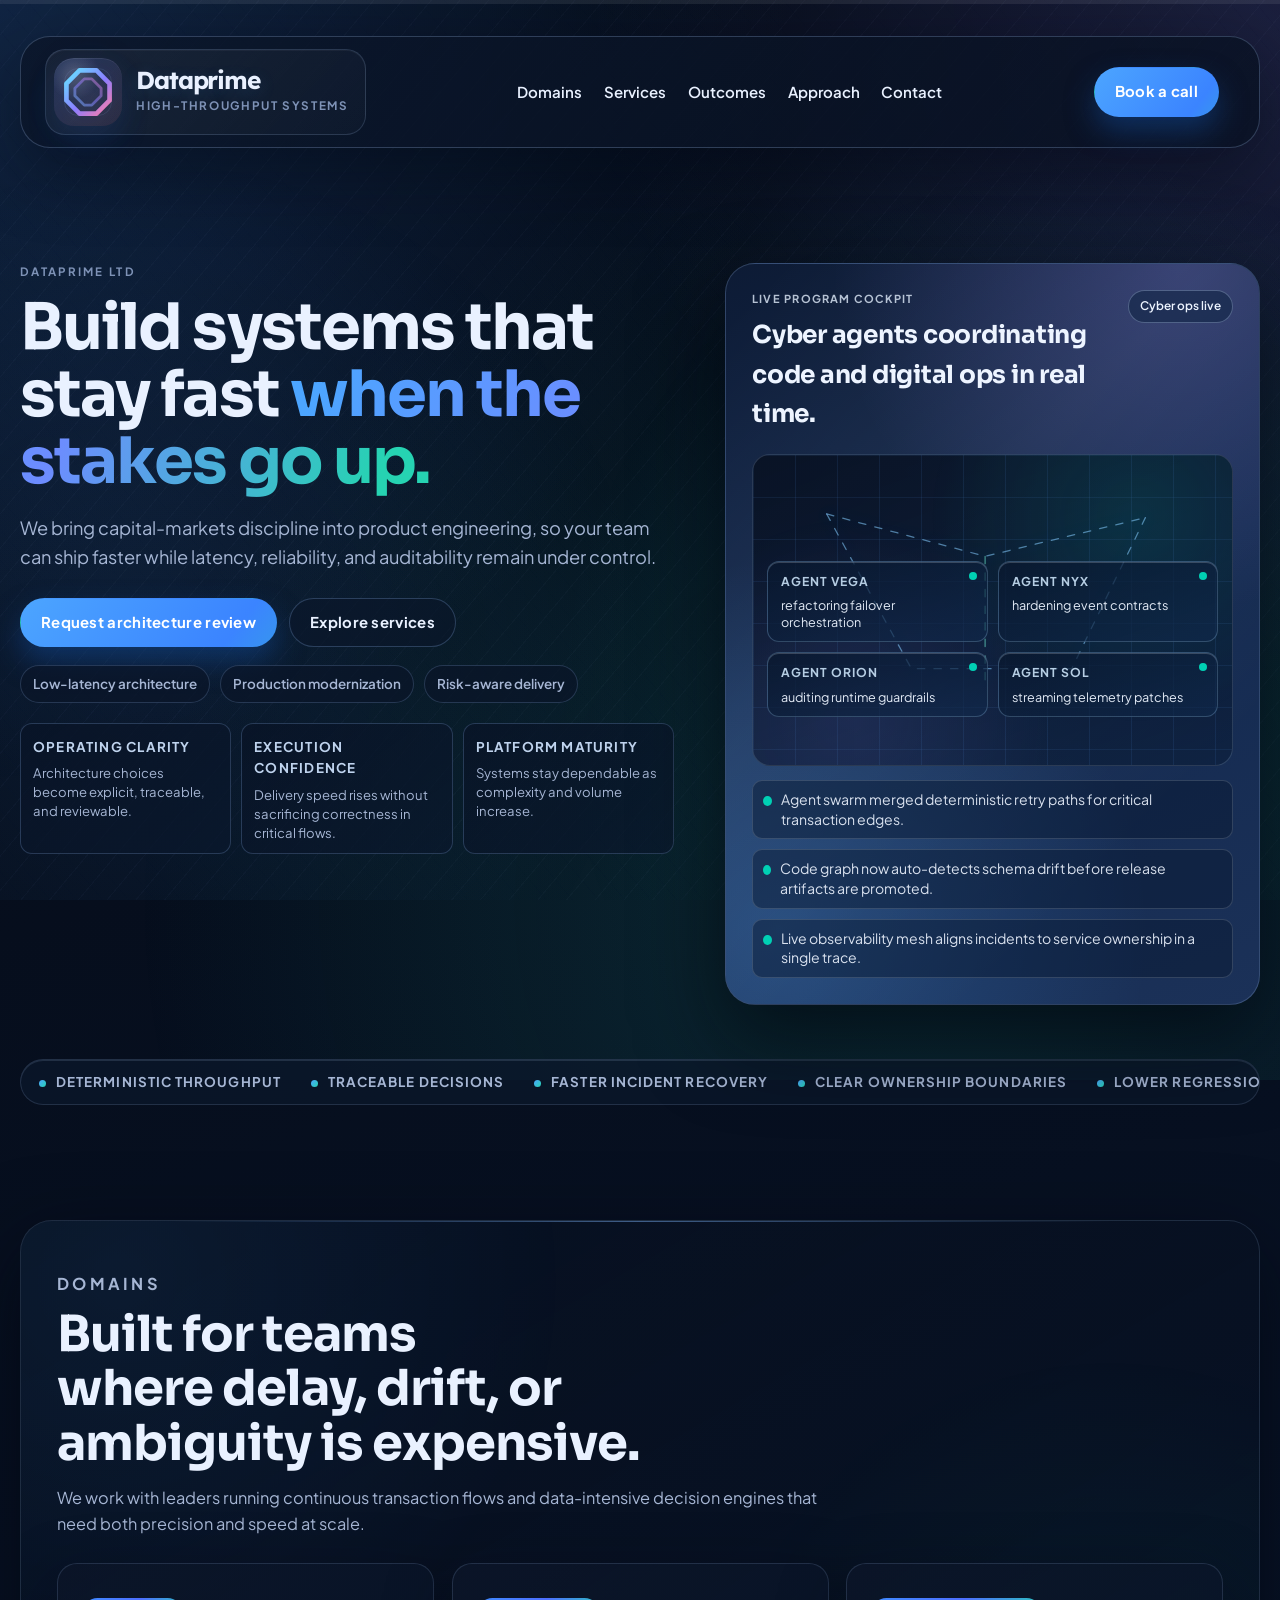
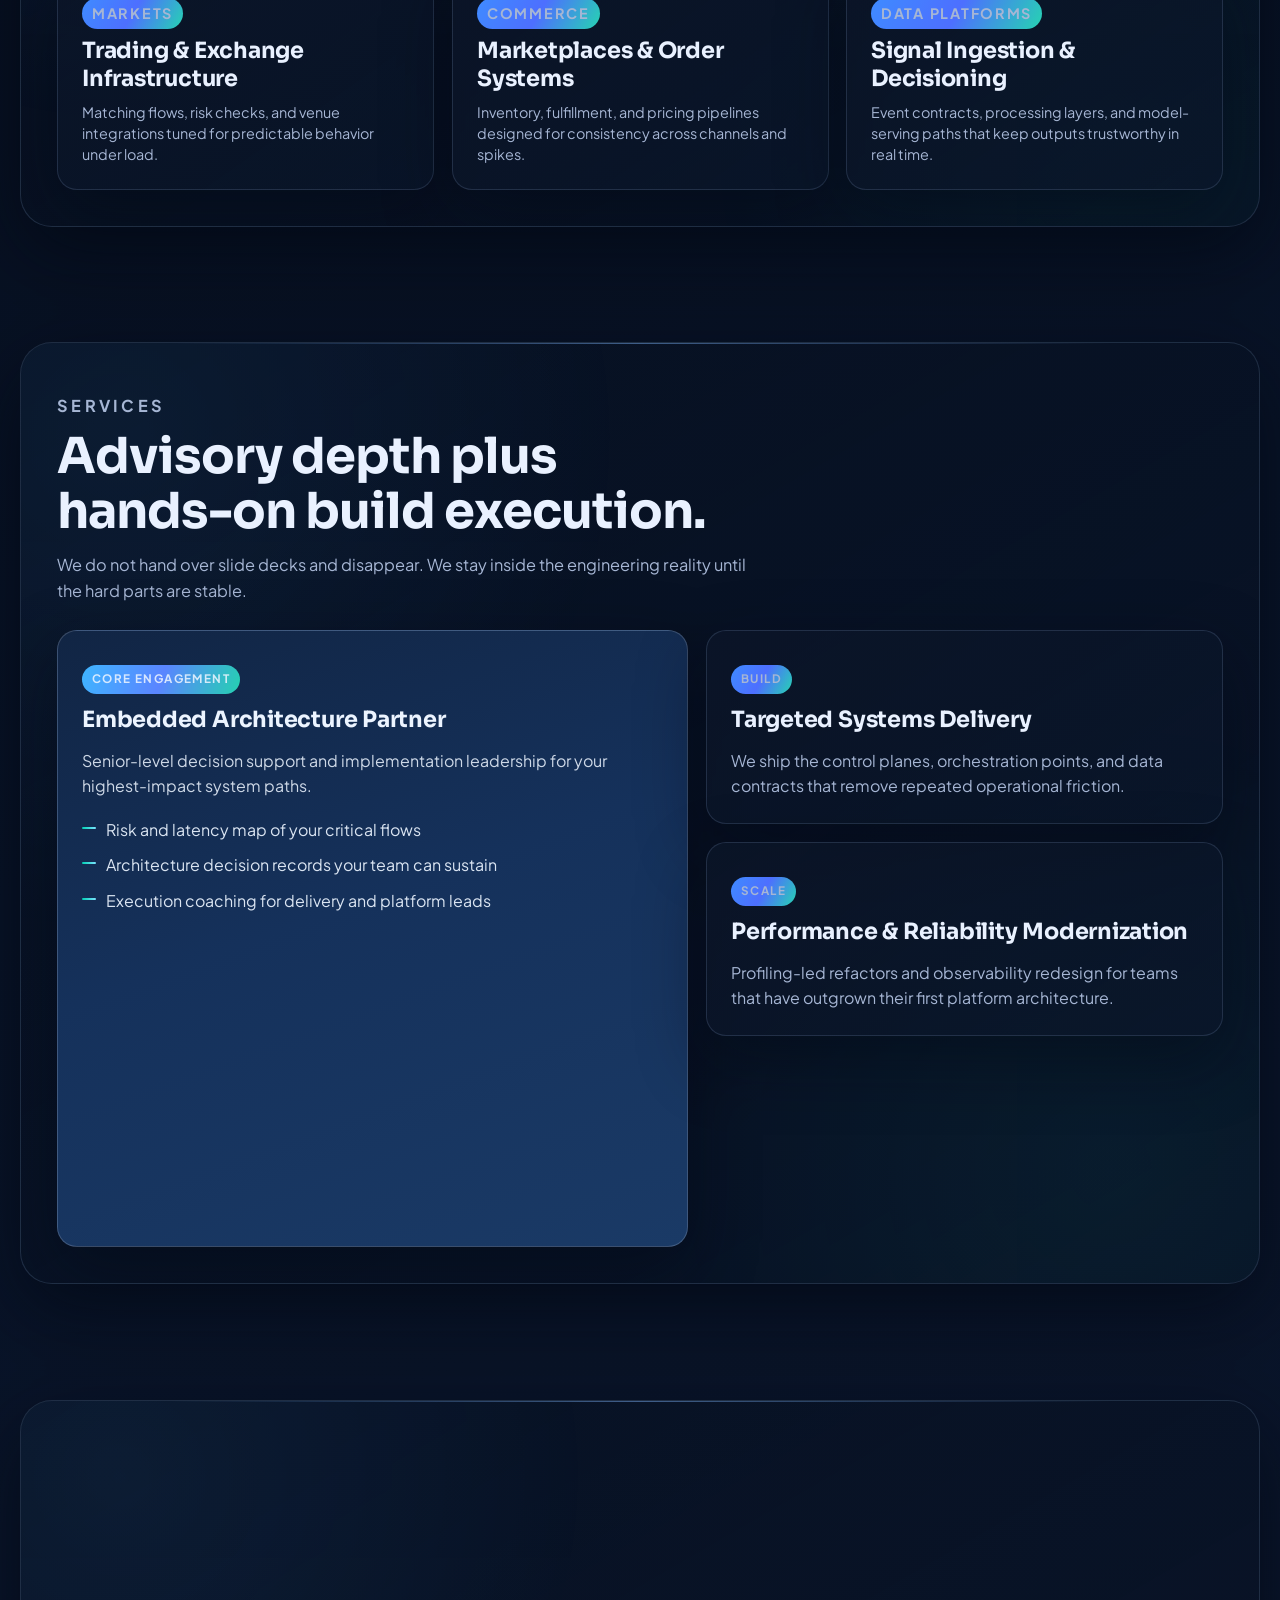
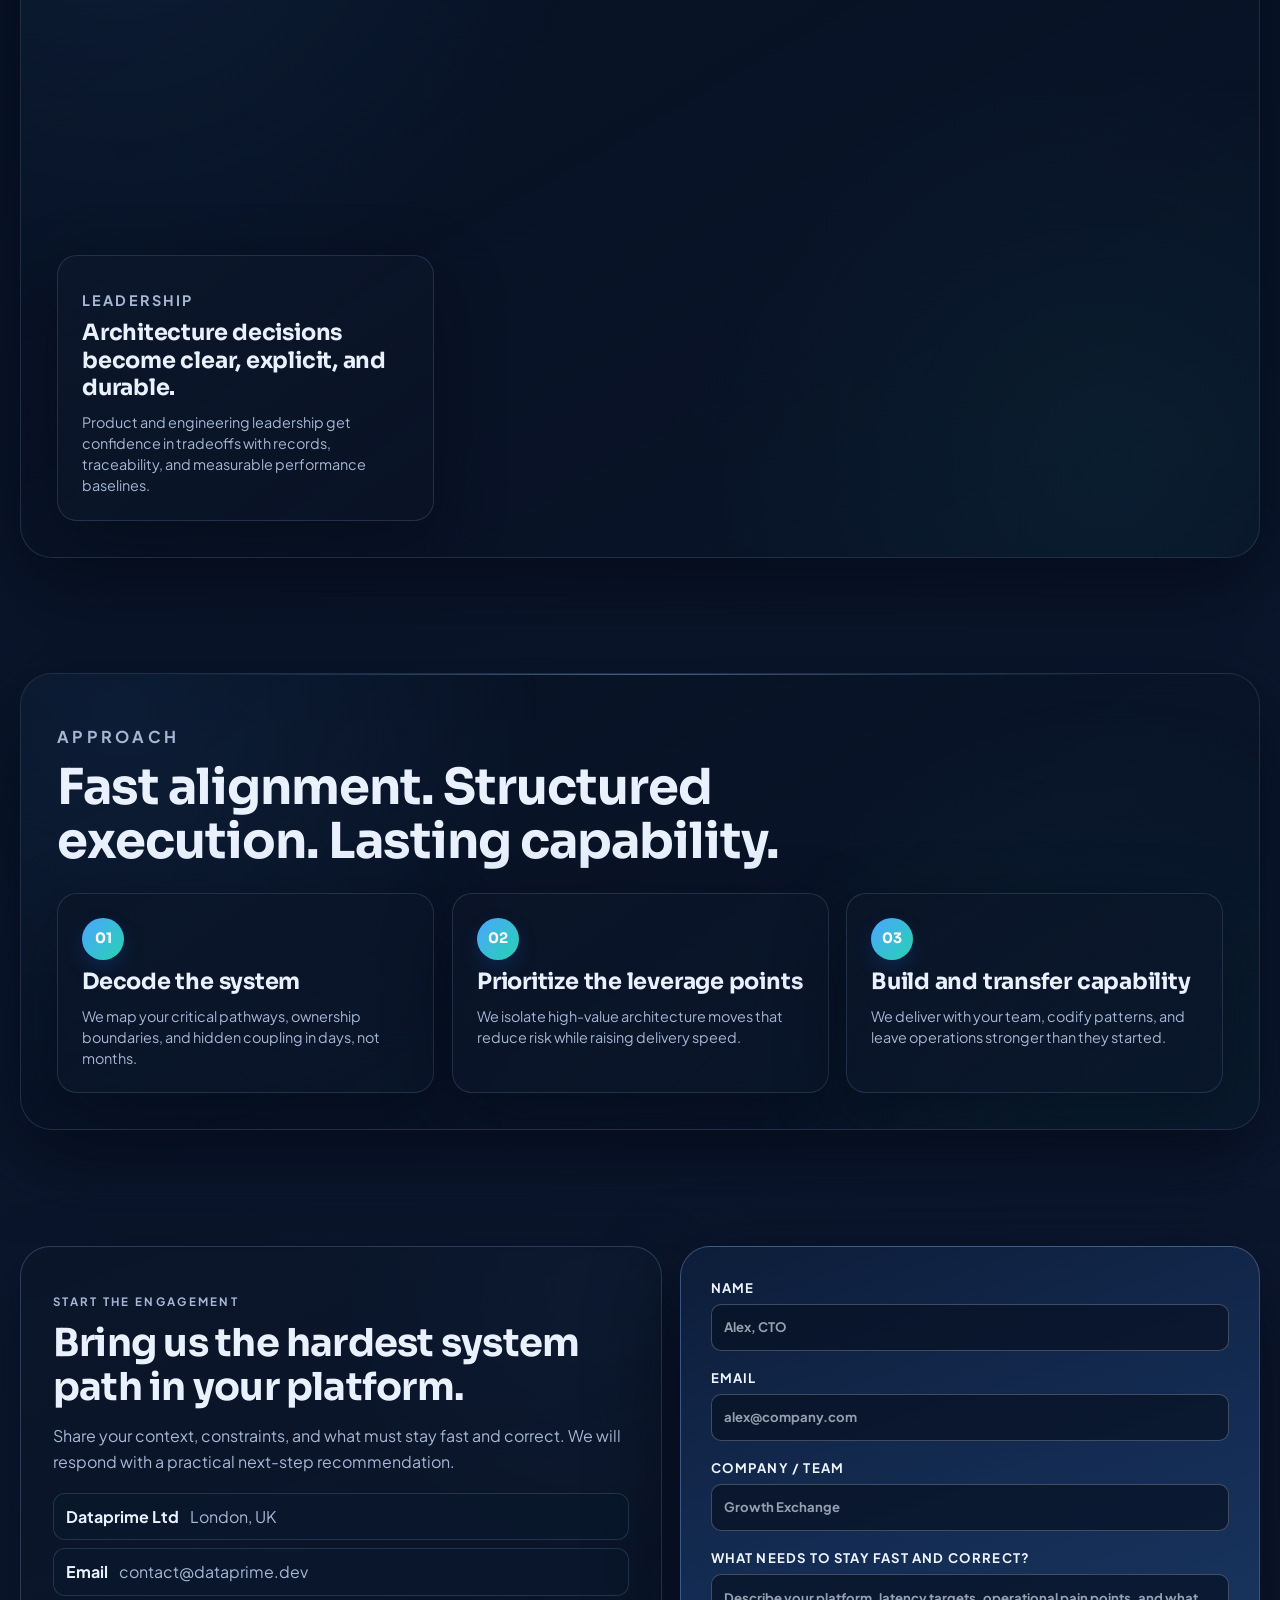
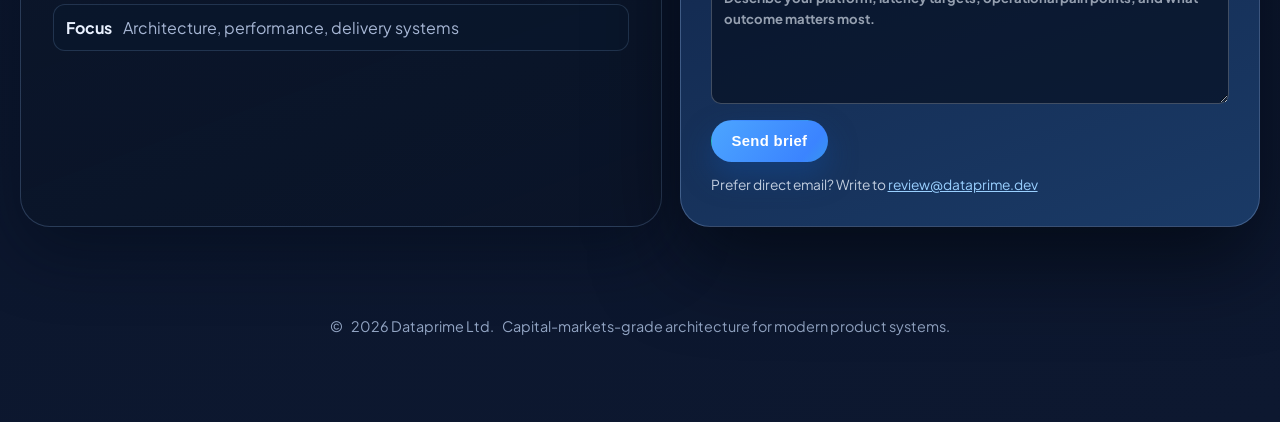
==== index.html @ 8bd6216c "Switch Dataprime wordmark to Lexend" ====
<!DOCTYPE html>
<html lang="en">
  <head>
    <meta charset="UTF-8" />
    <meta http-equiv="X-UA-Compatible" content="IE=edge" />
    <meta
      name="viewport"
      content="width=device-width, initial-scale=1.0, maximum-scale=5.0, viewport-fit=cover"
    />
    <title>Dataprime Ltd | High-Throughput Systems &amp; Product Architecture</title>
    <meta
      name="description"
      content="Dataprime designs and delivers high-throughput systems for markets, commerce, and data-heavy products where correctness and speed are non-negotiable."
    />
    <meta name="theme-color" content="#071126" />
    <link rel="icon" href="./assets/favicon.svg" type="image/svg+xml" />
    <link rel="preconnect" href="https://fonts.googleapis.com" />
    <link rel="preconnect" href="https://fonts.gstatic.com" crossorigin />
    <link
      href="https://fonts.googleapis.com/css2?family=Lexend:wght@600;700;800&amp;family=Plus+Jakarta+Sans:wght@400;500;600;700&amp;family=Sora:wght@400;500;600;700;800&amp;display=swap"
      rel="stylesheet"
    />
    <link rel="stylesheet" href="./styles.css" />
  </head>
  <body>
    <div class="scroll-progress" aria-hidden="true"><span></span></div>
    <canvas id="ambientCanvas" aria-hidden="true"></canvas>
    <div class="noise-overlay" aria-hidden="true"></div>

    <div class="page-shell">
      <header class="site-header">
        <a href="#hero" class="brand" data-scroll-to="#hero">
          <span class="brand-mark">
            <img class="brand-logo" src="./assets/dataprime-logo.svg" alt="Dataprime" />
          </span>
          <div class="brand-text">
            <span class="brand-name">Dataprime</span>
            <span class="brand-tag">High-Throughput Systems</span>
          </div>
        </a>

        <button
          class="nav-toggle"
          aria-label="Toggle menu"
          aria-expanded="false"
          aria-controls="site-nav"
        >
          <span></span><span></span><span></span>
        </button>

        <nav class="site-nav" id="site-nav">
          <a href="#domains" data-scroll-to="#domains">Domains</a>
          <a href="#services" data-scroll-to="#services">Services</a>
          <a href="#outcomes" data-scroll-to="#outcomes">Outcomes</a>
          <a href="#approach" data-scroll-to="#approach">Approach</a>
          <a href="#contact" data-scroll-to="#contact">Contact</a>
        </nav>

        <a class="btn btn-solid header-cta" href="#contact" data-scroll-to="#contact"
          >Book a call</a
        >
      </header>

      <main>
        <section class="hero section" id="hero">
          <div class="hero-copy">
            <p class="eyebrow reveal">Dataprime Ltd</p>
            <h1 class="reveal" data-delay="80">
              Build systems that stay fast
              <span class="ink-gradient">when the stakes go up.</span>
            </h1>
            <p class="lead reveal" data-delay="140">
              We bring capital-markets discipline into product engineering, so your team can
              ship faster while latency, reliability, and auditability remain under control.
            </p>

            <div class="hero-actions reveal" data-delay="200">
              <a class="btn btn-solid" href="#contact" data-scroll-to="#contact"
                >Request architecture review</a
              >
              <a class="btn btn-ghost" href="#services" data-scroll-to="#services"
                >Explore services</a
              >
            </div>

            <ul class="hero-tags reveal" data-delay="240" aria-label="Capabilities">
              <li>Low-latency architecture</li>
              <li>Production modernization</li>
              <li>Risk-aware delivery</li>
            </ul>

            <div class="hero-proof reveal" data-delay="280" aria-label="Program strengths">
              <article>
                <h3>Operating Clarity</h3>
                <p>Architecture choices become explicit, traceable, and reviewable.</p>
              </article>
              <article>
                <h3>Execution Confidence</h3>
                <p>Delivery speed rises without sacrificing correctness in critical flows.</p>
              </article>
              <article>
                <h3>Platform Maturity</h3>
                <p>Systems stay dependable as complexity and volume increase.</p>
              </article>
            </div>
          </div>

          <aside class="hero-stage reveal" data-delay="220" aria-label="Live system snapshot">
            <div class="stage-head">
              <div>
                <p class="stage-eyebrow">Live Program Cockpit</p>
                <h2>Cyber agents coordinating code and digital ops in real time.</h2>
              </div>
              <span class="stage-pill">Cyber ops live</span>
            </div>

            <div class="cyber-scene" aria-label="Animated cyber agent operations">
              <div class="cyber-grid" aria-hidden="true"></div>
              <div class="code-rain" aria-hidden="true">
                <span>git push origin codex/latency-router-hardening</span>
                <span>agent://vega compile orchestration graph --safe-mode</span>
                <span>diff --stream /core/trade-paths/recovery.ts</span>
                <span>event bus sync: contracts/states/order.fill.v3</span>
                <span>ops.scan validating release gates and rollback mesh</span>
              </div>
              <svg class="agent-links" viewBox="0 0 520 300" preserveAspectRatio="none" aria-hidden="true">
                <path d="M80 64 L252 110 L426 68" />
                <path d="M80 64 L172 232 L346 232 L426 68" />
                <path d="M252 110 L252 254" />
              </svg>
              <div class="agent-network">
                <div class="agent-node node-a">
                  <p class="agent-name">Agent Vega</p>
                  <p class="agent-task">refactoring failover orchestration</p>
                </div>
                <div class="agent-node node-b">
                  <p class="agent-name">Agent Nyx</p>
                  <p class="agent-task">hardening event contracts</p>
                </div>
                <div class="agent-node node-c">
                  <p class="agent-name">Agent Orion</p>
                  <p class="agent-task">auditing runtime guardrails</p>
                </div>
                <div class="agent-node node-d">
                  <p class="agent-name">Agent Sol</p>
                  <p class="agent-task">streaming telemetry patches</p>
                </div>
              </div>
            </div>

            <div class="stage-feed" aria-label="Recent delivery highlights">
              <article>
                <span class="pulse-dot"></span>
                <p>Agent swarm merged deterministic retry paths for critical transaction edges.</p>
              </article>
              <article>
                <span class="pulse-dot"></span>
                <p>Code graph now auto-detects schema drift before release artifacts are promoted.</p>
              </article>
              <article>
                <span class="pulse-dot"></span>
                <p>Live observability mesh aligns incidents to service ownership in a single trace.</p>
              </article>
            </div>
          </aside>
        </section>

        <section class="signal-loop" aria-label="Operational outcomes">
          <div class="loop-track">
            <span>Deterministic throughput</span>
            <span>Traceable decisions</span>
            <span>Faster incident recovery</span>
            <span>Clear ownership boundaries</span>
            <span>Lower regression risk</span>
            <span>Deterministic throughput</span>
            <span>Traceable decisions</span>
            <span>Faster incident recovery</span>
            <span>Clear ownership boundaries</span>
            <span>Lower regression risk</span>
          </div>
        </section>

        <section class="section section-shell" id="domains">
          <div class="section-head reveal">
            <p class="eyebrow">Domains</p>
            <h2>Built for teams where delay, drift, or ambiguity is expensive.</h2>
            <p>
              We work with leaders running continuous transaction flows and data-intensive
              decision engines that need both precision and speed at scale.
            </p>
          </div>

          <div class="domain-grid">
            <article class="domain-card reveal" data-delay="20">
              <p class="card-tag">Markets</p>
              <h3>Trading &amp; Exchange Infrastructure</h3>
              <p>
                Matching flows, risk checks, and venue integrations tuned for predictable
                behavior under load.
              </p>
            </article>
            <article class="domain-card reveal" data-delay="80">
              <p class="card-tag">Commerce</p>
              <h3>Marketplaces &amp; Order Systems</h3>
              <p>
                Inventory, fulfillment, and pricing pipelines designed for consistency across
                channels and spikes.
              </p>
            </article>
            <article class="domain-card reveal" data-delay="140">
              <p class="card-tag">Data Platforms</p>
              <h3>Signal Ingestion &amp; Decisioning</h3>
              <p>
                Event contracts, processing layers, and model-serving paths that keep outputs
                trustworthy in real time.
              </p>
            </article>
          </div>
        </section>

        <section class="section section-shell services" id="services">
          <div class="section-head reveal">
            <p class="eyebrow">Services</p>
            <h2>Advisory depth plus hands-on build execution.</h2>
            <p>
              We do not hand over slide decks and disappear. We stay inside the engineering
              reality until the hard parts are stable.
            </p>
          </div>

          <div class="service-layout">
            <article class="service-card feature reveal">
              <p class="card-tag">Core engagement</p>
              <h3>Embedded Architecture Partner</h3>
              <p>
                Senior-level decision support and implementation leadership for your
                highest-impact system paths.
              </p>
              <ul class="check-list">
                <li>Risk and latency map of your critical flows</li>
                <li>Architecture decision records your team can sustain</li>
                <li>Execution coaching for delivery and platform leads</li>
              </ul>
            </article>

            <div class="service-stack">
              <article class="service-card reveal" data-delay="40">
                <p class="card-tag">Build</p>
                <h3>Targeted Systems Delivery</h3>
                <p>
                  We ship the control planes, orchestration points, and data contracts that
                  remove repeated operational friction.
                </p>
              </article>
              <article class="service-card reveal" data-delay="90">
                <p class="card-tag">Scale</p>
                <h3>Performance &amp; Reliability Modernization</h3>
                <p>
                  Profiling-led refactors and observability redesign for teams that have
                  outgrown their first platform architecture.
                </p>
              </article>
              <article class="service-card reveal" data-delay="140">
                <p class="card-tag">Enablement</p>
                <h3>Operating Cadence &amp; Team Uplift</h3>
                <p>
                  We install repeatable rituals that keep architecture quality high across
                  future releases.
                </p>
              </article>
            </div>
          </div>
        </section>

        <section class="section section-shell outcomes" id="outcomes">
          <div class="section-head reveal">
            <p class="eyebrow">Outcomes</p>
            <h2>What stronger architecture unlocks in practice.</h2>
          </div>

          <div class="outcome-grid">
            <article class="outcome-card reveal" data-delay="0">
              <p class="outcome-eyebrow">Execution</p>
              <h3>Release velocity rises without integrity tradeoffs.</h3>
              <p>
                Teams gain clearer boundaries and fewer emergency rollbacks because quality
                controls move earlier into the flow.
              </p>
            </article>
            <article class="outcome-card reveal" data-delay="70">
              <p class="outcome-eyebrow">Operations</p>
              <h3>Incidents become shorter and easier to reason about.</h3>
              <p>
                Observability aligns to business-critical pathways, so on-call response is
                guided by real system behavior rather than guesswork.
              </p>
            </article>
            <article class="outcome-card reveal" data-delay="140">
              <p class="outcome-eyebrow">Leadership</p>
              <h3>Architecture decisions become clear, explicit, and durable.</h3>
              <p>
                Product and engineering leadership get confidence in tradeoffs with records,
                traceability, and measurable performance baselines.
              </p>
            </article>
          </div>
        </section>

        <section class="section section-shell approach" id="approach">
          <div class="section-head reveal">
            <p class="eyebrow">Approach</p>
            <h2>Fast alignment. Structured execution. Lasting capability.</h2>
          </div>

          <div class="approach-grid">
            <article class="approach-step reveal" data-delay="0">
              <span>01</span>
              <h3>Decode the system</h3>
              <p>
                We map your critical pathways, ownership boundaries, and hidden coupling in
                days, not months.
              </p>
            </article>
            <article class="approach-step reveal" data-delay="80">
              <span>02</span>
              <h3>Prioritize the leverage points</h3>
              <p>
                We isolate high-value architecture moves that reduce risk while raising
                delivery speed.
              </p>
            </article>
            <article class="approach-step reveal" data-delay="160">
              <span>03</span>
              <h3>Build and transfer capability</h3>
              <p>
                We deliver with your team, codify patterns, and leave operations stronger than
                they started.
              </p>
            </article>
          </div>
        </section>

        <section class="section contact" id="contact">
          <div class="contact-copy reveal">
            <p class="eyebrow">Start the engagement</p>
            <h2>Bring us the hardest system path in your platform.</h2>
            <p>
              Share your context, constraints, and what must stay fast and correct. We will
              respond with a practical next-step recommendation.
            </p>
            <div class="contact-points">
              <p><strong>Dataprime Ltd</strong> London, UK</p>
              <p><strong>Email</strong> contact@dataprime.dev</p>
              <p><strong>Focus</strong> Architecture, performance, delivery systems</p>
            </div>
          </div>

          <form
            class="contact-form reveal"
            data-delay="120"
            action="https://formspree.io/f/xldvpvzz"
            method="POST"
            autocomplete="on"
          >
            <input type="hidden" name="_subject" value="New Dataprime inquiry" />
            <input type="hidden" name="_next" value="https://dataprime.dev/?submitted=true" />

            <label>
              <span>Name</span>
              <input type="text" name="name" placeholder="Alex, CTO" required />
            </label>
            <label>
              <span>Email</span>
              <input type="email" name="email" placeholder="alex@company.com" required />
            </label>
            <label>
              <span>Company / Team</span>
              <input type="text" name="company" placeholder="Growth Exchange" required />
            </label>
            <label>
              <span>What needs to stay fast and correct?</span>
              <textarea
                name="message"
                rows="5"
                placeholder="Describe your platform, latency targets, operational pain points, and what outcome matters most."
                required
              ></textarea>
            </label>

            <button type="submit" class="btn btn-solid">Send brief</button>
            <p class="form-note">
              Prefer direct email? Write to
              <a href="mailto:review@dataprime.dev">review@dataprime.dev</a>
            </p>
          </form>
        </section>
      </main>

      <footer class="site-footer">
        <p>
          &copy; <span id="year"></span> Dataprime Ltd.
          <span>Capital-markets-grade architecture for modern product systems.</span>
        </p>
      </footer>
    </div>

    <script src="./script.js"></script>
  </body>
</html>
---- styles.css ----
:root {
  --ink: #e9f1ff;
  --ink-soft: #a6b6d4;
  --ink-muted: #7e92b6;
  --bg: #060b16;
  --bg-strong: #0b1529;
  --surface: rgba(10, 19, 36, 0.76);
  --surface-strong: rgba(13, 24, 45, 0.9);
  --surface-dark: #0c1933;
  --line: rgba(145, 174, 217, 0.18);
  --line-strong: rgba(145, 174, 217, 0.32);
  --accent: #4ca5ff;
  --accent-2: #26d3b2;
  --accent-3: #8f86ff;
  --radius-xl: 30px;
  --radius-lg: 20px;
  --radius-md: 14px;
  --radius-sm: 10px;
  --shadow-soft: 0 24px 68px rgba(3, 9, 20, 0.45);
  --shadow-strong: 0 34px 84px rgba(2, 6, 14, 0.68);
  --shadow-premium: 0 26px 80px rgba(1, 6, 16, 0.62);
  --max-width: 1240px;
}

@view-transition {
  navigation: auto;
}

::view-transition-old(root),
::view-transition-new(root) {
  animation-duration: 0.32s;
  animation-timing-function: cubic-bezier(0.2, 0.7, 0.2, 1);
}

*,
*::before,
*::after {
  box-sizing: border-box;
}

html,
body {
  min-height: 100%;
}

html {
  color-scheme: dark;
  background: linear-gradient(160deg, #050b17 0%, #081327 44%, #0d1830 100%);
}

body {
  margin: 0;
  color: var(--ink);
  font-family: "Plus Jakarta Sans", "Segoe UI", sans-serif;
  line-height: 1.6;
  background: linear-gradient(160deg, #050b17 0%, #081327 44%, #0d1830 100%);
  overflow-x: hidden;
  position: relative;
}

body::before {
  content: "";
  position: fixed;
  inset: -20% -10%;
  background:
    radial-gradient(circle at 7% 12%, rgba(66, 148, 255, 0.2), transparent 45%),
    radial-gradient(circle at 94% 12%, rgba(143, 134, 255, 0.17), transparent 40%),
    radial-gradient(circle at 68% 86%, rgba(38, 211, 178, 0.14), transparent 52%);
  z-index: 0;
  pointer-events: none;
}

body::after {
  content: "";
  position: fixed;
  inset: 0;
  z-index: 0;
  pointer-events: none;
  background:
    radial-gradient(circle at 12% 72%, rgba(76, 165, 255, 0.09), transparent 38%),
    radial-gradient(circle at 86% 78%, rgba(38, 211, 178, 0.08), transparent 42%);
}

.noise-overlay {
  position: fixed;
  inset: 0;
  z-index: 0;
  background-image:
    repeating-linear-gradient(
      130deg,
      rgba(162, 187, 228, 0.07) 0,
      rgba(162, 187, 228, 0.07) 1px,
      transparent 1px,
      transparent 22px
    ),
    repeating-linear-gradient(
      -130deg,
      rgba(10, 29, 61, 0.08) 0,
      rgba(10, 29, 61, 0.08) 1px,
      transparent 1px,
      transparent 20px
    );
  opacity: 0.46;
  pointer-events: none;
}

canvas#ambientCanvas {
  position: fixed;
  inset: 0;
  width: 100%;
  height: 100%;
  z-index: 1;
  pointer-events: none;
  opacity: 0.32;
}

body.low-power canvas#ambientCanvas {
  opacity: 0;
}

.scroll-progress {
  position: fixed;
  top: 0;
  left: 0;
  width: 100%;
  height: 4px;
  z-index: 40;
  pointer-events: none;
  background: rgba(255, 255, 255, 0.08);
}

.scroll-progress span {
  display: block;
  width: 100%;
  height: 100%;
  transform: scaleX(0);
  transform-origin: left center;
  background: linear-gradient(90deg, var(--accent), var(--accent-2));
  transition: transform 0.1s linear;
}

img {
  display: block;
  max-width: 100%;
}

a {
  color: var(--accent);
}

.page-shell {
  position: relative;
  z-index: 2;
  width: min(var(--max-width), calc(100% - 36px));
  margin: 0 auto;
  padding: clamp(18px, 3vw, 36px) 0 84px;
}

.site-header {
  position: sticky;
  top: 14px;
  z-index: 30;
  display: grid;
  grid-template-columns: auto 1fr auto auto;
  align-items: center;
  gap: 16px;
  padding: 12px clamp(14px, 2vw, 24px);
  border-radius: var(--radius-xl);
  border: 1px solid rgba(154, 186, 231, 0.26);
  background: linear-gradient(135deg, rgba(11, 22, 42, 0.88), rgba(8, 17, 34, 0.76));
  backdrop-filter: blur(18px);
  box-shadow: var(--shadow-soft);
}

.site-header.is-scrolled {
  border-color: rgba(143, 177, 230, 0.35);
  box-shadow: 0 22px 52px rgba(4, 10, 22, 0.72);
}

body.low-power .site-header {
  backdrop-filter: none;
}

.brand {
  text-decoration: none;
  color: inherit;
  display: flex;
  align-items: center;
  gap: 14px;
  min-width: 0;
  padding: 8px 16px 8px 8px;
  border: 1px solid rgba(154, 186, 231, 0.18);
  border-radius: 20px;
  background: linear-gradient(135deg, rgba(255, 255, 255, 0.06), rgba(255, 255, 255, 0.02));
  box-shadow: inset 0 1px 0 rgba(255, 255, 255, 0.04);
  transition: border-color 0.2s ease, transform 0.2s ease, box-shadow 0.2s ease;
}

.brand:hover,
.brand:focus-visible {
  border-color: rgba(154, 186, 231, 0.34);
  box-shadow:
    inset 0 1px 0 rgba(255, 255, 255, 0.06),
    0 14px 30px rgba(4, 10, 22, 0.34);
  transform: translateY(-1px);
}

.brand-mark {
  position: relative;
  display: inline-flex;
  align-items: center;
  justify-content: center;
  width: 68px;
  height: 68px;
  border-radius: 20px;
  background:
    radial-gradient(circle at 30% 24%, rgba(255, 255, 255, 0.18), transparent 36%),
    linear-gradient(145deg, rgba(83, 130, 255, 0.18), rgba(255, 141, 165, 0.1));
  box-shadow:
    inset 0 1px 0 rgba(255, 255, 255, 0.08),
    0 16px 28px rgba(20, 60, 130, 0.2);
}

.brand-mark::after {
  content: "";
  position: absolute;
  inset: 10px;
  border-radius: 14px;
  border: 1px solid rgba(154, 186, 231, 0.12);
  pointer-events: none;
}

.brand-logo {
  position: relative;
  z-index: 1;
  width: 60px;
  height: 60px;
  filter:
    drop-shadow(0 10px 18px rgba(76, 165, 255, 0.24))
    drop-shadow(0 0 24px rgba(255, 122, 140, 0.1));
}

.brand-text {
  display: grid;
  gap: 4px;
}

.brand-name {
  font-family: "Lexend", "Sora", "Plus Jakarta Sans", sans-serif;
  font-size: 1.54rem;
  font-weight: 700;
  letter-spacing: -0.045em;
  line-height: 1;
  text-shadow: 0 4px 18px rgba(76, 165, 255, 0.16);
}

.brand-tag {
  text-transform: uppercase;
  letter-spacing: 0.14em;
  font-size: 0.73rem;
  color: var(--ink-muted);
  font-weight: 700;
}

.site-nav {
  display: flex;
  justify-content: center;
  gap: clamp(10px, 1.4vw, 18px);
  min-width: 0;
  transition: opacity 0.24s ease, transform 0.24s ease, max-height 0.24s ease;
}

.site-nav a {
  text-decoration: none;
  color: var(--ink);
  font-size: 0.94rem;
  font-weight: 600;
  position: relative;
  padding: 8px 2px;
  white-space: nowrap;
}

.site-nav a::after {
  content: "";
  position: absolute;
  left: 0;
  right: 0;
  bottom: 1px;
  height: 2px;
  border-radius: 3px;
  transform: scaleX(0);
  transform-origin: left center;
  background: linear-gradient(90deg, var(--accent), var(--accent-2));
  transition: transform 0.2s ease;
}

.site-nav a:hover::after,
.site-nav a:focus-visible::after {
  transform: scaleX(1);
}

.btn {
  display: inline-flex;
  align-items: center;
  justify-content: center;
  gap: 8px;
  position: relative;
  overflow: hidden;
  border-radius: 999px;
  padding: 12px 20px;
  font-weight: 700;
  font-size: 0.93rem;
  text-decoration: none;
  border: 1px solid transparent;
  letter-spacing: 0.02em;
  transition:
    transform 0.25s ease,
    box-shadow 0.25s ease,
    border-color 0.25s ease,
    background-color 0.25s ease;
  cursor: pointer;
}

.btn:hover {
  transform: translateY(-2px);
}

.btn:focus-visible,
.site-nav a:focus-visible,
.nav-toggle:focus-visible,
input:focus-visible,
textarea:focus-visible {
  outline: 2px solid var(--accent);
  outline-offset: 2px;
}

.btn.btn-solid {
  color: #fff;
  border-color: transparent;
  background: linear-gradient(128deg, var(--accent), #3b84ff 48%, var(--accent-2));
  background-size: 170% 170%;
  animation: gradientDrift 10s ease infinite;
  box-shadow: 0 14px 28px rgba(18, 74, 150, 0.5);
}

.btn.btn-solid::after {
  content: "";
  position: absolute;
  inset: 0;
  border-radius: inherit;
  background: linear-gradient(
    120deg,
    transparent 10%,
    rgba(255, 255, 255, 0.24) 30%,
    transparent 54%
  );
  transform: translateX(-135%);
  transition: transform 0.45s ease;
  pointer-events: none;
}

.btn.btn-solid:hover::after {
  transform: translateX(135%);
}

.btn.btn-solid:hover {
  box-shadow: 0 18px 34px rgba(17, 80, 158, 0.62);
}

.btn.btn-ghost {
  color: var(--ink);
  border-color: rgba(130, 169, 221, 0.28);
  background: rgba(11, 22, 42, 0.6);
}

.btn.btn-ghost:hover {
  border-color: rgba(130, 169, 221, 0.52);
  background: rgba(16, 31, 56, 0.78);
}

.nav-toggle {
  border: 0;
  background: transparent;
  display: none;
  flex-direction: column;
  justify-content: center;
  align-items: center;
  width: 42px;
  height: 42px;
  border-radius: 10px;
  cursor: pointer;
  gap: 4px;
}

.nav-toggle span {
  display: block;
  width: 22px;
  height: 2px;
  border-radius: 3px;
  background: var(--ink);
  transition: transform 0.2s ease, opacity 0.2s ease;
}

.nav-toggle.open span:nth-child(1) {
  transform: translateY(6px) rotate(45deg);
}

.nav-toggle.open span:nth-child(2) {
  opacity: 0;
}

.nav-toggle.open span:nth-child(3) {
  transform: translateY(-6px) rotate(-45deg);
}

.section {
  margin-top: clamp(64px, 9vw, 122px);
  scroll-margin-top: 118px;
  position: relative;
}

.section-shell {
  position: relative;
  border-radius: calc(var(--radius-xl) + 2px);
  border: 1px solid rgba(141, 170, 211, 0.18);
  background: linear-gradient(150deg, rgba(8, 18, 35, 0.64), rgba(8, 17, 34, 0.4));
  box-shadow: var(--shadow-premium);
  padding: clamp(24px, 3vw, 36px);
  overflow: hidden;
  isolation: isolate;
}

.section-shell::before {
  content: "";
  position: absolute;
  inset: 0;
  background:
    radial-gradient(circle at 8% 10%, rgba(76, 165, 255, 0.14), transparent 36%),
    radial-gradient(circle at 88% 88%, rgba(38, 211, 178, 0.11), transparent 34%);
  opacity: 0.5;
  pointer-events: none;
}

.section-shell::after {
  content: "";
  position: absolute;
  left: 12%;
  right: 12%;
  top: 0;
  height: 1px;
  background: linear-gradient(90deg, transparent, rgba(127, 183, 255, 0.84), transparent);
  opacity: 0.55;
  transform-origin: center center;
  pointer-events: none;
}

.section-shell > * {
  position: relative;
  z-index: 1;
}

.hero {
  display: grid;
  grid-template-columns: minmax(0, 1.1fr) minmax(0, 0.9fr);
  gap: clamp(24px, 4vw, 56px);
  align-items: start;
}

.eyebrow {
  margin: 0;
  text-transform: uppercase;
  letter-spacing: 0.2em;
  font-size: 0.72rem;
  color: var(--ink-muted);
  font-weight: 700;
}

.hero h1 {
  margin: 12px 0 0;
  font-family: "Sora", "Plus Jakarta Sans", sans-serif;
  font-size: clamp(2.2rem, 5vw, 4.15rem);
  line-height: 1.05;
  letter-spacing: -0.03em;
  max-width: 15ch;
}

.ink-gradient {
  background: linear-gradient(110deg, #4ca5ff 5%, #6d8cff 46%, #26d3b2 92%);
  -webkit-background-clip: text;
  background-clip: text;
  color: transparent;
}

.lead {
  margin: 18px 0 0;
  max-width: 62ch;
  color: var(--ink-soft);
  font-size: clamp(1rem, 1.8vw, 1.14rem);
}

.hero-actions {
  margin-top: 26px;
  display: flex;
  flex-wrap: wrap;
  gap: 12px;
}

.hero-tags {
  margin: 18px 0 0;
  padding: 0;
  list-style: none;
  display: flex;
  flex-wrap: wrap;
  gap: 10px;
}

.hero-tags li {
  font-size: 0.84rem;
  font-weight: 600;
  color: var(--ink-soft);
  border: 1px solid rgba(129, 165, 214, 0.24);
  background: rgba(10, 22, 41, 0.72);
  border-radius: 999px;
  padding: 7px 12px;
}

.hero-proof {
  margin-top: 20px;
  display: grid;
  grid-template-columns: repeat(3, minmax(0, 1fr));
  gap: 10px;
}

.hero-proof article {
  position: relative;
  border-radius: 12px;
  border: 1px solid rgba(130, 169, 221, 0.25);
  background: linear-gradient(145deg, rgba(9, 20, 39, 0.82), rgba(10, 24, 45, 0.68));
  padding: 12px 12px 11px;
  min-height: 120px;
  overflow: hidden;
}

.hero-proof article::before {
  content: "";
  position: absolute;
  inset: 0;
  background: radial-gradient(
    320px circle at var(--pointer-x, 50%) var(--pointer-y, 50%),
    rgba(76, 165, 255, 0.18),
    transparent 50%
  );
  opacity: 0;
  transition: opacity 0.25s ease;
  pointer-events: none;
}

.hero-proof article:hover::before {
  opacity: 1;
}

.hero-proof h3 {
  margin: 0;
  font-size: 0.84rem;
  letter-spacing: 0.09em;
  text-transform: uppercase;
  color: rgba(207, 228, 255, 0.92);
}

.hero-proof p {
  margin: 6px 0 0;
  font-size: 0.82rem;
  line-height: 1.45;
  color: var(--ink-soft);
}

.hero-stage {
  border-radius: var(--radius-xl);
  background: linear-gradient(160deg, #0d1b35, #13294f 48%, #1b3158 100%);
  color: #edf4ff;
  padding: clamp(18px, 3vw, 26px);
  box-shadow: var(--shadow-strong);
  border: 1px solid rgba(174, 206, 249, 0.2);
  position: relative;
  overflow: hidden;
  transform: perspective(1000px) rotateX(var(--stage-rx, 0deg)) rotateY(var(--stage-ry, 0deg));
  transition: transform 0.24s ease;
}

.hero-stage::before {
  content: "";
  position: absolute;
  inset: 0;
  background:
    radial-gradient(circle at 85% 0%, rgba(143, 134, 255, 0.24), transparent 40%),
    radial-gradient(circle at 10% 90%, rgba(76, 165, 255, 0.24), transparent 45%);
  pointer-events: none;
}

.hero-stage::after {
  content: "";
  position: absolute;
  inset: -90% -30%;
  background: linear-gradient(
    135deg,
    transparent 30%,
    rgba(255, 255, 255, 0.06) 45%,
    transparent 62%
  );
  animation: stageSweep 9s linear infinite;
  pointer-events: none;
}

.stage-head,
.cyber-scene,
.stage-feed {
  position: relative;
  z-index: 1;
}

.stage-head {
  display: flex;
  justify-content: space-between;
  align-items: flex-start;
  gap: 14px;
}

.stage-head h2 {
  margin: 7px 0 0;
  font-family: "Sora", "Plus Jakarta Sans", sans-serif;
  font-size: clamp(1.25rem, 2.2vw, 1.55rem);
  letter-spacing: -0.01em;
}

.stage-eyebrow {
  margin: 0;
  text-transform: uppercase;
  letter-spacing: 0.11em;
  font-size: 0.69rem;
  color: rgba(230, 241, 255, 0.78);
  font-weight: 700;
}

.stage-pill {
  border-radius: 999px;
  border: 1px solid rgba(196, 219, 250, 0.3);
  background: rgba(18, 38, 69, 0.6);
  padding: 6px 11px;
  font-size: 0.74rem;
  font-weight: 600;
  white-space: nowrap;
}

.cyber-scene {
  margin-top: 20px;
  min-height: 312px;
  border-radius: calc(var(--radius-lg) - 2px);
  border: 1px solid rgba(168, 198, 240, 0.2);
  background: linear-gradient(160deg, rgba(8, 17, 34, 0.9), rgba(12, 31, 60, 0.72));
  overflow: hidden;
  padding: 106px 14px 14px;
}

.cyber-grid {
  position: absolute;
  inset: 0;
  background-image:
    linear-gradient(to right, rgba(98, 167, 255, 0.16) 1px, transparent 1px),
    linear-gradient(to bottom, rgba(98, 167, 255, 0.14) 1px, transparent 1px),
    radial-gradient(circle at 80% 20%, rgba(0, 208, 180, 0.2), transparent 46%),
    radial-gradient(circle at 20% 85%, rgba(143, 134, 255, 0.18), transparent 44%);
  background-size: 42px 42px, 42px 42px, 100% 100%, 100% 100%;
  opacity: 0.62;
  animation: cyberGrid 14s linear infinite;
}

.code-rain {
  position: absolute;
  top: 12px;
  left: 12px;
  right: 12px;
  z-index: 2;
  display: grid;
  gap: 8px;
  pointer-events: none;
}

.code-rain span {
  display: block;
  width: fit-content;
  max-width: 100%;
  padding: 4px 8px;
  border-radius: 8px;
  font-family: ui-monospace, SFMono-Regular, Menlo, Monaco, Consolas, "Liberation Mono",
    "Courier New", monospace;
  font-size: 0.7rem;
  line-height: 1.3;
  color: rgba(208, 232, 255, 0.88);
  background: rgba(11, 35, 64, 0.6);
  border: 1px solid rgba(111, 189, 255, 0.22);
  text-shadow: 0 0 12px rgba(67, 168, 255, 0.45);
  white-space: nowrap;
  overflow: hidden;
  text-overflow: ellipsis;
  transform: translateX(-14px);
  opacity: 0;
  animation: codeLine 8.5s linear infinite;
}

.code-rain span:nth-child(1) {
  animation-delay: 0s;
}

.code-rain span:nth-child(2) {
  animation-delay: 1.3s;
}

.code-rain span:nth-child(3) {
  animation-delay: 2.6s;
}

.code-rain span:nth-child(4) {
  animation-delay: 3.9s;
}

.code-rain span:nth-child(5) {
  animation-delay: 5.2s;
}

.agent-links {
  position: absolute;
  inset: 0;
  z-index: 1;
}

.agent-links path {
  fill: none;
  stroke: rgba(132, 204, 255, 0.56);
  stroke-width: 1.4;
  stroke-linecap: round;
  stroke-dasharray: 8 10;
  filter: drop-shadow(0 0 7px rgba(39, 165, 255, 0.4));
  animation: linkDash 8s linear infinite;
}

.agent-links path:nth-child(2) {
  animation-duration: 10s;
  animation-direction: reverse;
}

.agent-links path:nth-child(3) {
  stroke: rgba(106, 227, 202, 0.56);
  animation-duration: 6.6s;
}

.agent-network {
  position: relative;
  z-index: 2;
  display: grid;
  grid-template-columns: repeat(2, minmax(0, 1fr));
  gap: 10px;
}

.agent-node {
  position: relative;
  border-radius: 12px;
  border: 1px solid rgba(164, 216, 255, 0.25);
  background: linear-gradient(160deg, rgba(9, 24, 47, 0.82), rgba(16, 41, 76, 0.62));
  box-shadow: inset 0 1px 0 rgba(237, 244, 255, 0.2);
  padding: 10px 11px 10px 13px;
}

.agent-node::before {
  content: "";
  position: absolute;
  width: 8px;
  height: 8px;
  right: 10px;
  top: 10px;
  border-radius: 50%;
  background: #00d0b4;
  box-shadow: 0 0 0 0 rgba(0, 208, 180, 0.45);
  animation: ping 1.9s ease-out infinite;
}

.agent-name {
  margin: 0;
  font-size: 0.76rem;
  letter-spacing: 0.08em;
  text-transform: uppercase;
  color: rgba(210, 234, 255, 0.86);
  font-weight: 700;
}

.agent-task {
  margin: 6px 0 0;
  font-size: 0.79rem;
  line-height: 1.35;
  color: rgba(237, 244, 255, 0.95);
}

.stage-feed {
  margin-top: 14px;
  display: grid;
  gap: 10px;
}

.stage-feed article {
  display: flex;
  gap: 9px;
  align-items: flex-start;
  color: rgba(237, 244, 255, 0.9);
  border: 1px solid rgba(237, 244, 255, 0.15);
  border-radius: 10px;
  background: rgba(8, 23, 47, 0.45);
  padding: 9px 10px;
}

.stage-feed article p {
  margin: 0;
  font-size: 0.88rem;
  line-height: 1.4;
}

.pulse-dot {
  width: 10px;
  height: 10px;
  border-radius: 50%;
  margin-top: 6px;
  background: #00d0b4;
  box-shadow: 0 0 0 0 rgba(0, 208, 180, 0.45);
  animation: ping 1.9s ease-out infinite;
}

.signal-loop {
  margin-top: clamp(30px, 6vw, 54px);
  border-radius: 999px;
  border: 1px solid var(--line);
  background: rgba(12, 24, 43, 0.72);
  overflow: hidden;
  box-shadow: inset 0 1px 0 rgba(176, 202, 238, 0.14);
}

.loop-track {
  width: max-content;
  display: flex;
  align-items: center;
  gap: 30px;
  padding: 11px 18px;
  animation: signalLoop 24s linear infinite;
}

.loop-track span {
  font-size: 0.84rem;
  font-weight: 700;
  letter-spacing: 0.08em;
  color: var(--ink-soft);
  text-transform: uppercase;
  white-space: nowrap;
}

.loop-track span::before {
  content: "";
  display: inline-block;
  width: 7px;
  height: 7px;
  margin-right: 10px;
  border-radius: 50%;
  background: linear-gradient(130deg, var(--accent), var(--accent-2));
}

.section-head {
  max-width: 760px;
}

.section-head h2 {
  margin: 10px 0 0;
  font-family: "Sora", "Plus Jakarta Sans", sans-serif;
  letter-spacing: -0.02em;
  font-size: clamp(1.9rem, 4vw, 3.1rem);
  line-height: 1.1;
  text-wrap: balance;
}

.section-head p {
  margin: 14px 0 0;
  color: var(--ink-soft);
  font-size: 1.02rem;
}

.domain-grid {
  margin-top: 26px;
  display: grid;
  gap: 18px;
  grid-template-columns: repeat(3, minmax(0, 1fr));
}

.domain-card,
.service-card,
.outcome-card,
.approach-step {
  position: relative;
  border-radius: var(--radius-lg);
  border: 1px solid var(--line);
  background: linear-gradient(145deg, rgba(11, 21, 40, 0.86), rgba(10, 22, 42, 0.72));
  box-shadow: var(--shadow-soft);
  padding: clamp(18px, 2.2vw, 24px);
  transition:
    transform 0.25s ease,
    box-shadow 0.25s ease,
    border-color 0.25s ease;
  isolation: isolate;
  overflow: hidden;
  container-type: inline-size;
}

.domain-card::before,
.service-card::before,
.outcome-card::before,
.approach-step::before,
.contact-copy::before,
.contact-form::before {
  content: "";
  position: absolute;
  inset: -1px;
  background: radial-gradient(
    420px circle at var(--pointer-x, 50%) var(--pointer-y, 50%),
    rgba(76, 165, 255, 0.2),
    transparent 45%
  );
  opacity: 0;
  transition: opacity 0.25s ease;
  pointer-events: none;
  z-index: 0;
}

.domain-card:hover::before,
.service-card:hover::before,
.outcome-card:hover::before,
.approach-step:hover::before,
.contact-copy:hover::before,
.contact-form:hover::before {
  opacity: 1;
}

.domain-card > *,
.service-card > *,
.outcome-card > *,
.approach-step > *,
.contact-copy > *,
.contact-form > * {
  position: relative;
  z-index: 1;
}

@container (max-width: 21rem) {
  .card-tag {
    font-size: 0.66rem;
    letter-spacing: 0.09em;
  }

  .domain-card h3,
  .service-card h3,
  .outcome-card h3,
  .approach-step h3 {
    font-size: 1rem;
    line-height: 1.24;
  }

  .domain-card p,
  .service-card p,
  .outcome-card p,
  .approach-step p {
    font-size: 0.9rem;
    line-height: 1.45;
  }
}

@container (min-width: 33rem) {
  .domain-card h3,
  .service-card h3,
  .outcome-card h3,
  .approach-step h3 {
    font-size: 1.52rem;
  }
}

.domain-card:hover,
.service-card:hover,
.outcome-card:hover,
.approach-step:hover {
  transform: translateY(-4px);
  border-color: rgba(98, 156, 228, 0.45);
  box-shadow: 0 30px 62px rgba(2, 8, 18, 0.78);
}

.domain-card h3,
.service-card h3,
.outcome-card h3,
.approach-step h3 {
  margin: 8px 0 0;
  font-family: "Sora", "Plus Jakarta Sans", sans-serif;
  font-size: clamp(1.08rem, 2vw, 1.4rem);
  letter-spacing: -0.01em;
}

.domain-card p,
.service-card p,
.outcome-card p,
.approach-step p {
  margin: 10px 0 0;
  color: var(--ink-soft);
}

.card-tag {
  margin: 0;
  display: inline-flex;
  align-items: center;
  padding: 5px 10px;
  border-radius: 999px;
  font-size: 0.73rem;
  text-transform: uppercase;
  letter-spacing: 0.12em;
  font-weight: 700;
  color: #fff;
  background: linear-gradient(120deg, #3f8bff, #4d6fff, #26d3b2);
}

.services .section-head {
  max-width: 700px;
}

.service-layout {
  margin-top: 26px;
  display: grid;
  gap: 18px;
  grid-template-columns: minmax(0, 1.1fr) minmax(0, 0.9fr);
}

.service-card.feature {
  background: linear-gradient(160deg, #112544, #15315b 45%, #1a3a66);
  color: #ecf4ff;
  border-color: rgba(236, 244, 255, 0.18);
}

.service-card.feature p {
  color: rgba(236, 244, 255, 0.86);
}

.service-card.feature .card-tag {
  background: linear-gradient(110deg, #3fb5ff, #5a85ff, #25d1b1);
}

.check-list {
  margin: 18px 0 0;
  padding: 0;
  list-style: none;
  display: grid;
  gap: 10px;
}

.check-list li {
  position: relative;
  padding-left: 24px;
  color: rgba(236, 244, 255, 0.92);
}

.check-list li::before {
  content: "";
  position: absolute;
  left: 0;
  top: 10px;
  width: 14px;
  height: 2px;
  border-radius: 999px;
  background: linear-gradient(90deg, #00d0b4, #7ce3ff);
}

.service-stack {
  display: grid;
  gap: 18px;
}

.outcomes .section-head {
  max-width: 680px;
}

.outcome-grid {
  margin-top: 24px;
  display: grid;
  gap: 18px;
  grid-template-columns: repeat(3, minmax(0, 1fr));
}

@media (min-width: 1120px) {
  .outcome-grid .outcome-card:first-child {
    grid-column: span 2;
  }

  .outcome-grid .outcome-card:last-child {
    min-height: 100%;
  }
}

.outcome-card {
  background: linear-gradient(145deg, rgba(12, 23, 43, 0.92), rgba(10, 19, 37, 0.76));
}

.outcome-eyebrow {
  margin: 0;
  text-transform: uppercase;
  letter-spacing: 0.15em;
  font-size: 0.7rem;
  color: var(--ink-muted);
  font-weight: 700;
}

.approach-grid {
  margin-top: 24px;
  display: grid;
  gap: 18px;
  grid-template-columns: repeat(3, minmax(0, 1fr));
}

.approach-step {
  position: relative;
  overflow: hidden;
}

.approach-step span {
  display: inline-flex;
  align-items: center;
  justify-content: center;
  width: 42px;
  height: 42px;
  border-radius: 50%;
  font-family: "Sora", "Plus Jakarta Sans", sans-serif;
  font-size: 0.9rem;
  font-weight: 700;
  color: #fff;
  background: linear-gradient(130deg, var(--accent), var(--accent-2));
  box-shadow: 0 9px 18px rgba(15, 83, 177, 0.25);
}

.contact {
  display: grid;
  gap: 18px;
  grid-template-columns: minmax(0, 1.05fr) minmax(0, 0.95fr);
  align-items: stretch;
}

.contact-copy {
  border-radius: var(--radius-xl);
  padding: clamp(20px, 3vw, 32px);
  border: 1px solid rgba(130, 169, 221, 0.26);
  background:
    linear-gradient(160deg, rgba(11, 22, 42, 0.88), rgba(10, 20, 39, 0.74)),
    radial-gradient(circle at 90% 8%, rgba(76, 165, 255, 0.16), transparent 35%);
  box-shadow: var(--shadow-soft);
  position: relative;
  overflow: hidden;
  isolation: isolate;
}

.contact-copy h2 {
  margin: 10px 0 0;
  font-family: "Sora", "Plus Jakarta Sans", sans-serif;
  letter-spacing: -0.02em;
  font-size: clamp(1.7rem, 3vw, 2.6rem);
  line-height: 1.15;
}

.contact-copy p {
  margin: 14px 0 0;
  color: var(--ink-soft);
}

.contact-points {
  margin-top: 18px;
  display: grid;
  gap: 8px;
}

.contact-points p {
  margin: 0;
  padding: 10px 12px;
  border-radius: 12px;
  border: 1px solid rgba(130, 169, 221, 0.2);
  background: rgba(10, 24, 45, 0.72);
  color: var(--ink-soft);
}

.contact-points strong {
  color: var(--ink);
  margin-right: 8px;
}

.contact-form {
  border-radius: var(--radius-xl);
  border: 1px solid var(--line-strong);
  background: linear-gradient(160deg, #0d1d39, #142c53 46%, #1a3a66);
  color: #ecf4ff;
  box-shadow: var(--shadow-strong);
  padding: clamp(20px, 3vw, 30px);
  display: grid;
  gap: 16px;
  position: relative;
  overflow: hidden;
  isolation: isolate;
}

.contact-form label {
  display: grid;
  gap: 6px;
  font-size: 0.82rem;
  text-transform: uppercase;
  letter-spacing: 0.09em;
  font-weight: 700;
}

.contact-form input,
.contact-form textarea {
  width: 100%;
  border-radius: var(--radius-sm);
  border: 1px solid rgba(236, 244, 255, 0.24);
  background: rgba(7, 17, 35, 0.72);
  color: #f1f7ff;
  padding: 12px;
  font: inherit;
}

.contact-form input::placeholder,
.contact-form textarea::placeholder {
  color: rgba(236, 244, 255, 0.62);
}

.contact-form textarea {
  resize: vertical;
  min-height: 130px;
}

.contact-form .btn {
  justify-self: start;
}

.form-note {
  margin: -4px 0 0;
  font-size: 0.86rem;
  color: rgba(236, 244, 255, 0.8);
}

.form-note a {
  color: #9ad0ff;
}

.site-footer {
  margin-top: clamp(50px, 7vw, 88px);
  text-align: center;
  color: rgba(165, 184, 216, 0.88);
  font-size: 0.9rem;
}

.target-glow {
  animation: targetGlow 0.95s ease;
}

.site-footer p {
  margin: 0;
}

.site-footer span {
  display: inline-block;
  margin-left: 6px;
}

.reveal {
  opacity: 0;
  transform: translateY(26px);
}

.reveal.is-visible {
  animation: riseIn 0.8s cubic-bezier(0.2, 0.7, 0.2, 1) forwards;
  animation-delay: var(--reveal-delay, 0ms);
}

@keyframes riseIn {
  from {
    opacity: 0;
    transform: translateY(24px);
  }
  to {
    opacity: 1;
    transform: translateY(0);
  }
}

@keyframes gradientDrift {
  0% {
    background-position: 0% 50%;
  }
  50% {
    background-position: 100% 50%;
  }
  100% {
    background-position: 0% 50%;
  }
}

@keyframes cyberGrid {
  from {
    background-position: 0 0, 0 0, 0 0, 0 0;
  }
  to {
    background-position: 42px 42px, 0 42px, 0 0, 0 0;
  }
}

@keyframes codeLine {
  0% {
    opacity: 0;
    transform: translateX(-18px);
  }
  10% {
    opacity: 1;
    transform: translateX(0);
  }
  68% {
    opacity: 1;
    transform: translateX(0);
  }
  100% {
    opacity: 0;
    transform: translateX(18px);
  }
}

@keyframes linkDash {
  to {
    stroke-dashoffset: -160;
  }
}

@keyframes ping {
  0% {
    box-shadow: 0 0 0 0 rgba(0, 208, 180, 0.45);
  }
  70% {
    box-shadow: 0 0 0 10px rgba(0, 208, 180, 0);
  }
  100% {
    box-shadow: 0 0 0 0 rgba(0, 208, 180, 0);
  }
}

@keyframes signalLoop {
  to {
    transform: translateX(-50%);
  }
}

@keyframes stageSweep {
  from {
    transform: rotate(0deg);
  }
  to {
    transform: rotate(360deg);
  }
}

@keyframes targetGlow {
  0% {
    box-shadow: 0 0 0 0 rgba(76, 165, 255, 0);
  }
  25% {
    box-shadow: 0 0 0 1px rgba(76, 165, 255, 0.38), 0 0 28px rgba(76, 165, 255, 0.34);
  }
  100% {
    box-shadow: 0 0 0 0 rgba(76, 165, 255, 0);
  }
}

@supports (animation-timeline: view()) {
  .section-shell::after {
    animation: shellSweep linear both;
    animation-timeline: view(block);
    animation-range: entry 0% cover 60%;
  }
}

@keyframes shellSweep {
  from {
    opacity: 0.08;
    transform: scaleX(0.15);
  }
  to {
    opacity: 0.8;
    transform: scaleX(1);
  }
}

@media (max-width: 1130px) {
  .hero {
    grid-template-columns: 1fr;
  }

  .hero h1 {
    max-width: 18ch;
  }

  .hero-stage {
    max-width: 760px;
  }

  .service-layout {
    grid-template-columns: 1fr;
  }

  .service-stack {
    grid-template-columns: repeat(2, minmax(0, 1fr));
  }

  .contact {
    grid-template-columns: 1fr;
  }
}

@media (max-width: 980px) {
  .site-header {
    grid-template-columns: auto auto;
    gap: 12px;
  }

  .site-nav {
    grid-column: 1 / -1;
    order: 4;
    display: flex;
    flex-direction: column;
    align-items: flex-start;
    border-top: 1px solid var(--line);
    margin-top: 4px;
    padding-top: 10px;
    gap: 4px;
    max-height: 0;
    opacity: 0;
    overflow: hidden;
    pointer-events: none;
    transform: translateY(-6px);
  }

  .site-nav.open {
    max-height: 300px;
    opacity: 1;
    pointer-events: auto;
    transform: translateY(0);
  }

  .nav-toggle {
    display: inline-flex;
    justify-self: end;
  }

  .header-cta {
    display: none;
  }

  .site-nav a {
    width: 100%;
    padding: 9px 0;
  }

  .section {
    scroll-margin-top: 90px;
  }

  .domain-grid,
  .outcome-grid,
  .approach-grid {
    grid-template-columns: repeat(2, minmax(0, 1fr));
  }
}

@media (max-width: 760px) {
  .page-shell {
    width: calc(100% - 22px);
    padding-top: 12px;
  }

  .site-header {
    border-radius: 18px;
    top: 10px;
  }

  .brand {
    gap: 10px;
    padding: 6px 12px 6px 6px;
    border-radius: 16px;
  }

  .brand-mark {
    width: 54px;
    height: 54px;
    border-radius: 16px;
  }

  .brand-mark::after {
    inset: 8px;
    border-radius: 11px;
  }

  .brand-logo {
    width: 48px;
    height: 48px;
  }

  .brand-name {
    font-size: 1.22rem;
  }

  .brand-tag {
    font-size: 0.64rem;
    letter-spacing: 0.11em;
  }

  .hero-actions {
    flex-direction: column;
    align-items: stretch;
  }

  .hero-actions .btn {
    width: 100%;
  }

  .hero-proof {
    grid-template-columns: 1fr;
  }

  .cyber-scene {
    min-height: 0;
    padding: 102px 10px 10px;
  }

  .code-rain {
    left: 10px;
    right: 10px;
    top: 10px;
  }

  .code-rain span {
    font-size: 0.66rem;
  }

  .agent-network {
    grid-template-columns: 1fr;
  }

  .service-stack,
  .domain-grid,
  .outcome-grid,
  .approach-grid {
    grid-template-columns: 1fr;
  }

  .contact-form .btn {
    width: 100%;
    justify-self: stretch;
  }

  .stage-head {
    flex-direction: column;
  }

  .stage-pill {
    align-self: flex-start;
  }
}

@media (max-width: 560px) {
  .site-header {
    position: static;
  }

  .section {
    margin-top: 56px;
    scroll-margin-top: 70px;
  }

  .loop-track {
    gap: 22px;
  }

  .cyber-scene {
    padding-top: 92px;
  }

  .code-rain span:nth-child(n + 4) {
    display: none;
  }

  .agent-links {
    display: none;
  }

  .site-footer span {
    display: block;
    margin: 6px 0 0;
  }
}

@media (max-width: 860px) {
  canvas#ambientCanvas {
    display: none;
  }
}

@media (prefers-reduced-motion: reduce) {
  *,
  *::before,
  *::after {
    animation-duration: 0.01ms !important;
    animation-iteration-count: 1 !important;
    transition-duration: 0.01ms !important;
    scroll-behavior: auto !important;
  }

  .loop-track,
  .hero-stage::after,
  .btn.btn-solid,
  .cyber-grid,
  .code-rain span,
  .agent-links path,
  .pulse-dot,
  .agent-node::before {
    animation: none !important;
  }
}
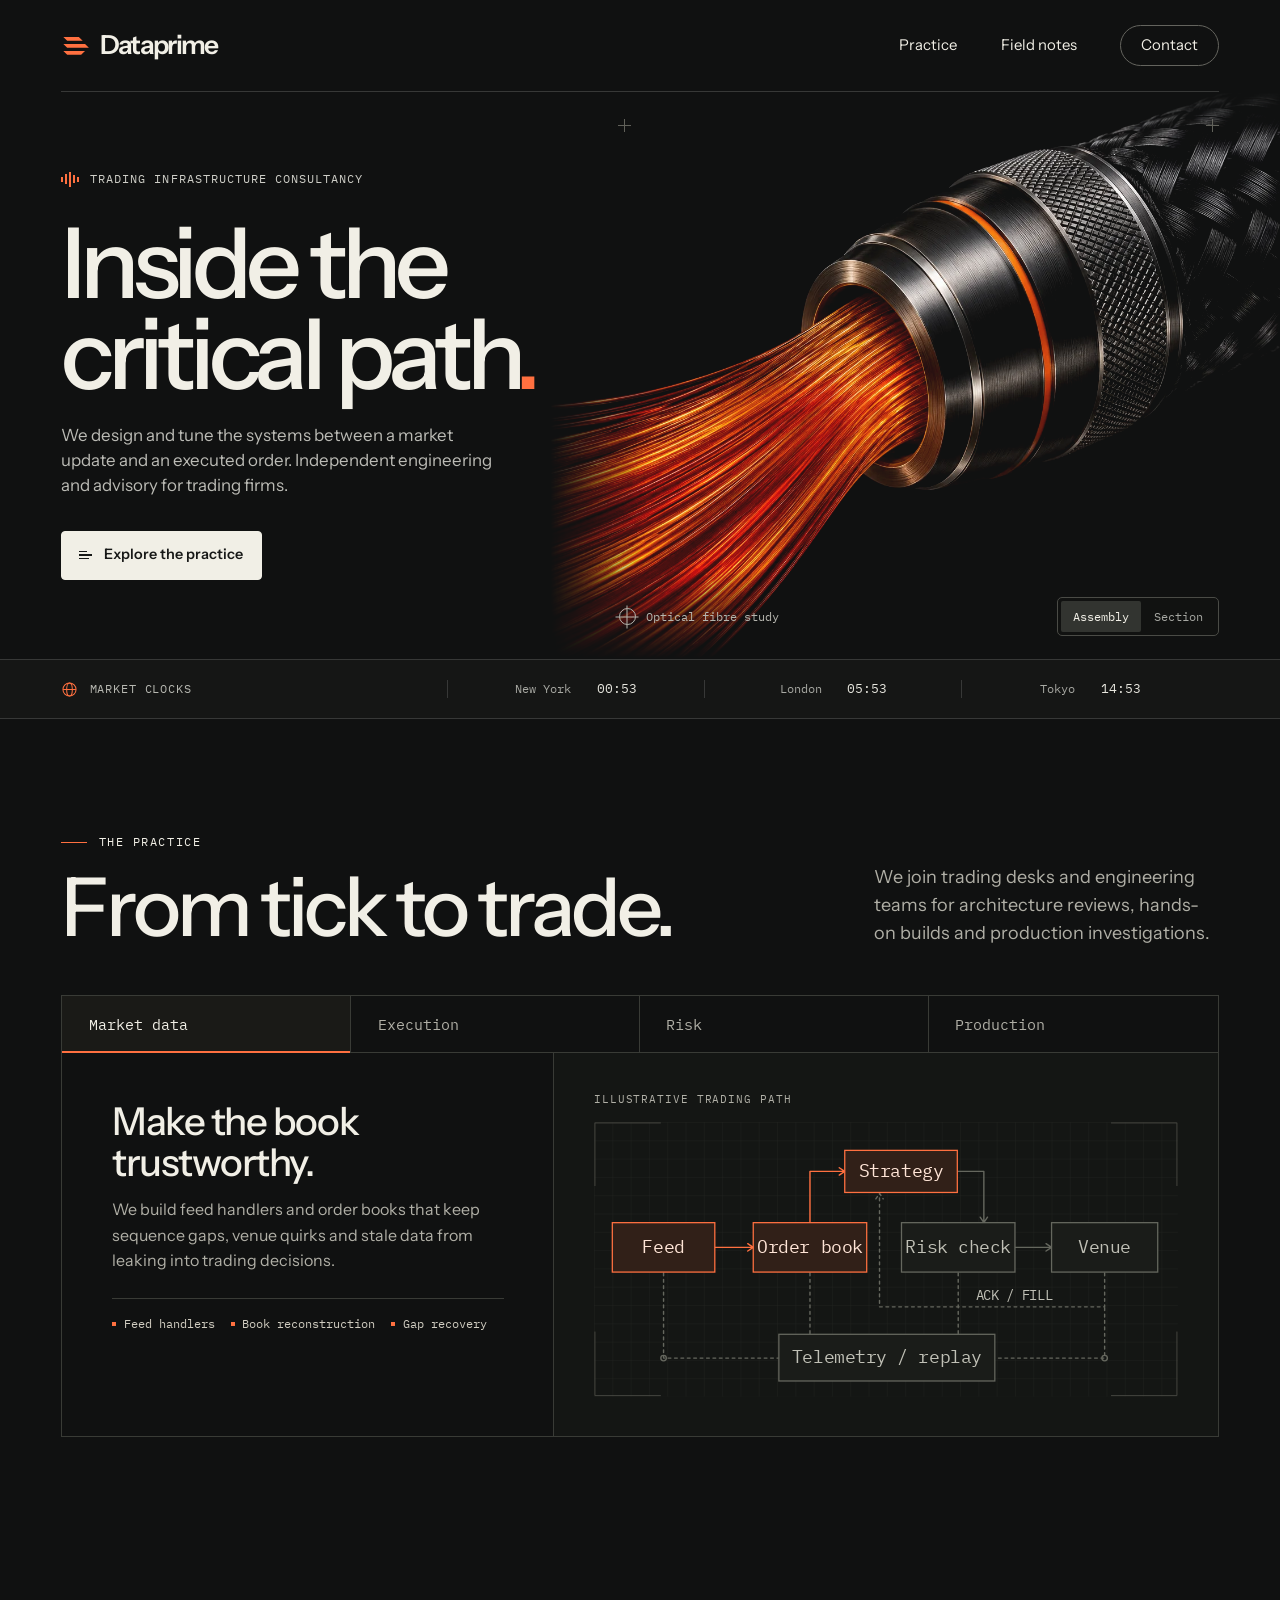
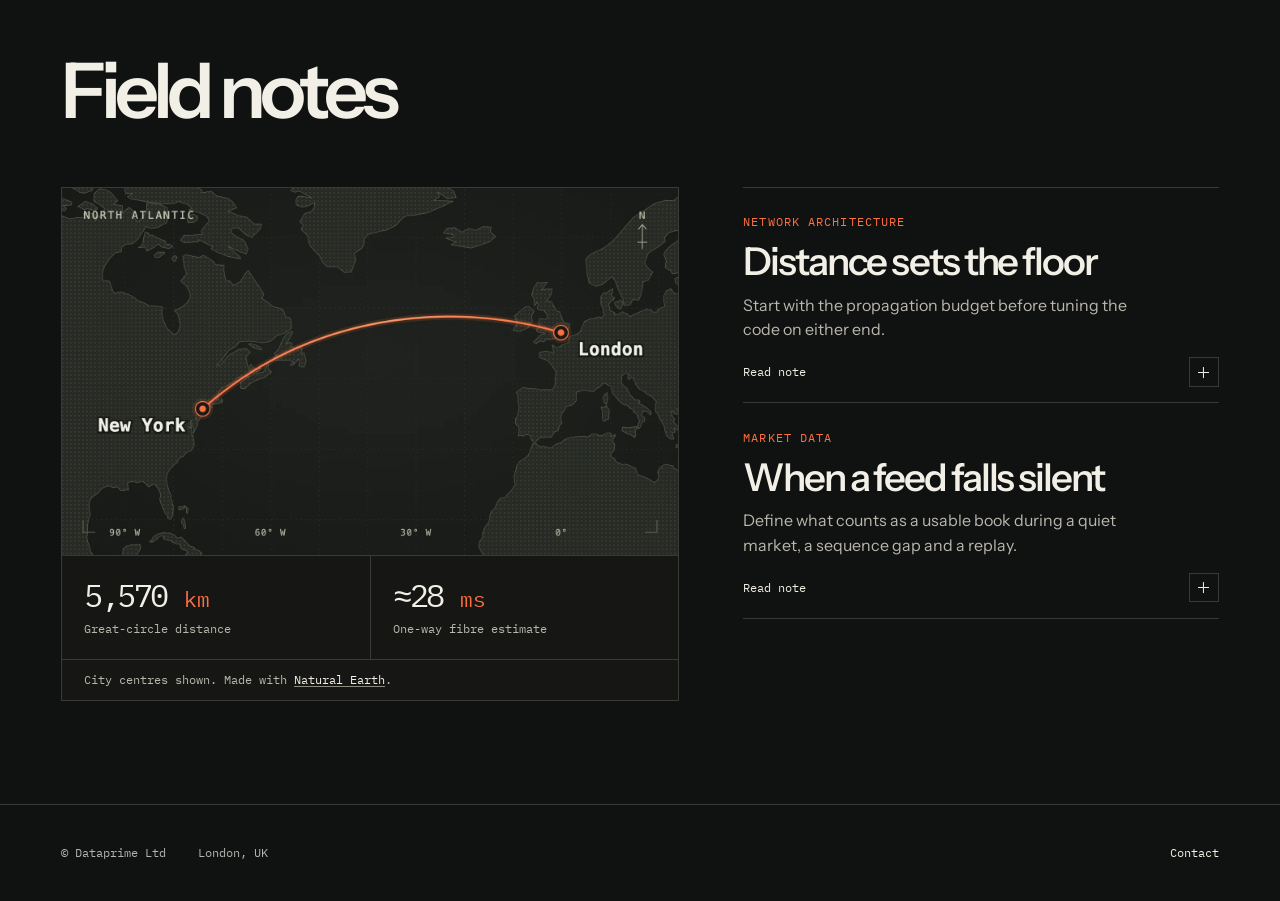
==== commit cd297ae4: "Rebuild Dataprime around trading infrastructure consultancy" ====
--- a/index.html
+++ b/index.html
@@ -1,409 +1,564 @@
-<!DOCTYPE html>
-<html lang="en">
+<!doctype html>
+<html lang="en-GB">
   <head>
-    <meta charset="UTF-8" />
-    <meta http-equiv="X-UA-Compatible" content="IE=edge" />
-    <meta
-      name="viewport"
-      content="width=device-width, initial-scale=1.0, maximum-scale=5.0, viewport-fit=cover"
-    />
-    <title>Dataprime Ltd | High-Throughput Systems &amp; Product Architecture</title>
+    <meta charset="utf-8" />
+    <meta name="viewport" content="width=device-width, initial-scale=1" />
+    <title>Dataprime — Trading infrastructure consultancy</title>
     <meta
       name="description"
-      content="Dataprime designs and delivers high-throughput systems for markets, commerce, and data-heavy products where correctness and speed are non-negotiable."
+      content="Independent engineering and advisory for trading firms. Dataprime works on market data, execution, risk controls and production trading systems."
     />
-    <meta name="theme-color" content="#071126" />
-    <link rel="icon" href="./assets/favicon.svg" type="image/svg+xml" />
-    <link rel="preconnect" href="https://fonts.googleapis.com" />
-    <link rel="preconnect" href="https://fonts.gstatic.com" crossorigin />
+    <meta name="theme-color" content="#101111" />
+    <link rel="canonical" href="https://dataprime.dev/" />
+    <meta property="og:type" content="website" />
+    <meta property="og:title" content="Dataprime — Inside the critical path" />
+    <meta
+      property="og:description"
+      content="Independent trading infrastructure consultancy. Market data, pre-trade risk, execution and production engineering."
+    />
+    <meta property="og:url" content="https://dataprime.dev/" />
+    <meta
+      property="og:image"
+      content="https://dataprime.dev/assets/optical-study.jpg"
+    />
+    <meta name="twitter:card" content="summary_large_image" />
+    <link rel="icon" href="/assets/favicon.svg" type="image/svg+xml" />
     <link
-      href="https://fonts.googleapis.com/css2?family=Lexend:wght@600;700;800&amp;family=Plus+Jakarta+Sans:wght@400;500;600;700&amp;family=Sora:wght@400;500;600;700;800&amp;display=swap"
-      rel="stylesheet"
+      rel="preload"
+      href="/assets/fonts/instrument-sans-latin.woff2"
+      as="font"
+      type="font/woff2"
+      crossorigin
     />
-    <link rel="stylesheet" href="./styles.css" />
+    <link rel="stylesheet" href="/styles.css" />
+    <link rel="stylesheet" href="/practice.css" />
+    <link rel="stylesheet" href="/notes.css" />
+    <script src="/script.js" defer></script>
+    <script src="/practice.js" defer></script>
   </head>
-  <body>
-    <div class="scroll-progress" aria-hidden="true"><span></span></div>
-    <canvas id="ambientCanvas" aria-hidden="true"></canvas>
-    <div class="noise-overlay" aria-hidden="true"></div>
-
-    <div class="page-shell">
-      <header class="site-header">
-        <a href="#hero" class="brand" data-scroll-to="#hero">
-          <span class="brand-mark">
-            <img class="brand-logo" src="./assets/dataprime-logo.svg" alt="Dataprime" />
-          </span>
-          <div class="brand-text">
-            <span class="brand-name">Dataprime</span>
-            <span class="brand-tag">High-Throughput Systems</span>
-          </div>
-        </a>
-
-        <button
-          class="nav-toggle"
-          aria-label="Toggle menu"
-          aria-expanded="false"
-          aria-controls="site-nav"
+  <body id="top">
+    <a class="skip-link" href="#main">Skip to content</a>
+    <header class="masthead">
+      <div class="wrap nav-row">
+        <a class="wordmark" href="/" aria-label="Dataprime home"
+          ><img
+            src="/assets/mark.svg"
+            alt=""
+            width="31"
+            height="31"
+          />Dataprime</a
         >
-          <span></span><span></span><span></span>
-        </button>
-
-        <nav class="site-nav" id="site-nav">
-          <a href="#domains" data-scroll-to="#domains">Domains</a>
-          <a href="#services" data-scroll-to="#services">Services</a>
-          <a href="#outcomes" data-scroll-to="#outcomes">Outcomes</a>
-          <a href="#approach" data-scroll-to="#approach">Approach</a>
-          <a href="#contact" data-scroll-to="#contact">Contact</a>
+        <nav class="primary-nav" aria-label="Main navigation">
+          <a href="#practice">Practice</a><a href="#notes">Field notes</a
+          ><a class="contact-link" href="/contact/">Contact</a>
         </nav>
-
-        <a class="btn btn-solid header-cta" href="#contact" data-scroll-to="#contact"
-          >Book a call</a
-        >
-      </header>
-
-      <main>
-        <section class="hero section" id="hero">
+      </div>
+    </header>
+    <main id="main" tabindex="-1">
+      <section class="hero" aria-labelledby="hero-title">
+        <div class="wrap hero-grid">
           <div class="hero-copy">
-            <p class="eyebrow reveal">Dataprime Ltd</p>
-            <h1 class="reveal" data-delay="80">
-              Build systems that stay fast
-              <span class="ink-gradient">when the stakes go up.</span>
+            <p class="kicker">
+              <span class="signal-icon" aria-hidden="true"
+                ><i></i><i></i><i></i><i></i><i></i></span
+              >Trading infrastructure consultancy
+            </p>
+            <h1 id="hero-title">
+              Inside the<br /><span
+                >critical path<span class="stop">.</span></span
+              >
             </h1>
-            <p class="lead reveal" data-delay="140">
-              We bring capital-markets discipline into product engineering, so your team can
-              ship faster while latency, reliability, and auditability remain under control.
+            <p class="hero-lead">
+              We design and tune the systems between a market update and an
+              executed order. Independent engineering and advisory for trading
+              firms.
             </p>
-
-            <div class="hero-actions reveal" data-delay="200">
-              <a class="btn btn-solid" href="#contact" data-scroll-to="#contact"
-                >Request architecture review</a
-              >
-              <a class="btn btn-ghost" href="#services" data-scroll-to="#services"
-                >Explore services</a
-              >
+            <a class="practice-link" href="#practice"
+              ><span class="link-symbol" aria-hidden="true"
+                ><i></i><i></i><i></i></span
+              >Explore the practice</a
+            >
+          </div>
+          <figure class="study" aria-label="Optical fibre study">
+            <span class="registration reg-start" aria-hidden="true"></span
+            ><span class="registration reg-end" aria-hidden="true"></span>
+            <div class="study-viewport">
+              <picture class="assembly-view">
+                <source
+                  type="image/webp"
+                  srcset="
+                    /assets/optical-800.webp   800w,
+                    /assets/optical-1536.webp 1536w
+                  "
+                  sizes="(max-width: 760px) 100vw, 65vw"
+                />
+                <img
+                  src="/assets/optical-study.jpg"
+                  alt="Cutaway study of an optical cable, its dark machined sleeve opening into a fan of orange glass fibres."
+                  width="1536"
+                  height="1024"
+                  fetchpriority="high"
+                />
+              </picture>
+              <img
+                class="section-view"
+                src="/assets/fibre-section.svg"
+                alt="Schematic cross-section of cladding and optical core inside a protective jacket."
+                width="720"
+                height="500"
+                hidden
+              />
             </div>
-
-            <ul class="hero-tags reveal" data-delay="240" aria-label="Capabilities">
-              <li>Low-latency architecture</li>
-              <li>Production modernization</li>
-              <li>Risk-aware delivery</li>
-            </ul>
-
-            <div class="hero-proof reveal" data-delay="280" aria-label="Program strengths">
-              <article>
-                <h3>Operating Clarity</h3>
-                <p>Architecture choices become explicit, traceable, and reviewable.</p>
+            <figcaption class="study-caption">
+              <span class="study-title"
+                ><span class="specimen-glyph" aria-hidden="true"></span>Optical
+                fibre study</span
+              >
+              <div
+                class="view-controls"
+                role="group"
+                aria-label="Optical study view"
+                hidden
+              >
+                <button type="button" aria-pressed="true" data-view="assembly">
+                  Assembly</button
+                ><button type="button" aria-pressed="false" data-view="section">
+                  Section
+                </button>
+              </div>
+            </figcaption>
+          </figure>
+        </div>
+      </section>
+      <aside
+        class="clock-strip"
+        aria-label="Current local time in financial centres"
+        hidden
+      >
+        <div class="wrap clock-row">
+          <div class="clock-heading">
+            <svg
+              viewBox="0 0 24 24"
+              width="17"
+              height="17"
+              fill="none"
+              stroke="currentColor"
+              stroke-width="1.45"
+              aria-hidden="true"
+            >
+              <circle cx="12" cy="12" r="9.25" />
+              <ellipse cx="12" cy="12" rx="4" ry="9.25" />
+              <path d="M3 12h18" /></svg
+            >Market clocks
+          </div>
+          <div class="clock">
+            <span>New York</span><time data-zone="America/New_York"></time>
+          </div>
+          <div class="clock">
+            <span>London</span><time data-zone="Europe/London"></time>
+          </div>
+          <div class="clock">
+            <span>Tokyo</span><time data-zone="Asia/Tokyo"></time>
+          </div>
+        </div>
+      </aside>
+      <section
+        class="practice"
+        id="practice"
+        aria-labelledby="practice-heading"
+      >
+        <div class="wrap">
+          <header class="practice-header">
+            <div>
+              <p class="practice-eyebrow">The practice</p>
+              <h2 id="practice-heading">From tick to trade.</h2>
+            </div>
+            <p class="practice-intro">
+              We join trading desks and engineering teams for architecture
+              reviews, hands-on builds and production investigations.
+            </p>
+          </header>
+
+          <div class="practice-module">
+            <div
+              class="practice-tabs"
+              role="tablist"
+              aria-label="Trading infrastructure practice"
+              hidden
+            >
+              <button
+                type="button"
+                role="tab"
+                id="practice-tab-data"
+                aria-controls="practice-panel-data"
+                aria-selected="true"
+                data-practice-stage="data"
+              >
+                Market data
+              </button>
+              <button
+                type="button"
+                role="tab"
+                id="practice-tab-execution"
+                aria-controls="practice-panel-execution"
+                aria-selected="false"
+                tabindex="-1"
+                data-practice-stage="execution"
+              >
+                Execution
+              </button>
+              <button
+                type="button"
+                role="tab"
+                id="practice-tab-risk"
+                aria-controls="practice-panel-risk"
+                aria-selected="false"
+                tabindex="-1"
+                data-practice-stage="risk"
+              >
+                Risk
+              </button>
+              <button
+                type="button"
+                role="tab"
+                id="practice-tab-production"
+                aria-controls="practice-panel-production"
+                aria-selected="false"
+                tabindex="-1"
+                data-practice-stage="production"
+              >
+                Production
+              </button>
+            </div>
+
+            <div class="practice-content">
+              <div class="practice-panels">
+                <article
+                  class="practice-panel"
+                  id="practice-panel-data"
+                  aria-labelledby="practice-title-data"
+                >
+                  <h3 id="practice-title-data">Make the book trustworthy.</h3>
+                  <p>
+                    We build feed handlers and order books that keep sequence
+                    gaps, venue quirks and stale data from leaking into trading
+                    decisions.
+                  </p>
+                  <ul
+                    class="practice-topics"
+                    aria-label="Market data capabilities"
+                  >
+                    <li>Feed handlers</li>
+                    <li>Book reconstruction</li>
+                    <li>Gap recovery</li>
+                  </ul>
+                </article>
+                <article
+                  class="practice-panel"
+                  id="practice-panel-execution"
+                  aria-labelledby="practice-title-execution"
+                >
+                  <h3 id="practice-title-execution">
+                    Keep order state unambiguous.
+                  </h3>
+                  <p>
+                    We design order gateways and lifecycle logic that reconcile
+                    working orders, cancels and fills, including after a broken
+                    session.
+                  </p>
+                  <ul
+                    class="practice-topics"
+                    aria-label="Execution capabilities"
+                  >
+                    <li>Venue connectivity</li>
+                    <li>Order state</li>
+                    <li>Session recovery</li>
+                  </ul>
+                </article>
+                <article
+                  class="practice-panel"
+                  id="practice-panel-risk"
+                  aria-labelledby="practice-title-risk"
+                >
+                  <h3 id="practice-title-risk">
+                    Check risk before orders leave.
+                  </h3>
+                  <p>
+                    We put exposure limits and order validation in the
+                    submission path, with explicit behaviour for stale inputs,
+                    rejects and trading halts.
+                  </p>
+                  <ul class="practice-topics" aria-label="Risk capabilities">
+                    <li>Pre-trade controls</li>
+                    <li>Exposure limits</li>
+                    <li>Kill switches</li>
+                  </ul>
+                </article>
+                <article
+                  class="practice-panel"
+                  id="practice-panel-production"
+                  aria-labelledby="practice-title-production"
+                >
+                  <h3 id="practice-title-production">
+                    Make failures reproducible.
+                  </h3>
+                  <p>
+                    We trace latency across the trading path and use event
+                    replay to reconstruct failures, test recovery and build
+                    practical runbooks.
+                  </p>
+                  <ul
+                    class="practice-topics"
+                    aria-label="Production capabilities"
+                  >
+                    <li>Latency profiling</li>
+                    <li>Event replay</li>
+                    <li>Operational runbooks</li>
+                  </ul>
+                </article>
+              </div>
+
+              <figure class="practice-figure">
+                <figcaption>Illustrative trading path</figcaption>
+                <svg
+                  class="practice-schematic"
+                  viewBox="0 0 638 300"
+                  role="img"
+                  aria-labelledby="practice-diagram-title practice-diagram-description"
+                  xmlns="http://www.w3.org/2000/svg"
+                >
+                  <title id="practice-diagram-title">
+                    An electronic trading path
+                  </title>
+                  <desc id="practice-diagram-description">
+                    Market feeds update the order book, which a strategy uses to
+                    generate orders. A pre-trade risk check gates orders on the
+                    way to the venue. Venue acknowledgements and fills return to
+                    the strategy's order management. Production telemetry and
+                    replay span the path.
+                  </desc>
+                  <defs>
+                    <pattern
+                      id="practice-grid"
+                      width="20"
+                      height="20"
+                      patternUnits="userSpaceOnUse"
+                    >
+                      <path d="M 20 0 H 0 V 20" />
+                    </pattern>
+                  </defs>
+
+                  <path class="practice-grid" d="M0 0H638V300H0Z" />
+                  <path
+                    class="practice-field-guides"
+                    d="M1 70V1h72 M565 1h72v69 M637 229v70h-72 M73 299H1v-70"
+                  />
+
+                  <g class="practice-route practice-path-production">
+                    <path
+                      d="M76 165 V258 H202 M236 165 V232 M398 165 V232 M558 203 V258 H438"
+                    />
+                    <circle cx="76" cy="258" r="3" />
+                    <circle cx="558" cy="258" r="3" />
+                  </g>
+                  <g
+                    class="practice-route practice-path-execution practice-reply"
+                  >
+                    <path d="M558 165 V202 H312 V78 M308 84 L312 78 L316 84" />
+                    <text x="459" y="194" text-anchor="middle">ACK / FILL</text>
+                  </g>
+                  <g class="practice-route practice-path-data">
+                    <path
+                      d="M132 137 H174 M168 133 L174 137 L168 141 M236 109 V54 H274 M268 50 L274 54 L268 58"
+                    />
+                  </g>
+                  <g class="practice-route practice-path-risk">
+                    <path d="M397 54 H426 V110 M422 104 L426 110 L430 104" />
+                  </g>
+                  <g
+                    class="practice-route practice-path-execution practice-path-risk"
+                  >
+                    <path d="M460 137 H500 M494 133 L500 137 L494 141" />
+                  </g>
+
+                  <g class="practice-node practice-path-data">
+                    <rect x="20" y="110" width="112" height="54" />
+                    <text x="76" y="138">Feed</text>
+                  </g>
+                  <g class="practice-node practice-path-data">
+                    <rect x="174" y="110" width="124" height="54" />
+                    <text x="236" y="138">Order book</text>
+                  </g>
+                  <g
+                    class="practice-node practice-path-data practice-path-execution practice-path-risk"
+                  >
+                    <rect x="274" y="31" width="123" height="46" />
+                    <text x="335.5" y="55">Strategy</text>
+                  </g>
+                  <g class="practice-node practice-path-risk">
+                    <rect x="336" y="110" width="124" height="54" />
+                    <text x="398" y="138">Risk check</text>
+                  </g>
+                  <g class="practice-node practice-path-execution">
+                    <rect x="500" y="110" width="116" height="54" />
+                    <text x="558" y="138">Venue</text>
+                  </g>
+                  <g class="practice-node practice-path-production">
+                    <rect x="202" y="232" width="236" height="51" />
+                    <text x="320" y="258">Telemetry / replay</text>
+                  </g>
+                </svg>
+              </figure>
+            </div>
+          </div>
+        </div>
+      </section>
+      <section
+        class="field-notes"
+        id="notes"
+        aria-labelledby="field-notes-heading"
+      >
+        <div class="wrap">
+          <h2 class="field-notes__heading" id="field-notes-heading">
+            Field notes
+          </h2>
+
+          <div class="field-notes__layout">
+            <figure class="field-notes__figure">
+              <img
+                src="./assets/notes/atlantic-great-circle.webp"
+                alt="Map of the North Atlantic showing the great-circle arc from New York to London."
+                width="1520"
+                height="906"
+                loading="lazy"
+                decoding="async"
+              />
+              <figcaption class="field-notes__caption">
+                <dl class="field-notes__measurements">
+                  <div>
+                    <dt>Great-circle distance</dt>
+                    <dd>5,570 <span>km</span></dd>
+                  </div>
+                  <div>
+                    <dt>One-way fibre estimate</dt>
+                    <dd>≈28 <span>ms</span></dd>
+                  </div>
+                </dl>
+                <p>
+                  City centres shown. Made with
+                  <a
+                    href="https://www.naturalearthdata.com/downloads/110m-physical-vectors/110m-land/"
+                    >Natural Earth</a
+                  >.
+                </p>
+              </figcaption>
+            </figure>
+
+            <div class="field-notes__articles">
+              <article
+                class="field-notes__article"
+                aria-labelledby="note-distance"
+              >
+                <p class="field-notes__topic">Network architecture</p>
+                <h3 id="note-distance">Distance sets the floor</h3>
+                <p class="field-notes__dek">
+                  Start with the propagation budget before tuning the code on
+                  either end.
+                </p>
+                <details class="field-notes__disclosure">
+                  <summary>
+                    <span class="field-notes__read">Read note</span>
+                    <span class="field-notes__close">Close note</span>
+                    <span class="field-notes__sr-only">
+                      on the latency floor</span
+                    >
+                    <span class="field-notes__toggle" aria-hidden="true"></span>
+                  </summary>
+                  <div class="field-notes__body">
+                    <p>
+                      New York and London are about 5,570 km apart along a great
+                      circle. At a rounded 200,000 km/s in glass, a fibre that
+                      followed that line would take about 28 ms to carry a
+                      signal one way. Installed cable length, equipment and
+                      queueing add to that illustrative budget.
+                    </p>
+                    <p>
+                      For an order path, trace the elapsed time from market-data
+                      arrival to the order leaving the gateway. Timestamp feed
+                      ingress, book update, decision and send. Compare spans on
+                      the same clock where possible. Across hosts, measure clock
+                      offset and include the uncertainty in the result.
+                    </p>
+                    <p>
+                      A tail that grows in bursts points to a different
+                      investigation than a steady offset. Break down queue time
+                      and processing time under representative load before
+                      deciding where to optimise.
+                      <a
+                        href="https://www.corning.com/media/worldwide/coc/documents/Fiber/white-paper/WP8080_03-11.pdf"
+                        >Corning’s optical propagation analysis</a
+                      >.
+                    </p>
+                  </div>
+                </details>
               </article>
-              <article>
-                <h3>Execution Confidence</h3>
-                <p>Delivery speed rises without sacrificing correctness in critical flows.</p>
-              </article>
-              <article>
-                <h3>Platform Maturity</h3>
-                <p>Systems stay dependable as complexity and volume increase.</p>
+
+              <article class="field-notes__article" aria-labelledby="note-feed">
+                <p class="field-notes__topic">Market data</p>
+                <h3 id="note-feed">When a feed falls silent</h3>
+                <p class="field-notes__dek">
+                  Define what counts as a usable book during a quiet market, a
+                  sequence gap and a replay.
+                </p>
+                <details class="field-notes__disclosure">
+                  <summary>
+                    <span class="field-notes__read">Read note</span>
+                    <span class="field-notes__close">Close note</span>
+                    <span class="field-notes__sr-only">
+                      on market-data recovery</span
+                    >
+                    <span class="field-notes__toggle" aria-hidden="true"></span>
+                  </summary>
+                  <div class="field-notes__body">
+                    <p>
+                      During a quiet market, track transport liveness and book
+                      completeness separately. Track the next expected sequence
+                      number for each feed session. On MoldUDP64, the heartbeat
+                      carries that sequence, so a receiver can detect a missing
+                      message between market updates.
+                      <a
+                        href="https://www.nasdaqtrader.com/content/technicalsupport/specifications/dataproducts/moldudp64.pdf"
+                        >Nasdaq’s MoldUDP64 specification</a
+                      >.
+                    </p>
+                    <p>
+                      When a gap appears, mark the affected books as recovering
+                      and tell downstream consumers which decisions can proceed.
+                      Buffer live updates during replay. If the missing range
+                      has aged out and the venue supports sequenced snapshots,
+                      rebuild at the snapshot boundary and apply the contiguous
+                      updates that follow it.
+                    </p>
+                    <p>
+                      Set the return-to-live test in advance. Require a
+                      contiguous sequence and a backlog within the freshness
+                      budget. Record the gap range, the recovery source and the
+                      time until the book was usable again.
+                    </p>
+                  </div>
+                </details>
               </article>
             </div>
           </div>
-
-          <aside class="hero-stage reveal" data-delay="220" aria-label="Live system snapshot">
-            <div class="stage-head">
-              <div>
-                <p class="stage-eyebrow">Live Program Cockpit</p>
-                <h2>Cyber agents coordinating code and digital ops in real time.</h2>
-              </div>
-              <span class="stage-pill">Cyber ops live</span>
-            </div>
-
-            <div class="cyber-scene" aria-label="Animated cyber agent operations">
-              <div class="cyber-grid" aria-hidden="true"></div>
-              <div class="code-rain" aria-hidden="true">
-                <span>git push origin codex/latency-router-hardening</span>
-                <span>agent://vega compile orchestration graph --safe-mode</span>
-                <span>diff --stream /core/trade-paths/recovery.ts</span>
-                <span>event bus sync: contracts/states/order.fill.v3</span>
-                <span>ops.scan validating release gates and rollback mesh</span>
-              </div>
-              <svg class="agent-links" viewBox="0 0 520 300" preserveAspectRatio="none" aria-hidden="true">
-                <path d="M80 64 L252 110 L426 68" />
-                <path d="M80 64 L172 232 L346 232 L426 68" />
-                <path d="M252 110 L252 254" />
-              </svg>
-              <div class="agent-network">
-                <div class="agent-node node-a">
-                  <p class="agent-name">Agent Vega</p>
-                  <p class="agent-task">refactoring failover orchestration</p>
-                </div>
-                <div class="agent-node node-b">
-                  <p class="agent-name">Agent Nyx</p>
-                  <p class="agent-task">hardening event contracts</p>
-                </div>
-                <div class="agent-node node-c">
-                  <p class="agent-name">Agent Orion</p>
-                  <p class="agent-task">auditing runtime guardrails</p>
-                </div>
-                <div class="agent-node node-d">
-                  <p class="agent-name">Agent Sol</p>
-                  <p class="agent-task">streaming telemetry patches</p>
-                </div>
-              </div>
-            </div>
-
-            <div class="stage-feed" aria-label="Recent delivery highlights">
-              <article>
-                <span class="pulse-dot"></span>
-                <p>Agent swarm merged deterministic retry paths for critical transaction edges.</p>
-              </article>
-              <article>
-                <span class="pulse-dot"></span>
-                <p>Code graph now auto-detects schema drift before release artifacts are promoted.</p>
-              </article>
-              <article>
-                <span class="pulse-dot"></span>
-                <p>Live observability mesh aligns incidents to service ownership in a single trace.</p>
-              </article>
-            </div>
-          </aside>
-        </section>
-
-        <section class="signal-loop" aria-label="Operational outcomes">
-          <div class="loop-track">
-            <span>Deterministic throughput</span>
-            <span>Traceable decisions</span>
-            <span>Faster incident recovery</span>
-            <span>Clear ownership boundaries</span>
-            <span>Lower regression risk</span>
-            <span>Deterministic throughput</span>
-            <span>Traceable decisions</span>
-            <span>Faster incident recovery</span>
-            <span>Clear ownership boundaries</span>
-            <span>Lower regression risk</span>
-          </div>
-        </section>
-
-        <section class="section section-shell" id="domains">
-          <div class="section-head reveal">
-            <p class="eyebrow">Domains</p>
-            <h2>Built for teams where delay, drift, or ambiguity is expensive.</h2>
-            <p>
-              We work with leaders running continuous transaction flows and data-intensive
-              decision engines that need both precision and speed at scale.
-            </p>
-          </div>
-
-          <div class="domain-grid">
-            <article class="domain-card reveal" data-delay="20">
-              <p class="card-tag">Markets</p>
-              <h3>Trading &amp; Exchange Infrastructure</h3>
-              <p>
-                Matching flows, risk checks, and venue integrations tuned for predictable
-                behavior under load.
-              </p>
-            </article>
-            <article class="domain-card reveal" data-delay="80">
-              <p class="card-tag">Commerce</p>
-              <h3>Marketplaces &amp; Order Systems</h3>
-              <p>
-                Inventory, fulfillment, and pricing pipelines designed for consistency across
-                channels and spikes.
-              </p>
-            </article>
-            <article class="domain-card reveal" data-delay="140">
-              <p class="card-tag">Data Platforms</p>
-              <h3>Signal Ingestion &amp; Decisioning</h3>
-              <p>
-                Event contracts, processing layers, and model-serving paths that keep outputs
-                trustworthy in real time.
-              </p>
-            </article>
-          </div>
-        </section>
-
-        <section class="section section-shell services" id="services">
-          <div class="section-head reveal">
-            <p class="eyebrow">Services</p>
-            <h2>Advisory depth plus hands-on build execution.</h2>
-            <p>
-              We do not hand over slide decks and disappear. We stay inside the engineering
-              reality until the hard parts are stable.
-            </p>
-          </div>
-
-          <div class="service-layout">
-            <article class="service-card feature reveal">
-              <p class="card-tag">Core engagement</p>
-              <h3>Embedded Architecture Partner</h3>
-              <p>
-                Senior-level decision support and implementation leadership for your
-                highest-impact system paths.
-              </p>
-              <ul class="check-list">
-                <li>Risk and latency map of your critical flows</li>
-                <li>Architecture decision records your team can sustain</li>
-                <li>Execution coaching for delivery and platform leads</li>
-              </ul>
-            </article>
-
-            <div class="service-stack">
-              <article class="service-card reveal" data-delay="40">
-                <p class="card-tag">Build</p>
-                <h3>Targeted Systems Delivery</h3>
-                <p>
-                  We ship the control planes, orchestration points, and data contracts that
-                  remove repeated operational friction.
-                </p>
-              </article>
-              <article class="service-card reveal" data-delay="90">
-                <p class="card-tag">Scale</p>
-                <h3>Performance &amp; Reliability Modernization</h3>
-                <p>
-                  Profiling-led refactors and observability redesign for teams that have
-                  outgrown their first platform architecture.
-                </p>
-              </article>
-              <article class="service-card reveal" data-delay="140">
-                <p class="card-tag">Enablement</p>
-                <h3>Operating Cadence &amp; Team Uplift</h3>
-                <p>
-                  We install repeatable rituals that keep architecture quality high across
-                  future releases.
-                </p>
-              </article>
-            </div>
-          </div>
-        </section>
-
-        <section class="section section-shell outcomes" id="outcomes">
-          <div class="section-head reveal">
-            <p class="eyebrow">Outcomes</p>
-            <h2>What stronger architecture unlocks in practice.</h2>
-          </div>
-
-          <div class="outcome-grid">
-            <article class="outcome-card reveal" data-delay="0">
-              <p class="outcome-eyebrow">Execution</p>
-              <h3>Release velocity rises without integrity tradeoffs.</h3>
-              <p>
-                Teams gain clearer boundaries and fewer emergency rollbacks because quality
-                controls move earlier into the flow.
-              </p>
-            </article>
-            <article class="outcome-card reveal" data-delay="70">
-              <p class="outcome-eyebrow">Operations</p>
-              <h3>Incidents become shorter and easier to reason about.</h3>
-              <p>
-                Observability aligns to business-critical pathways, so on-call response is
-                guided by real system behavior rather than guesswork.
-              </p>
-            </article>
-            <article class="outcome-card reveal" data-delay="140">
-              <p class="outcome-eyebrow">Leadership</p>
-              <h3>Architecture decisions become clear, explicit, and durable.</h3>
-              <p>
-                Product and engineering leadership get confidence in tradeoffs with records,
-                traceability, and measurable performance baselines.
-              </p>
-            </article>
-          </div>
-        </section>
-
-        <section class="section section-shell approach" id="approach">
-          <div class="section-head reveal">
-            <p class="eyebrow">Approach</p>
-            <h2>Fast alignment. Structured execution. Lasting capability.</h2>
-          </div>
-
-          <div class="approach-grid">
-            <article class="approach-step reveal" data-delay="0">
-              <span>01</span>
-              <h3>Decode the system</h3>
-              <p>
-                We map your critical pathways, ownership boundaries, and hidden coupling in
-                days, not months.
-              </p>
-            </article>
-            <article class="approach-step reveal" data-delay="80">
-              <span>02</span>
-              <h3>Prioritize the leverage points</h3>
-              <p>
-                We isolate high-value architecture moves that reduce risk while raising
-                delivery speed.
-              </p>
-            </article>
-            <article class="approach-step reveal" data-delay="160">
-              <span>03</span>
-              <h3>Build and transfer capability</h3>
-              <p>
-                We deliver with your team, codify patterns, and leave operations stronger than
-                they started.
-              </p>
-            </article>
-          </div>
-        </section>
-
-        <section class="section contact" id="contact">
-          <div class="contact-copy reveal">
-            <p class="eyebrow">Start the engagement</p>
-            <h2>Bring us the hardest system path in your platform.</h2>
-            <p>
-              Share your context, constraints, and what must stay fast and correct. We will
-              respond with a practical next-step recommendation.
-            </p>
-            <div class="contact-points">
-              <p><strong>Dataprime Ltd</strong> London, UK</p>
-              <p><strong>Email</strong> contact@dataprime.dev</p>
-              <p><strong>Focus</strong> Architecture, performance, delivery systems</p>
-            </div>
-          </div>
-
-          <form
-            class="contact-form reveal"
-            data-delay="120"
-            action="https://formspree.io/f/xldvpvzz"
-            method="POST"
-            autocomplete="on"
-          >
-            <input type="hidden" name="_subject" value="New Dataprime inquiry" />
-            <input type="hidden" name="_next" value="https://dataprime.dev/?submitted=true" />
-
-            <label>
-              <span>Name</span>
-              <input type="text" name="name" placeholder="Alex, CTO" required />
-            </label>
-            <label>
-              <span>Email</span>
-              <input type="email" name="email" placeholder="alex@company.com" required />
-            </label>
-            <label>
-              <span>Company / Team</span>
-              <input type="text" name="company" placeholder="Growth Exchange" required />
-            </label>
-            <label>
-              <span>What needs to stay fast and correct?</span>
-              <textarea
-                name="message"
-                rows="5"
-                placeholder="Describe your platform, latency targets, operational pain points, and what outcome matters most."
-                required
-              ></textarea>
-            </label>
-
-            <button type="submit" class="btn btn-solid">Send brief</button>
-            <p class="form-note">
-              Prefer direct email? Write to
-              <a href="mailto:review@dataprime.dev">review@dataprime.dev</a>
-            </p>
-          </form>
-        </section>
-      </main>
-
-      <footer class="site-footer">
-        <p>
-          &copy; <span id="year"></span> Dataprime Ltd.
-          <span>Capital-markets-grade architecture for modern product systems.</span>
-        </p>
-      </footer>
-    </div>
-
-    <script src="./script.js"></script>
+        </div>
+      </section>
+    </main>
+    <footer class="site-footer">
+      <div class="wrap footer-row">
+        <span>© Dataprime Ltd</span
+        ><span class="footer-location">London, UK</span
+        ><a href="/contact/">Contact</a>
+      </div>
+    </footer>
   </body>
 </html>
--- a/styles.css
+++ b/styles.css
@@ -1,1618 +1,618 @@
+@font-face {
+  font-family: "Instrument Sans";
+  src: url("/assets/fonts/instrument-sans-latin.woff2") format("woff2");
+  font-style: normal;
+  font-weight: 400 700;
+  font-display: swap;
+}
+@font-face {
+  font-family: "IBM Plex Mono";
+  src: url("/assets/fonts/ibm-plex-mono-latin.woff2") format("woff2");
+  font-style: normal;
+  font-weight: 400;
+  font-display: swap;
+}
 :root {
-  --ink: #e9f1ff;
-  --ink-soft: #a6b6d4;
-  --ink-muted: #7e92b6;
-  --bg: #060b16;
-  --bg-strong: #0b1529;
-  --surface: rgba(10, 19, 36, 0.76);
-  --surface-strong: rgba(13, 24, 45, 0.9);
-  --surface-dark: #0c1933;
-  --line: rgba(145, 174, 217, 0.18);
-  --line-strong: rgba(145, 174, 217, 0.32);
-  --accent: #4ca5ff;
-  --accent-2: #26d3b2;
-  --accent-3: #8f86ff;
-  --radius-xl: 30px;
-  --radius-lg: 20px;
-  --radius-md: 14px;
-  --radius-sm: 10px;
-  --shadow-soft: 0 24px 68px rgba(3, 9, 20, 0.45);
-  --shadow-strong: 0 34px 84px rgba(2, 6, 14, 0.68);
-  --shadow-premium: 0 26px 80px rgba(1, 6, 16, 0.62);
-  --max-width: 1240px;
-}
-
-@view-transition {
-  navigation: auto;
-}
-
-::view-transition-old(root),
-::view-transition-new(root) {
-  animation-duration: 0.32s;
-  animation-timing-function: cubic-bezier(0.2, 0.7, 0.2, 1);
-}
-
+  color-scheme: dark;
+  --sans: "Instrument Sans", Arial, sans-serif;
+  --mono: "IBM Plex Mono", ui-monospace, monospace;
+  --bg: #101111;
+  --ink: #f1efe6;
+  --muted: #b4b5b0;
+  --orange: #ff7040;
+  --rule: #373837;
+  --gutter: clamp(1.25rem, 4.8vw, 5.5rem);
+}
 *,
 *::before,
 *::after {
   box-sizing: border-box;
 }
-
-html,
-body {
-  min-height: 100%;
-}
-
 html {
-  color-scheme: dark;
-  background: linear-gradient(160deg, #050b17 0%, #081327 44%, #0d1830 100%);
-}
-
+  scroll-behavior: smooth;
+  scroll-padding-top: 1.5rem;
+}
 body {
   margin: 0;
+  background: var(--bg);
   color: var(--ink);
-  font-family: "Plus Jakarta Sans", "Segoe UI", sans-serif;
-  line-height: 1.6;
-  background: linear-gradient(160deg, #050b17 0%, #081327 44%, #0d1830 100%);
-  overflow-x: hidden;
+  font-family: var(--sans);
+  font-size: 1rem;
+  line-height: 1.5;
+  -webkit-font-smoothing: antialiased;
+}
+[hidden]:not(.practice-panel) {
+  display: none !important;
+}
+img,
+svg {
+  vertical-align: middle;
+}
+button,
+input {
+  font: inherit;
+}
+a {
+  color: inherit;
+  text-decoration: none;
+}
+button {
+  color: inherit;
+  cursor: pointer;
+}
+button:focus-visible,
+a:focus-visible,
+summary:focus-visible,
+[tabindex="0"]:focus-visible {
+  outline: 2px solid var(--orange);
+  outline-offset: 5px;
+}
+::selection {
+  background: #ff956c;
+  color: #131414;
+}
+.wrap {
+  width: min(100% - var(--gutter) * 2, 92rem);
+  margin-inline: auto;
+}
+.skip-link {
+  position: fixed;
+  z-index: 30;
+  left: 1rem;
+  top: 1rem;
+  background: var(--ink);
+  color: var(--bg);
+  padding: 0.7rem 1rem;
+  transform: translateY(-180%);
+}
+.skip-link:focus {
+  transform: none;
+}
+.masthead {
   position: relative;
-}
-
-body::before {
-  content: "";
-  position: fixed;
-  inset: -20% -10%;
-  background:
-    radial-gradient(circle at 7% 12%, rgba(66, 148, 255, 0.2), transparent 45%),
-    radial-gradient(circle at 94% 12%, rgba(143, 134, 255, 0.17), transparent 40%),
-    radial-gradient(circle at 68% 86%, rgba(38, 211, 178, 0.14), transparent 52%);
-  z-index: 0;
-  pointer-events: none;
-}
-
-body::after {
-  content: "";
-  position: fixed;
-  inset: 0;
-  z-index: 0;
-  pointer-events: none;
-  background:
-    radial-gradient(circle at 12% 72%, rgba(76, 165, 255, 0.09), transparent 38%),
-    radial-gradient(circle at 86% 78%, rgba(38, 211, 178, 0.08), transparent 42%);
-}
-
-.noise-overlay {
-  position: fixed;
-  inset: 0;
-  z-index: 0;
-  background-image:
-    repeating-linear-gradient(
-      130deg,
-      rgba(162, 187, 228, 0.07) 0,
-      rgba(162, 187, 228, 0.07) 1px,
-      transparent 1px,
-      transparent 22px
-    ),
-    repeating-linear-gradient(
-      -130deg,
-      rgba(10, 29, 61, 0.08) 0,
-      rgba(10, 29, 61, 0.08) 1px,
-      transparent 1px,
-      transparent 20px
-    );
-  opacity: 0.46;
-  pointer-events: none;
-}
-
-canvas#ambientCanvas {
-  position: fixed;
-  inset: 0;
-  width: 100%;
-  height: 100%;
+  z-index: 3;
+}
+.nav-row {
+  height: 5.75rem;
+  display: flex;
+  align-items: center;
+  justify-content: space-between;
+  border-bottom: 1px solid var(--rule);
+  gap: 1.25rem;
+}
+.wordmark {
+  display: inline-flex;
+  align-items: center;
+  gap: 0.48rem;
+  font-size: 1.64rem;
+  font-weight: 620;
+  letter-spacing: -0.065em;
+  line-height: 1;
+  white-space: nowrap;
+}
+.wordmark img {
+  width: 1.92rem;
+  height: auto;
+}
+.primary-nav {
+  display: flex;
+  align-items: center;
+  gap: clamp(1.6rem, 3.4vw, 3.8rem);
+  font-size: 0.93rem;
+  line-height: 1;
+}
+.primary-nav a {
+  display: inline-flex;
+  min-height: 44px;
+  align-items: center;
+  transition: color 0.18s;
+}
+.primary-nav a:hover,
+.footer-row a:hover {
+  color: var(--orange);
+}
+.primary-nav .contact-link {
+  min-height: 2.55rem;
+  padding: 0 1.23rem;
+  border: 1px solid #64645e;
+  border-radius: 3rem;
+  transition:
+    background 0.18s,
+    color 0.18s,
+    border-color 0.18s;
+}
+.primary-nav .contact-link:hover,
+.primary-nav .contact-link[aria-current] {
+  color: var(--ink);
+  background: #242523;
+  border-color: #a4a49c;
+}
+.hero {
+  overflow: hidden;
+}
+.hero-grid {
+  position: relative;
+  display: grid;
+  grid-template-columns: 47% 53%;
+  min-height: clamp(32rem, 42vw, 45rem);
+  align-items: center;
+  isolation: isolate;
+}
+.hero-copy {
+  position: relative;
   z-index: 1;
   pointer-events: none;
-  opacity: 0.32;
-}
-
-body.low-power canvas#ambientCanvas {
-  opacity: 0;
-}
-
-.scroll-progress {
-  position: fixed;
-  top: 0;
-  left: 0;
+  padding: clamp(4.5rem, 6.1vw, 7.15rem) 0 clamp(4.6rem, 6.2vw, 7.3rem);
+}
+.hero-copy a {
+  pointer-events: auto;
+}
+.kicker {
+  display: flex;
+  align-items: center;
+  gap: 0.68rem;
+  margin: 0 0 1.9rem;
+  font-family: var(--mono);
+  font-size: 0.75rem;
+  line-height: 1.5;
+  letter-spacing: 0.085em;
+  text-transform: uppercase;
+  color: #cecec7;
+}
+.signal-icon {
+  height: 15px;
+  display: inline-flex;
+  align-items: center;
+  gap: 2px;
+  color: var(--orange);
+}
+.signal-icon i {
+  width: 2px;
+  height: 5px;
+  background: currentColor;
+}
+.signal-icon i:nth-child(2) {
+  height: 10px;
+}
+.signal-icon i:nth-child(3) {
+  height: 15px;
+}
+.signal-icon i:nth-child(4) {
+  height: 8px;
+}
+h1,
+h2,
+h3,
+p {
+  text-wrap: pretty;
+}
+.hero h1 {
+  font-size: clamp(5rem, 7.65vw, 8.7rem);
+  line-height: 0.92;
+  letter-spacing: -0.065em;
+  word-spacing: 0.015em;
+  font-weight: 520;
+  margin: 0 0 1.55rem;
+  text-wrap: initial;
+}
+.hero h1 > span {
+  white-space: nowrap;
+}
+.stop {
+  color: var(--orange);
+}
+.hero-lead {
+  font-size: clamp(1.055rem, 1.28vw, 1.32rem);
+  font-weight: 400;
+  line-height: 1.48;
+  max-width: 28rem;
+  color: #bbbbb5;
+  margin: 0 0 2.04rem;
+}
+.practice-link {
+  display: inline-flex;
+  align-items: center;
+  gap: 0.74rem;
+  padding: 0.78rem 1.16rem 0.78rem 1.03rem;
+  background: var(--ink);
+  color: #171817;
+  border: 1px solid var(--ink);
+  border-radius: 0.25rem;
+  font-size: 0.9rem;
+  font-weight: 580;
+  transition:
+    background 0.2s,
+    border-color 0.2s;
+}
+.practice-link:hover {
+  background: var(--orange);
+  border-color: var(--orange);
+}
+.link-symbol {
+  display: grid;
+  gap: 2px;
+  align-items: center;
+  width: 13px;
+}
+.link-symbol i {
+  display: block;
+  height: 1.5px;
+  background: currentColor;
+  width: 8px;
+}
+.link-symbol i:nth-child(2) {
+  width: 13px;
+}
+.link-symbol i:nth-child(3) {
+  width: 10px;
+}
+.study {
+  align-self: stretch;
+  margin: 0;
+  position: relative;
+  min-width: 0;
+  isolation: isolate;
+}
+.study-viewport {
+  position: absolute;
+  inset: 0 calc(-1 * var(--gutter)) 0 -9%;
+  z-index: -1;
+  overflow: hidden;
+}
+.assembly-view,
+.assembly-view img,
+.section-view {
+  display: block;
+  height: 100%;
   width: 100%;
-  height: 4px;
-  z-index: 40;
-  pointer-events: none;
-  background: rgba(255, 255, 255, 0.08);
-}
-
-.scroll-progress span {
-  display: block;
-  width: 100%;
-  height: 100%;
-  transform: scaleX(0);
-  transform-origin: left center;
-  background: linear-gradient(90deg, var(--accent), var(--accent-2));
-  transition: transform 0.1s linear;
-}
-
-img {
-  display: block;
-  max-width: 100%;
-}
-
-a {
-  color: var(--accent);
-}
-
-.page-shell {
+  object-fit: cover;
+}
+.study-viewport {
+  background: var(--bg);
+}
+.assembly-view {
+  mix-blend-mode: lighten;
+  mask-image:
+    linear-gradient(90deg, transparent, #000 13%, #000 98%),
+    linear-gradient(180deg, transparent, #000 9%, #000 84%, transparent);
+  mask-composite: intersect;
+}
+.assembly-view img {
+  object-position: 51% 51%;
+}
+.section-view {
+  object-fit: contain;
+  padding: 2rem 6% 4rem 4%;
+}
+.study-caption {
+  position: absolute;
+  bottom: 1.4rem;
+  left: 2.2%;
+  right: 0;
+  display: flex;
+  align-items: center;
+  justify-content: space-between;
+  gap: 1rem;
+  font-family: var(--mono);
+  font-size: 0.75rem;
+}
+.study-title {
+  display: inline-flex;
+  gap: 0.62rem;
+  align-items: center;
+  color: #b5b5ae;
+}
+.specimen-glyph {
+  width: 17px;
+  height: 17px;
+  border: 1px solid #b5b5ae;
+  border-radius: 50%;
   position: relative;
-  z-index: 2;
-  width: min(var(--max-width), calc(100% - 36px));
-  margin: 0 auto;
-  padding: clamp(18px, 3vw, 36px) 0 84px;
-}
-
-.site-header {
-  position: sticky;
-  top: 14px;
-  z-index: 30;
-  display: grid;
-  grid-template-columns: auto 1fr auto auto;
-  align-items: center;
-  gap: 16px;
-  padding: 12px clamp(14px, 2vw, 24px);
-  border-radius: var(--radius-xl);
-  border: 1px solid rgba(154, 186, 231, 0.26);
-  background: linear-gradient(135deg, rgba(11, 22, 42, 0.88), rgba(8, 17, 34, 0.76));
-  backdrop-filter: blur(18px);
-  box-shadow: var(--shadow-soft);
-}
-
-.site-header.is-scrolled {
-  border-color: rgba(143, 177, 230, 0.35);
-  box-shadow: 0 22px 52px rgba(4, 10, 22, 0.72);
-}
-
-body.low-power .site-header {
-  backdrop-filter: none;
-}
-
-.brand {
-  text-decoration: none;
-  color: inherit;
-  display: flex;
-  align-items: center;
-  gap: 14px;
-  min-width: 0;
-  padding: 8px 16px 8px 8px;
-  border: 1px solid rgba(154, 186, 231, 0.18);
-  border-radius: 20px;
-  background: linear-gradient(135deg, rgba(255, 255, 255, 0.06), rgba(255, 255, 255, 0.02));
-  box-shadow: inset 0 1px 0 rgba(255, 255, 255, 0.04);
-  transition: border-color 0.2s ease, transform 0.2s ease, box-shadow 0.2s ease;
-}
-
-.brand:hover,
-.brand:focus-visible {
-  border-color: rgba(154, 186, 231, 0.34);
-  box-shadow:
-    inset 0 1px 0 rgba(255, 255, 255, 0.06),
-    0 14px 30px rgba(4, 10, 22, 0.34);
-  transform: translateY(-1px);
-}
-
-.brand-mark {
-  position: relative;
-  display: inline-flex;
-  align-items: center;
-  justify-content: center;
-  width: 68px;
-  height: 68px;
-  border-radius: 20px;
-  background:
-    radial-gradient(circle at 30% 24%, rgba(255, 255, 255, 0.18), transparent 36%),
-    linear-gradient(145deg, rgba(83, 130, 255, 0.18), rgba(255, 141, 165, 0.1));
-  box-shadow:
-    inset 0 1px 0 rgba(255, 255, 255, 0.08),
-    0 16px 28px rgba(20, 60, 130, 0.2);
-}
-
-.brand-mark::after {
+  display: inline-block;
+}
+.specimen-glyph::before,
+.specimen-glyph::after {
   content: "";
   position: absolute;
-  inset: 10px;
-  border-radius: 14px;
-  border: 1px solid rgba(154, 186, 231, 0.12);
-  pointer-events: none;
-}
-
-.brand-logo {
-  position: relative;
-  z-index: 1;
-  width: 60px;
-  height: 60px;
-  filter:
-    drop-shadow(0 10px 18px rgba(76, 165, 255, 0.24))
-    drop-shadow(0 0 24px rgba(255, 122, 140, 0.1));
-}
-
-.brand-text {
-  display: grid;
-  gap: 4px;
-}
-
-.brand-name {
-  font-family: "Lexend", "Sora", "Plus Jakarta Sans", sans-serif;
-  font-size: 1.54rem;
-  font-weight: 700;
-  letter-spacing: -0.045em;
-  line-height: 1;
-  text-shadow: 0 4px 18px rgba(76, 165, 255, 0.16);
-}
-
-.brand-tag {
-  text-transform: uppercase;
-  letter-spacing: 0.14em;
-  font-size: 0.73rem;
-  color: var(--ink-muted);
-  font-weight: 700;
-}
-
-.site-nav {
+  top: 50%;
+  left: 50%;
+  background: #b5b5ae;
+  transform: translate(-50%, -50%);
+}
+.specimen-glyph::before {
+  width: 23px;
+  height: 1px;
+}
+.specimen-glyph::after {
+  width: 1px;
+  height: 23px;
+}
+.view-controls {
   display: flex;
-  justify-content: center;
-  gap: clamp(10px, 1.4vw, 18px);
-  min-width: 0;
-  transition: opacity 0.24s ease, transform 0.24s ease, max-height 0.24s ease;
-}
-
-.site-nav a {
-  text-decoration: none;
-  color: var(--ink);
-  font-size: 0.94rem;
-  font-weight: 600;
-  position: relative;
-  padding: 8px 2px;
-  white-space: nowrap;
-}
-
-.site-nav a::after {
-  content: "";
-  position: absolute;
-  left: 0;
-  right: 0;
-  bottom: 1px;
-  height: 2px;
-  border-radius: 3px;
-  transform: scaleX(0);
-  transform-origin: left center;
-  background: linear-gradient(90deg, var(--accent), var(--accent-2));
-  transition: transform 0.2s ease;
-}
-
-.site-nav a:hover::after,
-.site-nav a:focus-visible::after {
-  transform: scaleX(1);
-}
-
-.btn {
-  display: inline-flex;
-  align-items: center;
-  justify-content: center;
-  gap: 8px;
-  position: relative;
-  overflow: hidden;
-  border-radius: 999px;
-  padding: 12px 20px;
-  font-weight: 700;
-  font-size: 0.93rem;
-  text-decoration: none;
-  border: 1px solid transparent;
-  letter-spacing: 0.02em;
-  transition:
-    transform 0.25s ease,
-    box-shadow 0.25s ease,
-    border-color 0.25s ease,
-    background-color 0.25s ease;
-  cursor: pointer;
-}
-
-.btn:hover {
-  transform: translateY(-2px);
-}
-
-.btn:focus-visible,
-.site-nav a:focus-visible,
-.nav-toggle:focus-visible,
-input:focus-visible,
-textarea:focus-visible {
-  outline: 2px solid var(--accent);
-  outline-offset: 2px;
-}
-
-.btn.btn-solid {
-  color: #fff;
-  border-color: transparent;
-  background: linear-gradient(128deg, var(--accent), #3b84ff 48%, var(--accent-2));
-  background-size: 170% 170%;
-  animation: gradientDrift 10s ease infinite;
-  box-shadow: 0 14px 28px rgba(18, 74, 150, 0.5);
-}
-
-.btn.btn-solid::after {
-  content: "";
-  position: absolute;
-  inset: 0;
-  border-radius: inherit;
-  background: linear-gradient(
-    120deg,
-    transparent 10%,
-    rgba(255, 255, 255, 0.24) 30%,
-    transparent 54%
-  );
-  transform: translateX(-135%);
-  transition: transform 0.45s ease;
-  pointer-events: none;
-}
-
-.btn.btn-solid:hover::after {
-  transform: translateX(135%);
-}
-
-.btn.btn-solid:hover {
-  box-shadow: 0 18px 34px rgba(17, 80, 158, 0.62);
-}
-
-.btn.btn-ghost {
-  color: var(--ink);
-  border-color: rgba(130, 169, 221, 0.28);
-  background: rgba(11, 22, 42, 0.6);
-}
-
-.btn.btn-ghost:hover {
-  border-color: rgba(130, 169, 221, 0.52);
-  background: rgba(16, 31, 56, 0.78);
-}
-
-.nav-toggle {
+  align-items: center;
+  padding: 3px;
+  gap: 2px;
+  border: 1px solid #4a4b46;
+  border-radius: 5px;
+  background: #111211;
+}
+.view-controls button {
   border: 0;
   background: transparent;
-  display: none;
-  flex-direction: column;
+  border-radius: 2px;
+  color: #a6a7a2;
+  font-size: 0.75rem;
+  line-height: 1;
+  padding: 0.6rem 0.72rem;
+  transition:
+    color 0.18s,
+    background 0.18s;
+}
+.view-controls button:hover {
+  color: #fff;
+}
+.view-controls button[aria-pressed="true"] {
+  background: #323430;
+  color: #f4f2e9;
+}
+.registration {
+  position: absolute;
+  width: 13px;
+  height: 13px;
+  opacity: 0.8;
+  pointer-events: none;
+  color: #74746b;
+}
+.registration::before,
+.registration::after {
+  position: absolute;
+  content: "";
+  left: 6px;
+  top: 0;
+  height: 13px;
+  width: 1px;
+  background: currentColor;
+}
+.registration::after {
+  transform: rotate(90deg);
+}
+.reg-start {
+  left: 2%;
+  top: 1.7rem;
+}
+.reg-end {
+  right: 0;
+  top: 1.7rem;
+}
+.clock-strip {
+  border-block: 1px solid var(--rule);
+  background: #151615;
+}
+.clock-row {
+  display: grid;
+  grid-template-columns: 1.5fr 1fr 1fr 1fr;
+  min-height: 3.65rem;
+  align-items: center;
+}
+.clock-heading,
+.clock {
+  display: flex;
+  align-items: center;
+  font-family: var(--mono);
+  font-size: 0.76rem;
+  line-height: 1.3;
+}
+.clock-heading {
+  gap: 0.7rem;
+  text-transform: uppercase;
+  letter-spacing: 0.07em;
+  color: #b7b8b1;
+}
+.clock-heading svg {
+  color: var(--orange);
+}
+.clock {
   justify-content: center;
-  align-items: center;
-  width: 42px;
-  height: 42px;
-  border-radius: 10px;
-  cursor: pointer;
-  gap: 4px;
-}
-
-.nav-toggle span {
-  display: block;
-  width: 22px;
-  height: 2px;
-  border-radius: 3px;
-  background: var(--ink);
-  transition: transform 0.2s ease, opacity 0.2s ease;
-}
-
-.nav-toggle.open span:nth-child(1) {
-  transform: translateY(6px) rotate(45deg);
-}
-
-.nav-toggle.open span:nth-child(2) {
-  opacity: 0;
-}
-
-.nav-toggle.open span:nth-child(3) {
-  transform: translateY(-6px) rotate(-45deg);
-}
-
-.section {
-  margin-top: clamp(64px, 9vw, 122px);
-  scroll-margin-top: 118px;
-  position: relative;
-}
-
-.section-shell {
-  position: relative;
-  border-radius: calc(var(--radius-xl) + 2px);
-  border: 1px solid rgba(141, 170, 211, 0.18);
-  background: linear-gradient(150deg, rgba(8, 18, 35, 0.64), rgba(8, 17, 34, 0.4));
-  box-shadow: var(--shadow-premium);
-  padding: clamp(24px, 3vw, 36px);
-  overflow: hidden;
-  isolation: isolate;
-}
-
-.section-shell::before {
-  content: "";
-  position: absolute;
-  inset: 0;
-  background:
-    radial-gradient(circle at 8% 10%, rgba(76, 165, 255, 0.14), transparent 36%),
-    radial-gradient(circle at 88% 88%, rgba(38, 211, 178, 0.11), transparent 34%);
-  opacity: 0.5;
-  pointer-events: none;
-}
-
-.section-shell::after {
-  content: "";
-  position: absolute;
-  left: 12%;
-  right: 12%;
-  top: 0;
-  height: 1px;
-  background: linear-gradient(90deg, transparent, rgba(127, 183, 255, 0.84), transparent);
-  opacity: 0.55;
-  transform-origin: center center;
-  pointer-events: none;
-}
-
-.section-shell > * {
-  position: relative;
-  z-index: 1;
-}
-
-.hero {
-  display: grid;
-  grid-template-columns: minmax(0, 1.1fr) minmax(0, 0.9fr);
-  gap: clamp(24px, 4vw, 56px);
-  align-items: start;
-}
-
-.eyebrow {
-  margin: 0;
-  text-transform: uppercase;
-  letter-spacing: 0.2em;
-  font-size: 0.72rem;
-  color: var(--ink-muted);
-  font-weight: 700;
-}
-
-.hero h1 {
-  margin: 12px 0 0;
-  font-family: "Sora", "Plus Jakarta Sans", sans-serif;
-  font-size: clamp(2.2rem, 5vw, 4.15rem);
-  line-height: 1.05;
-  letter-spacing: -0.03em;
-  max-width: 15ch;
-}
-
-.ink-gradient {
-  background: linear-gradient(110deg, #4ca5ff 5%, #6d8cff 46%, #26d3b2 92%);
-  -webkit-background-clip: text;
-  background-clip: text;
-  color: transparent;
-}
-
-.lead {
-  margin: 18px 0 0;
-  max-width: 62ch;
-  color: var(--ink-soft);
-  font-size: clamp(1rem, 1.8vw, 1.14rem);
-}
-
-.hero-actions {
-  margin-top: 26px;
+  border-left: 1px solid var(--rule);
+  gap: clamp(0.6rem, 2vw, 2.25rem);
+  color: #a8a9a3;
+}
+.clock time {
+  color: #e7e6de;
+  font-variant-numeric: tabular-nums;
+  font-size: 0.83rem;
+}
+.site-footer {
+  border-top: 1px solid var(--rule);
+  color: var(--muted);
+}
+.footer-row {
   display: flex;
-  flex-wrap: wrap;
-  gap: 12px;
-}
-
-.hero-tags {
-  margin: 18px 0 0;
-  padding: 0;
-  list-style: none;
-  display: flex;
-  flex-wrap: wrap;
-  gap: 10px;
-}
-
-.hero-tags li {
-  font-size: 0.84rem;
-  font-weight: 600;
-  color: var(--ink-soft);
-  border: 1px solid rgba(129, 165, 214, 0.24);
-  background: rgba(10, 22, 41, 0.72);
-  border-radius: 999px;
-  padding: 7px 12px;
-}
-
-.hero-proof {
-  margin-top: 20px;
-  display: grid;
-  grid-template-columns: repeat(3, minmax(0, 1fr));
-  gap: 10px;
-}
-
-.hero-proof article {
-  position: relative;
-  border-radius: 12px;
-  border: 1px solid rgba(130, 169, 221, 0.25);
-  background: linear-gradient(145deg, rgba(9, 20, 39, 0.82), rgba(10, 24, 45, 0.68));
-  padding: 12px 12px 11px;
-  min-height: 120px;
-  overflow: hidden;
-}
-
-.hero-proof article::before {
-  content: "";
-  position: absolute;
-  inset: 0;
-  background: radial-gradient(
-    320px circle at var(--pointer-x, 50%) var(--pointer-y, 50%),
-    rgba(76, 165, 255, 0.18),
-    transparent 50%
-  );
-  opacity: 0;
-  transition: opacity 0.25s ease;
-  pointer-events: none;
-}
-
-.hero-proof article:hover::before {
-  opacity: 1;
-}
-
-.hero-proof h3 {
-  margin: 0;
-  font-size: 0.84rem;
-  letter-spacing: 0.09em;
-  text-transform: uppercase;
-  color: rgba(207, 228, 255, 0.92);
-}
-
-.hero-proof p {
-  margin: 6px 0 0;
-  font-size: 0.82rem;
-  line-height: 1.45;
-  color: var(--ink-soft);
-}
-
-.hero-stage {
-  border-radius: var(--radius-xl);
-  background: linear-gradient(160deg, #0d1b35, #13294f 48%, #1b3158 100%);
-  color: #edf4ff;
-  padding: clamp(18px, 3vw, 26px);
-  box-shadow: var(--shadow-strong);
-  border: 1px solid rgba(174, 206, 249, 0.2);
-  position: relative;
-  overflow: hidden;
-  transform: perspective(1000px) rotateX(var(--stage-rx, 0deg)) rotateY(var(--stage-ry, 0deg));
-  transition: transform 0.24s ease;
-}
-
-.hero-stage::before {
-  content: "";
-  position: absolute;
-  inset: 0;
-  background:
-    radial-gradient(circle at 85% 0%, rgba(143, 134, 255, 0.24), transparent 40%),
-    radial-gradient(circle at 10% 90%, rgba(76, 165, 255, 0.24), transparent 45%);
-  pointer-events: none;
-}
-
-.hero-stage::after {
-  content: "";
-  position: absolute;
-  inset: -90% -30%;
-  background: linear-gradient(
-    135deg,
-    transparent 30%,
-    rgba(255, 255, 255, 0.06) 45%,
-    transparent 62%
-  );
-  animation: stageSweep 9s linear infinite;
-  pointer-events: none;
-}
-
-.stage-head,
-.cyber-scene,
-.stage-feed {
-  position: relative;
-  z-index: 1;
-}
-
-.stage-head {
-  display: flex;
-  justify-content: space-between;
-  align-items: flex-start;
-  gap: 14px;
-}
-
-.stage-head h2 {
-  margin: 7px 0 0;
-  font-family: "Sora", "Plus Jakarta Sans", sans-serif;
-  font-size: clamp(1.25rem, 2.2vw, 1.55rem);
-  letter-spacing: -0.01em;
-}
-
-.stage-eyebrow {
-  margin: 0;
-  text-transform: uppercase;
-  letter-spacing: 0.11em;
-  font-size: 0.69rem;
-  color: rgba(230, 241, 255, 0.78);
-  font-weight: 700;
-}
-
-.stage-pill {
-  border-radius: 999px;
-  border: 1px solid rgba(196, 219, 250, 0.3);
-  background: rgba(18, 38, 69, 0.6);
-  padding: 6px 11px;
-  font-size: 0.74rem;
-  font-weight: 600;
-  white-space: nowrap;
-}
-
-.cyber-scene {
-  margin-top: 20px;
-  min-height: 312px;
-  border-radius: calc(var(--radius-lg) - 2px);
-  border: 1px solid rgba(168, 198, 240, 0.2);
-  background: linear-gradient(160deg, rgba(8, 17, 34, 0.9), rgba(12, 31, 60, 0.72));
-  overflow: hidden;
-  padding: 106px 14px 14px;
-}
-
-.cyber-grid {
-  position: absolute;
-  inset: 0;
-  background-image:
-    linear-gradient(to right, rgba(98, 167, 255, 0.16) 1px, transparent 1px),
-    linear-gradient(to bottom, rgba(98, 167, 255, 0.14) 1px, transparent 1px),
-    radial-gradient(circle at 80% 20%, rgba(0, 208, 180, 0.2), transparent 46%),
-    radial-gradient(circle at 20% 85%, rgba(143, 134, 255, 0.18), transparent 44%);
-  background-size: 42px 42px, 42px 42px, 100% 100%, 100% 100%;
-  opacity: 0.62;
-  animation: cyberGrid 14s linear infinite;
-}
-
-.code-rain {
-  position: absolute;
-  top: 12px;
-  left: 12px;
-  right: 12px;
-  z-index: 2;
-  display: grid;
-  gap: 8px;
-  pointer-events: none;
-}
-
-.code-rain span {
-  display: block;
-  width: fit-content;
-  max-width: 100%;
-  padding: 4px 8px;
-  border-radius: 8px;
-  font-family: ui-monospace, SFMono-Regular, Menlo, Monaco, Consolas, "Liberation Mono",
-    "Courier New", monospace;
-  font-size: 0.7rem;
-  line-height: 1.3;
-  color: rgba(208, 232, 255, 0.88);
-  background: rgba(11, 35, 64, 0.6);
-  border: 1px solid rgba(111, 189, 255, 0.22);
-  text-shadow: 0 0 12px rgba(67, 168, 255, 0.45);
-  white-space: nowrap;
-  overflow: hidden;
-  text-overflow: ellipsis;
-  transform: translateX(-14px);
-  opacity: 0;
-  animation: codeLine 8.5s linear infinite;
-}
-
-.code-rain span:nth-child(1) {
-  animation-delay: 0s;
-}
-
-.code-rain span:nth-child(2) {
-  animation-delay: 1.3s;
-}
-
-.code-rain span:nth-child(3) {
-  animation-delay: 2.6s;
-}
-
-.code-rain span:nth-child(4) {
-  animation-delay: 3.9s;
-}
-
-.code-rain span:nth-child(5) {
-  animation-delay: 5.2s;
-}
-
-.agent-links {
-  position: absolute;
-  inset: 0;
-  z-index: 1;
-}
-
-.agent-links path {
-  fill: none;
-  stroke: rgba(132, 204, 255, 0.56);
-  stroke-width: 1.4;
-  stroke-linecap: round;
-  stroke-dasharray: 8 10;
-  filter: drop-shadow(0 0 7px rgba(39, 165, 255, 0.4));
-  animation: linkDash 8s linear infinite;
-}
-
-.agent-links path:nth-child(2) {
-  animation-duration: 10s;
-  animation-direction: reverse;
-}
-
-.agent-links path:nth-child(3) {
-  stroke: rgba(106, 227, 202, 0.56);
-  animation-duration: 6.6s;
-}
-
-.agent-network {
-  position: relative;
-  z-index: 2;
-  display: grid;
-  grid-template-columns: repeat(2, minmax(0, 1fr));
-  gap: 10px;
-}
-
-.agent-node {
-  position: relative;
-  border-radius: 12px;
-  border: 1px solid rgba(164, 216, 255, 0.25);
-  background: linear-gradient(160deg, rgba(9, 24, 47, 0.82), rgba(16, 41, 76, 0.62));
-  box-shadow: inset 0 1px 0 rgba(237, 244, 255, 0.2);
-  padding: 10px 11px 10px 13px;
-}
-
-.agent-node::before {
-  content: "";
-  position: absolute;
-  width: 8px;
-  height: 8px;
-  right: 10px;
-  top: 10px;
-  border-radius: 50%;
-  background: #00d0b4;
-  box-shadow: 0 0 0 0 rgba(0, 208, 180, 0.45);
-  animation: ping 1.9s ease-out infinite;
-}
-
-.agent-name {
-  margin: 0;
-  font-size: 0.76rem;
-  letter-spacing: 0.08em;
-  text-transform: uppercase;
-  color: rgba(210, 234, 255, 0.86);
-  font-weight: 700;
-}
-
-.agent-task {
-  margin: 6px 0 0;
-  font-size: 0.79rem;
-  line-height: 1.35;
-  color: rgba(237, 244, 255, 0.95);
-}
-
-.stage-feed {
-  margin-top: 14px;
-  display: grid;
-  gap: 10px;
-}
-
-.stage-feed article {
-  display: flex;
-  gap: 9px;
-  align-items: flex-start;
-  color: rgba(237, 244, 255, 0.9);
-  border: 1px solid rgba(237, 244, 255, 0.15);
-  border-radius: 10px;
-  background: rgba(8, 23, 47, 0.45);
-  padding: 9px 10px;
-}
-
-.stage-feed article p {
-  margin: 0;
-  font-size: 0.88rem;
-  line-height: 1.4;
-}
-
-.pulse-dot {
-  width: 10px;
-  height: 10px;
-  border-radius: 50%;
-  margin-top: 6px;
-  background: #00d0b4;
-  box-shadow: 0 0 0 0 rgba(0, 208, 180, 0.45);
-  animation: ping 1.9s ease-out infinite;
-}
-
-.signal-loop {
-  margin-top: clamp(30px, 6vw, 54px);
-  border-radius: 999px;
-  border: 1px solid var(--line);
-  background: rgba(12, 24, 43, 0.72);
-  overflow: hidden;
-  box-shadow: inset 0 1px 0 rgba(176, 202, 238, 0.14);
-}
-
-.loop-track {
-  width: max-content;
-  display: flex;
-  align-items: center;
-  gap: 30px;
-  padding: 11px 18px;
-  animation: signalLoop 24s linear infinite;
-}
-
-.loop-track span {
-  font-size: 0.84rem;
-  font-weight: 700;
-  letter-spacing: 0.08em;
-  color: var(--ink-soft);
-  text-transform: uppercase;
-  white-space: nowrap;
-}
-
-.loop-track span::before {
-  content: "";
-  display: inline-block;
-  width: 7px;
-  height: 7px;
-  margin-right: 10px;
-  border-radius: 50%;
-  background: linear-gradient(130deg, var(--accent), var(--accent-2));
-}
-
-.section-head {
-  max-width: 760px;
-}
-
-.section-head h2 {
-  margin: 10px 0 0;
-  font-family: "Sora", "Plus Jakarta Sans", sans-serif;
-  letter-spacing: -0.02em;
-  font-size: clamp(1.9rem, 4vw, 3.1rem);
-  line-height: 1.1;
-  text-wrap: balance;
-}
-
-.section-head p {
-  margin: 14px 0 0;
-  color: var(--ink-soft);
-  font-size: 1.02rem;
-}
-
-.domain-grid {
-  margin-top: 26px;
-  display: grid;
-  gap: 18px;
-  grid-template-columns: repeat(3, minmax(0, 1fr));
-}
-
-.domain-card,
-.service-card,
-.outcome-card,
-.approach-step {
-  position: relative;
-  border-radius: var(--radius-lg);
-  border: 1px solid var(--line);
-  background: linear-gradient(145deg, rgba(11, 21, 40, 0.86), rgba(10, 22, 42, 0.72));
-  box-shadow: var(--shadow-soft);
-  padding: clamp(18px, 2.2vw, 24px);
-  transition:
-    transform 0.25s ease,
-    box-shadow 0.25s ease,
-    border-color 0.25s ease;
-  isolation: isolate;
-  overflow: hidden;
-  container-type: inline-size;
-}
-
-.domain-card::before,
-.service-card::before,
-.outcome-card::before,
-.approach-step::before,
-.contact-copy::before,
-.contact-form::before {
-  content: "";
-  position: absolute;
-  inset: -1px;
-  background: radial-gradient(
-    420px circle at var(--pointer-x, 50%) var(--pointer-y, 50%),
-    rgba(76, 165, 255, 0.2),
-    transparent 45%
-  );
-  opacity: 0;
-  transition: opacity 0.25s ease;
-  pointer-events: none;
-  z-index: 0;
-}
-
-.domain-card:hover::before,
-.service-card:hover::before,
-.outcome-card:hover::before,
-.approach-step:hover::before,
-.contact-copy:hover::before,
-.contact-form:hover::before {
-  opacity: 1;
-}
-
-.domain-card > *,
-.service-card > *,
-.outcome-card > *,
-.approach-step > *,
-.contact-copy > *,
-.contact-form > * {
-  position: relative;
-  z-index: 1;
-}
-
-@container (max-width: 21rem) {
-  .card-tag {
-    font-size: 0.66rem;
-    letter-spacing: 0.09em;
-  }
-
-  .domain-card h3,
-  .service-card h3,
-  .outcome-card h3,
-  .approach-step h3 {
-    font-size: 1rem;
-    line-height: 1.24;
-  }
-
-  .domain-card p,
-  .service-card p,
-  .outcome-card p,
-  .approach-step p {
-    font-size: 0.9rem;
-    line-height: 1.45;
-  }
-}
-
-@container (min-width: 33rem) {
-  .domain-card h3,
-  .service-card h3,
-  .outcome-card h3,
-  .approach-step h3 {
-    font-size: 1.52rem;
-  }
-}
-
-.domain-card:hover,
-.service-card:hover,
-.outcome-card:hover,
-.approach-step:hover {
-  transform: translateY(-4px);
-  border-color: rgba(98, 156, 228, 0.45);
-  box-shadow: 0 30px 62px rgba(2, 8, 18, 0.78);
-}
-
-.domain-card h3,
-.service-card h3,
-.outcome-card h3,
-.approach-step h3 {
-  margin: 8px 0 0;
-  font-family: "Sora", "Plus Jakarta Sans", sans-serif;
-  font-size: clamp(1.08rem, 2vw, 1.4rem);
-  letter-spacing: -0.01em;
-}
-
-.domain-card p,
-.service-card p,
-.outcome-card p,
-.approach-step p {
-  margin: 10px 0 0;
-  color: var(--ink-soft);
-}
-
-.card-tag {
-  margin: 0;
-  display: inline-flex;
-  align-items: center;
-  padding: 5px 10px;
-  border-radius: 999px;
-  font-size: 0.73rem;
-  text-transform: uppercase;
-  letter-spacing: 0.12em;
-  font-weight: 700;
-  color: #fff;
-  background: linear-gradient(120deg, #3f8bff, #4d6fff, #26d3b2);
-}
-
-.services .section-head {
-  max-width: 700px;
-}
-
-.service-layout {
-  margin-top: 26px;
-  display: grid;
-  gap: 18px;
-  grid-template-columns: minmax(0, 1.1fr) minmax(0, 0.9fr);
-}
-
-.service-card.feature {
-  background: linear-gradient(160deg, #112544, #15315b 45%, #1a3a66);
-  color: #ecf4ff;
-  border-color: rgba(236, 244, 255, 0.18);
-}
-
-.service-card.feature p {
-  color: rgba(236, 244, 255, 0.86);
-}
-
-.service-card.feature .card-tag {
-  background: linear-gradient(110deg, #3fb5ff, #5a85ff, #25d1b1);
-}
-
-.check-list {
-  margin: 18px 0 0;
-  padding: 0;
-  list-style: none;
-  display: grid;
-  gap: 10px;
-}
-
-.check-list li {
-  position: relative;
-  padding-left: 24px;
-  color: rgba(236, 244, 255, 0.92);
-}
-
-.check-list li::before {
-  content: "";
-  position: absolute;
-  left: 0;
-  top: 10px;
-  width: 14px;
-  height: 2px;
-  border-radius: 999px;
-  background: linear-gradient(90deg, #00d0b4, #7ce3ff);
-}
-
-.service-stack {
-  display: grid;
-  gap: 18px;
-}
-
-.outcomes .section-head {
-  max-width: 680px;
-}
-
-.outcome-grid {
-  margin-top: 24px;
-  display: grid;
-  gap: 18px;
-  grid-template-columns: repeat(3, minmax(0, 1fr));
-}
-
-@media (min-width: 1120px) {
-  .outcome-grid .outcome-card:first-child {
-    grid-column: span 2;
-  }
-
-  .outcome-grid .outcome-card:last-child {
-    min-height: 100%;
-  }
-}
-
-.outcome-card {
-  background: linear-gradient(145deg, rgba(12, 23, 43, 0.92), rgba(10, 19, 37, 0.76));
-}
-
-.outcome-eyebrow {
-  margin: 0;
-  text-transform: uppercase;
-  letter-spacing: 0.15em;
-  font-size: 0.7rem;
-  color: var(--ink-muted);
-  font-weight: 700;
-}
-
-.approach-grid {
-  margin-top: 24px;
-  display: grid;
-  gap: 18px;
-  grid-template-columns: repeat(3, minmax(0, 1fr));
-}
-
-.approach-step {
-  position: relative;
-  overflow: hidden;
-}
-
-.approach-step span {
-  display: inline-flex;
-  align-items: center;
-  justify-content: center;
-  width: 42px;
-  height: 42px;
-  border-radius: 50%;
-  font-family: "Sora", "Plus Jakarta Sans", sans-serif;
-  font-size: 0.9rem;
-  font-weight: 700;
-  color: #fff;
-  background: linear-gradient(130deg, var(--accent), var(--accent-2));
-  box-shadow: 0 9px 18px rgba(15, 83, 177, 0.25);
-}
-
-.contact {
-  display: grid;
-  gap: 18px;
-  grid-template-columns: minmax(0, 1.05fr) minmax(0, 0.95fr);
-  align-items: stretch;
-}
-
-.contact-copy {
-  border-radius: var(--radius-xl);
-  padding: clamp(20px, 3vw, 32px);
-  border: 1px solid rgba(130, 169, 221, 0.26);
-  background:
-    linear-gradient(160deg, rgba(11, 22, 42, 0.88), rgba(10, 20, 39, 0.74)),
-    radial-gradient(circle at 90% 8%, rgba(76, 165, 255, 0.16), transparent 35%);
-  box-shadow: var(--shadow-soft);
-  position: relative;
-  overflow: hidden;
-  isolation: isolate;
-}
-
-.contact-copy h2 {
-  margin: 10px 0 0;
-  font-family: "Sora", "Plus Jakarta Sans", sans-serif;
-  letter-spacing: -0.02em;
-  font-size: clamp(1.7rem, 3vw, 2.6rem);
-  line-height: 1.15;
-}
-
-.contact-copy p {
-  margin: 14px 0 0;
-  color: var(--ink-soft);
-}
-
-.contact-points {
-  margin-top: 18px;
-  display: grid;
-  gap: 8px;
-}
-
-.contact-points p {
-  margin: 0;
-  padding: 10px 12px;
-  border-radius: 12px;
-  border: 1px solid rgba(130, 169, 221, 0.2);
-  background: rgba(10, 24, 45, 0.72);
-  color: var(--ink-soft);
-}
-
-.contact-points strong {
+  align-items: center;
+  gap: 2rem;
+  min-height: 6rem;
+  font-family: var(--mono);
+  font-size: 0.78rem;
+}
+.footer-row a {
+  margin-left: auto;
+  padding-block: 0.8rem;
   color: var(--ink);
-  margin-right: 8px;
-}
-
-.contact-form {
-  border-radius: var(--radius-xl);
-  border: 1px solid var(--line-strong);
-  background: linear-gradient(160deg, #0d1d39, #142c53 46%, #1a3a66);
-  color: #ecf4ff;
-  box-shadow: var(--shadow-strong);
-  padding: clamp(20px, 3vw, 30px);
-  display: grid;
-  gap: 16px;
-  position: relative;
-  overflow: hidden;
-  isolation: isolate;
-}
-
-.contact-form label {
-  display: grid;
-  gap: 6px;
-  font-size: 0.82rem;
-  text-transform: uppercase;
-  letter-spacing: 0.09em;
-  font-weight: 700;
-}
-
-.contact-form input,
-.contact-form textarea {
-  width: 100%;
-  border-radius: var(--radius-sm);
-  border: 1px solid rgba(236, 244, 255, 0.24);
-  background: rgba(7, 17, 35, 0.72);
-  color: #f1f7ff;
-  padding: 12px;
-  font: inherit;
-}
-
-.contact-form input::placeholder,
-.contact-form textarea::placeholder {
-  color: rgba(236, 244, 255, 0.62);
-}
-
-.contact-form textarea {
-  resize: vertical;
-  min-height: 130px;
-}
-
-.contact-form .btn {
-  justify-self: start;
-}
-
-.form-note {
-  margin: -4px 0 0;
-  font-size: 0.86rem;
-  color: rgba(236, 244, 255, 0.8);
-}
-
-.form-note a {
-  color: #9ad0ff;
-}
-
-.site-footer {
-  margin-top: clamp(50px, 7vw, 88px);
-  text-align: center;
-  color: rgba(165, 184, 216, 0.88);
-  font-size: 0.9rem;
-}
-
-.target-glow {
-  animation: targetGlow 0.95s ease;
-}
-
-.site-footer p {
-  margin: 0;
-}
-
-.site-footer span {
-  display: inline-block;
-  margin-left: 6px;
-}
-
-.reveal {
-  opacity: 0;
-  transform: translateY(26px);
-}
-
-.reveal.is-visible {
-  animation: riseIn 0.8s cubic-bezier(0.2, 0.7, 0.2, 1) forwards;
-  animation-delay: var(--reveal-delay, 0ms);
-}
-
-@keyframes riseIn {
-  from {
-    opacity: 0;
-    transform: translateY(24px);
-  }
-  to {
-    opacity: 1;
-    transform: translateY(0);
-  }
-}
-
-@keyframes gradientDrift {
-  0% {
-    background-position: 0% 50%;
-  }
-  50% {
-    background-position: 100% 50%;
-  }
-  100% {
-    background-position: 0% 50%;
-  }
-}
-
-@keyframes cyberGrid {
-  from {
-    background-position: 0 0, 0 0, 0 0, 0 0;
-  }
-  to {
-    background-position: 42px 42px, 0 42px, 0 0, 0 0;
-  }
-}
-
-@keyframes codeLine {
-  0% {
-    opacity: 0;
-    transform: translateX(-18px);
-  }
-  10% {
-    opacity: 1;
-    transform: translateX(0);
-  }
-  68% {
-    opacity: 1;
-    transform: translateX(0);
-  }
-  100% {
-    opacity: 0;
-    transform: translateX(18px);
-  }
-}
-
-@keyframes linkDash {
-  to {
-    stroke-dashoffset: -160;
-  }
-}
-
-@keyframes ping {
-  0% {
-    box-shadow: 0 0 0 0 rgba(0, 208, 180, 0.45);
-  }
-  70% {
-    box-shadow: 0 0 0 10px rgba(0, 208, 180, 0);
-  }
-  100% {
-    box-shadow: 0 0 0 0 rgba(0, 208, 180, 0);
-  }
-}
-
-@keyframes signalLoop {
-  to {
-    transform: translateX(-50%);
-  }
-}
-
-@keyframes stageSweep {
-  from {
-    transform: rotate(0deg);
-  }
-  to {
-    transform: rotate(360deg);
-  }
-}
-
-@keyframes targetGlow {
-  0% {
-    box-shadow: 0 0 0 0 rgba(76, 165, 255, 0);
-  }
-  25% {
-    box-shadow: 0 0 0 1px rgba(76, 165, 255, 0.38), 0 0 28px rgba(76, 165, 255, 0.34);
-  }
-  100% {
-    box-shadow: 0 0 0 0 rgba(76, 165, 255, 0);
-  }
-}
-
-@supports (animation-timeline: view()) {
-  .section-shell::after {
-    animation: shellSweep linear both;
-    animation-timeline: view(block);
-    animation-range: entry 0% cover 60%;
-  }
-}
-
-@keyframes shellSweep {
-  from {
-    opacity: 0.08;
-    transform: scaleX(0.15);
-  }
-  to {
-    opacity: 0.8;
-    transform: scaleX(1);
-  }
-}
-
-@media (max-width: 1130px) {
-  .hero {
-    grid-template-columns: 1fr;
-  }
-
+}
+@media (min-width: 1660px) {
+  .study-viewport {
+    right: -6rem;
+  }
+}
+@media (max-width: 860px) {
   .hero h1 {
-    max-width: 18ch;
-  }
-
-  .hero-stage {
-    max-width: 760px;
-  }
-
-  .service-layout {
-    grid-template-columns: 1fr;
-  }
-
-  .service-stack {
-    grid-template-columns: repeat(2, minmax(0, 1fr));
-  }
-
-  .contact {
-    grid-template-columns: 1fr;
-  }
-}
-
-@media (max-width: 980px) {
-  .site-header {
-    grid-template-columns: auto auto;
-    gap: 12px;
-  }
-
-  .site-nav {
-    grid-column: 1 / -1;
-    order: 4;
-    display: flex;
+    font-size: clamp(4.5rem, 8.3vw, 5.5rem);
+  }
+  .hero-lead {
+    max-width: 23rem;
+  }
+  .hero-copy {
+    padding-right: 0.5rem;
+  }
+  .kicker {
+    font-size: 0.7rem;
+  }
+}
+@media (max-width: 760px) {
+  .nav-row {
+    height: 4.6rem;
+    gap: 0.6rem;
+  }
+  .wordmark {
+    font-size: 1.35rem;
+    gap: 0.3rem;
+  }
+  .wordmark img {
+    width: 1.6rem;
+  }
+  .primary-nav {
+    gap: 1.1rem;
+    font-size: 0.85rem;
+  }
+  .primary-nav .contact-link {
+    padding: 0 0.9rem;
+    min-height: 2.2rem;
+  }
+  .hero-grid {
+    grid-template-columns: 100%;
+    min-height: 0;
+  }
+  .hero-copy {
+    padding: 3.1rem 0 0;
+  }
+  .kicker {
+    margin-bottom: 1.5rem;
+  }
+  .hero h1 {
+    font-size: clamp(4rem, 12.4vw, 5.8rem);
+    margin-bottom: 1rem;
+  }
+  .hero-lead {
+    font-size: 1.03rem;
+    max-width: 30rem;
+    margin-bottom: 1.32rem;
+  }
+  .practice-link {
+    padding: 0.64rem 0.9rem;
+    font-size: 0.875rem;
+  }
+  .study {
+    height: clamp(15rem, 55vw, 23rem);
+    margin-top: 0.25rem;
+  }
+  .study-viewport {
+    inset: -0.7rem calc(-1 * var(--gutter)) 0;
+  }
+  .assembly-view {
+    mask-image: linear-gradient(
+      180deg,
+      transparent,
+      #000 12%,
+      #000 78%,
+      transparent
+    );
+  }
+  .assembly-view img {
+    object-position: center 54%;
+  }
+  .section-view {
+    padding: 0 0.4rem 2.8rem;
+  }
+  .study-caption {
+    left: 0;
+    bottom: 0.65rem;
+  }
+  .reg-start,
+  .reg-end {
+    top: 1rem;
+  }
+  .clock-row {
+    grid-template-columns: auto 1fr 1fr 1fr;
+    min-height: 3.5rem;
+    gap: 0.55rem;
+  }
+  .clock-heading {
+    font-size: 0;
+    gap: 0;
+    margin-right: 0.2rem;
+  }
+  .clock-heading svg {
+    width: 1.1rem;
+    height: 1.1rem;
+  }
+  .clock {
+    gap: 0.5rem;
+    font-size: 0.68rem;
+  }
+  .clock time {
+    font-size: 0.73rem;
+  }
+  .footer-row {
+    min-height: 5rem;
+    gap: 1rem;
+  }
+}
+@media (max-width: 380px) {
+  :root {
+    --gutter: 1rem;
+  }
+  .wordmark {
+    font-size: 1.18rem;
+  }
+  .wordmark img {
+    width: 1.32rem;
+  }
+  .primary-nav {
+    gap: 0.68rem;
+    font-size: 0.77rem;
+    white-space: nowrap;
+  }
+  .primary-nav .contact-link {
+    padding: 0 0.67rem;
+  }
+  .kicker {
+    letter-spacing: 0.045em;
+  }
+  .clock {
     flex-direction: column;
-    align-items: flex-start;
-    border-top: 1px solid var(--line);
-    margin-top: 4px;
-    padding-top: 10px;
-    gap: 4px;
-    max-height: 0;
-    opacity: 0;
-    overflow: hidden;
-    pointer-events: none;
-    transform: translateY(-6px);
-  }
-
-  .site-nav.open {
-    max-height: 300px;
-    opacity: 1;
-    pointer-events: auto;
-    transform: translateY(0);
-  }
-
-  .nav-toggle {
-    display: inline-flex;
-    justify-self: end;
-  }
-
-  .header-cta {
-    display: none;
-  }
-
-  .site-nav a {
-    width: 100%;
-    padding: 9px 0;
-  }
-
-  .section {
-    scroll-margin-top: 90px;
-  }
-
-  .domain-grid,
-  .outcome-grid,
-  .approach-grid {
-    grid-template-columns: repeat(2, minmax(0, 1fr));
-  }
-}
-
-@media (max-width: 760px) {
-  .page-shell {
-    width: calc(100% - 22px);
-    padding-top: 12px;
-  }
-
-  .site-header {
-    border-radius: 18px;
-    top: 10px;
-  }
-
-  .brand {
-    gap: 10px;
-    padding: 6px 12px 6px 6px;
-    border-radius: 16px;
-  }
-
-  .brand-mark {
-    width: 54px;
-    height: 54px;
-    border-radius: 16px;
-  }
-
-  .brand-mark::after {
-    inset: 8px;
-    border-radius: 11px;
-  }
-
-  .brand-logo {
-    width: 48px;
-    height: 48px;
-  }
-
-  .brand-name {
-    font-size: 1.22rem;
-  }
-
-  .brand-tag {
-    font-size: 0.64rem;
-    letter-spacing: 0.11em;
-  }
-
-  .hero-actions {
-    flex-direction: column;
-    align-items: stretch;
-  }
-
-  .hero-actions .btn {
-    width: 100%;
-  }
-
-  .hero-proof {
-    grid-template-columns: 1fr;
-  }
-
-  .cyber-scene {
-    min-height: 0;
-    padding: 102px 10px 10px;
-  }
-
-  .code-rain {
-    left: 10px;
-    right: 10px;
-    top: 10px;
-  }
-
-  .code-rain span {
-    font-size: 0.66rem;
-  }
-
-  .agent-network {
-    grid-template-columns: 1fr;
-  }
-
-  .service-stack,
-  .domain-grid,
-  .outcome-grid,
-  .approach-grid {
-    grid-template-columns: 1fr;
-  }
-
-  .contact-form .btn {
-    width: 100%;
-    justify-self: stretch;
-  }
-
-  .stage-head {
-    flex-direction: column;
-  }
-
-  .stage-pill {
-    align-self: flex-start;
-  }
-}
-
-@media (max-width: 560px) {
-  .site-header {
-    position: static;
-  }
-
-  .section {
-    margin-top: 56px;
-    scroll-margin-top: 70px;
-  }
-
-  .loop-track {
-    gap: 22px;
-  }
-
-  .cyber-scene {
-    padding-top: 92px;
-  }
-
-  .code-rain span:nth-child(n + 4) {
-    display: none;
-  }
-
-  .agent-links {
-    display: none;
-  }
-
-  .site-footer span {
-    display: block;
-    margin: 6px 0 0;
-  }
-}
-
-@media (max-width: 860px) {
-  canvas#ambientCanvas {
-    display: none;
-  }
-}
-
+    gap: 0.1rem;
+  }
+  .study-title {
+    font-size: 0.68rem;
+  }
+  .view-controls button {
+    padding: 0.55rem 0.55rem;
+  }
+}
 @media (prefers-reduced-motion: reduce) {
+  html {
+    scroll-behavior: auto;
+  }
   *,
   *::before,
   *::after {
@@ -1621,15 +621,11 @@
     transition-duration: 0.01ms !important;
     scroll-behavior: auto !important;
   }
+}
 
-  .loop-track,
-  .hero-stage::after,
-  .btn.btn-solid,
-  .cyber-grid,
-  .code-rain span,
-  .agent-links path,
-  .pulse-dot,
-  .agent-node::before {
-    animation: none !important;
-  }
-}
+@media (hover: hover) and (pointer: fine) and (prefers-reduced-motion: no-preference) {
+  .assembly-view img {
+    transform: scale(1.025) translate(var(--study-x, 0%), var(--study-y, 0%));
+    transition: transform 0.45s ease-out;
+  }
+}
--- a/practice.css
+++ b/practice.css
@@ -0,0 +1,353 @@
+.practice {
+  --practice-ink: #f1efe6;
+  --practice-muted: #b0afa6;
+  --practice-rule: #393b36;
+  --practice-signal: #ff7040;
+  padding-block: clamp(4.5rem, 9vw, 8rem);
+  color: var(--practice-ink);
+}
+
+.practice-header {
+  display: grid;
+  grid-template-columns: minmax(0, 1fr) minmax(14rem, 0.45fr);
+  align-items: end;
+  gap: 1.5rem 3rem;
+  margin-bottom: clamp(1.8rem, 4vw, 3rem);
+}
+
+.practice-eyebrow {
+  display: flex;
+  align-items: center;
+  gap: 0.72rem;
+  margin: 0 0 1.05rem;
+  font-family: var(--mono, monospace);
+  font-size: 0.75rem;
+  font-weight: 500;
+  line-height: 1.4;
+  letter-spacing: 0.13em;
+  text-transform: uppercase;
+}
+
+.practice-eyebrow::before {
+  width: 1.6rem;
+  height: 1px;
+  flex: none;
+  background: var(--practice-signal);
+  content: "";
+}
+
+.practice-header h2 {
+  margin: 0;
+  font-family: var(--sans, sans-serif);
+  font-size: clamp(2.75rem, 6.35vw, 6.4rem);
+  font-weight: 500;
+  line-height: 0.97;
+  letter-spacing: -0.052em;
+}
+
+.practice-intro {
+  max-width: 32ch;
+  margin: 0;
+  color: var(--practice-muted);
+  font-size: clamp(1rem, 1.5vw, 1.125rem);
+  line-height: 1.56;
+}
+
+.practice-module {
+  border: 1px solid var(--practice-rule);
+}
+
+.practice-tabs[hidden],
+.practice-panel[hidden] {
+  display: none;
+}
+
+.practice-tabs {
+  display: grid;
+  grid-template-columns: repeat(4, minmax(0, 1fr));
+  border-bottom: 1px solid var(--practice-rule);
+}
+
+.practice-tabs button {
+  position: relative;
+  min-width: 0;
+  min-height: 3.5rem;
+  padding: 0.9rem clamp(0.7rem, 2.6vw, 1.65rem);
+  border: 0;
+  border-right: 1px solid var(--practice-rule);
+  border-radius: 0;
+  appearance: none;
+  background: transparent;
+  color: var(--practice-muted);
+  font: 500 clamp(0.73rem, 1.35vw, 0.95rem)/1.2 var(--mono, monospace);
+  text-align: left;
+  cursor: pointer;
+  transition: color 160ms ease, background-color 160ms ease;
+}
+
+.practice-tabs button:last-child {
+  border-right: 0;
+}
+
+.practice-tabs button:hover,
+.practice-tabs button[aria-selected="true"] {
+  background: #1a1a17;
+  color: var(--practice-ink);
+}
+
+.practice-tabs button[aria-selected="true"]::after {
+  position: absolute;
+  right: 0;
+  bottom: -1px;
+  left: 0;
+  height: 2px;
+  background: var(--practice-signal);
+  content: "";
+}
+
+.practice-tabs button:focus-visible,
+.practice-panel:focus-visible {
+  z-index: 1;
+  outline: 2px solid var(--practice-signal);
+  outline-offset: -4px;
+}
+
+.practice-content {
+  display: grid;
+  grid-template-columns: minmax(0, 0.85fr) minmax(0, 1.15fr);
+}
+
+.practice-panels {
+  display: grid;
+  align-content: start;
+}
+
+.practice-panel {
+  padding: clamp(1.4rem, 4vw, 3.1rem);
+}
+
+.practice-panel + .practice-panel {
+  border-top: 1px solid var(--practice-rule);
+}
+
+.practice[data-practice-active] .practice-panel {
+  grid-area: 1 / 1;
+  min-height: 20.25rem;
+  border-top: 0;
+}
+
+.practice[data-practice-active] .practice-panel[hidden] {
+  /* Keep the tallest panel in the grid sizing without exposing its contents. */
+  display: block;
+  visibility: hidden;
+}
+
+.practice-panel h3 {
+  max-width: 16ch;
+  margin: 0 0 0.9rem;
+  font-family: var(--sans, sans-serif);
+  font-size: clamp(1.7rem, 3vw, 2.65rem);
+  font-weight: 500;
+  line-height: 1.05;
+  letter-spacing: -0.038em;
+}
+
+.practice-panel p {
+  max-width: 42ch;
+  margin: 0;
+  color: var(--practice-muted);
+  font-size: clamp(1rem, 1.25vw, 1.1rem);
+  line-height: 1.57;
+}
+
+.practice-topics {
+  display: flex;
+  flex-wrap: wrap;
+  gap: 0.65rem 1rem;
+  margin: 1.6rem 0 0;
+  padding: 1rem 0 0;
+  border-top: 1px solid var(--practice-rule);
+  list-style: none;
+  color: #d1cdc1;
+  font-family: var(--mono, monospace);
+  font-size: clamp(0.675rem, 0.99vw, 0.75rem);
+  line-height: 1.45;
+}
+
+.practice-topics li {
+  display: flex;
+  align-items: baseline;
+  gap: 0.45rem;
+}
+
+.practice-topics li::before {
+  width: 0.27rem;
+  height: 0.27rem;
+  align-self: center;
+  flex: none;
+  background: var(--practice-signal);
+  content: "";
+}
+
+.practice-figure {
+  display: grid;
+  align-content: center;
+  gap: 1rem;
+  min-width: 0;
+  margin: 0;
+  padding: clamp(1.25rem, 3.1vw, 2.5rem);
+  border-left: 1px solid var(--practice-rule);
+  background: #141614;
+}
+
+.practice-figure figcaption {
+  color: var(--practice-muted);
+  font-family: var(--mono, monospace);
+  font-size: 0.7rem;
+  line-height: 1.2;
+  letter-spacing: 0.08em;
+  text-transform: uppercase;
+}
+
+.practice-figure .practice-schematic {
+  display: block;
+  width: 100%;
+  height: auto;
+  overflow: visible;
+}
+
+.practice-grid {
+  fill: url("#practice-grid");
+  opacity: 0.52;
+}
+
+#practice-grid path {
+  fill: none;
+  stroke: #31332e;
+  stroke-width: 0.8;
+}
+
+.practice-field-guides {
+  fill: none;
+  stroke: #494a43;
+  stroke-width: 1;
+}
+
+.practice-route,
+.practice-node {
+  --practice-plot-line: #65675e;
+  --practice-plot-text: #c0c0b6;
+  --practice-plot-fill: #1a1c19;
+}
+
+.practice-route path,
+.practice-route circle {
+  fill: none;
+  stroke: var(--practice-plot-line);
+  stroke-width: 1.55;
+  stroke-linecap: round;
+  stroke-linejoin: round;
+  transition: stroke 160ms ease;
+}
+
+.practice-reply path,
+.practice-route.practice-path-production path {
+  stroke-dasharray: 3 4;
+}
+
+.practice-node rect {
+  fill: var(--practice-plot-fill);
+  stroke: var(--practice-plot-line);
+  stroke-width: 1.4;
+  transition: fill 160ms ease, stroke 160ms ease;
+}
+
+.practice-route text,
+.practice-node text {
+  fill: var(--practice-plot-text);
+  font-family: var(--mono, monospace);
+  font-size: 15px;
+  letter-spacing: -0.025em;
+  transition: fill 160ms ease;
+}
+
+.practice-node text {
+  font-size: 20px;
+  text-anchor: middle;
+  dominant-baseline: middle;
+}
+
+.practice[data-practice-active="data"] .practice-path-data,
+.practice[data-practice-active="execution"] .practice-path-execution,
+.practice[data-practice-active="risk"] .practice-path-risk,
+.practice[data-practice-active="production"] .practice-path-production {
+  --practice-plot-line: var(--practice-signal);
+  --practice-plot-text: #ffe5d7;
+  --practice-plot-fill: #312018;
+}
+
+@media (max-width: 760px) {
+  .practice-header,
+  .practice-content {
+    grid-template-columns: minmax(0, 1fr);
+  }
+
+  .practice-header h2 {
+    font-size: clamp(2.65rem, 10vw, 5rem);
+  }
+
+  .practice-intro {
+    max-width: 45ch;
+  }
+
+  .practice[data-practice-active] .practice-panel {
+    min-height: 16rem;
+  }
+
+  .practice-figure {
+    border-top: 1px solid var(--practice-rule);
+    border-left: 0;
+  }
+}
+
+@media (max-width: 420px) {
+  .practice-tabs {
+    grid-template-columns: repeat(2, minmax(0, 1fr));
+  }
+
+  .practice-tabs button {
+    min-height: 2.75rem;
+    padding-inline: 0.85rem;
+  }
+
+  .practice-tabs button:nth-child(-n + 2) {
+    border-bottom: 1px solid var(--practice-rule);
+  }
+
+  .practice-tabs button:nth-child(even) {
+    border-right: 0;
+  }
+
+  .practice-tabs button[aria-selected="true"]::after {
+    bottom: 0;
+  }
+
+  .practice-panel {
+    padding-inline: 1.1rem;
+  }
+
+  .practice-figure {
+    padding-inline: 0.85rem;
+  }
+}
+
+@media (prefers-reduced-motion: reduce) {
+  .practice-tabs button,
+  .practice-route path,
+  .practice-route circle,
+  .practice-route text,
+  .practice-node rect,
+  .practice-node text {
+    transition: none;
+  }
+}
--- a/notes.css
+++ b/notes.css
@@ -0,0 +1,221 @@
+.field-notes {
+  --notes-ink: #f1efe6;
+  --notes-muted: #b9b7ad;
+  --notes-line: #393a34;
+  --notes-accent: #ff7040;
+  background: #101111;
+  color: var(--notes-ink);
+  padding-block: clamp(4rem, 8vw, 7.5rem);
+}
+
+.field-notes__heading {
+  margin: 0 0 clamp(1.8rem, 4.6vw, 4rem);
+  font-family: var(--sans, "Instrument Sans", sans-serif);
+  font-size: clamp(3.25rem, 6vw, 6.5rem);
+  font-weight: 600;
+  letter-spacing: -0.075em;
+  line-height: 0.95;
+}
+
+.field-notes__layout {
+  display: grid;
+  grid-template-columns: minmax(0, 1.3fr) minmax(0, 1fr);
+  align-items: start;
+  gap: clamp(2rem, 5vw, 5.25rem);
+}
+
+.field-notes__figure {
+  margin: 0;
+  border: 1px solid var(--notes-line);
+  background: #161715;
+}
+
+.field-notes__figure img {
+  display: block;
+  width: 100%;
+  height: auto;
+}
+
+.field-notes__measurements {
+  display: grid;
+  grid-template-columns: 1fr 1fr;
+  margin: 0;
+  border-top: 1px solid var(--notes-line);
+  border-bottom: 1px solid var(--notes-line);
+}
+
+.field-notes__measurements > div {
+  display: flex;
+  flex-direction: column-reverse;
+  justify-content: flex-end;
+  gap: 0.35rem;
+  padding: clamp(0.75rem, 2vw, 1.35rem);
+}
+
+.field-notes__measurements > div + div {
+  border-left: 1px solid var(--notes-line);
+}
+
+.field-notes__measurements dt,
+.field-notes__caption p,
+.field-notes__topic {
+  color: var(--notes-muted);
+  font-family: var(--mono, "IBM Plex Mono", monospace);
+  font-size: 0.72rem;
+  line-height: 1.55;
+}
+
+.field-notes__measurements dd {
+  margin: 0;
+  font-family: var(--mono, "IBM Plex Mono", monospace);
+  font-size: clamp(1.2rem, 2.65vw, 2rem);
+  font-weight: 500;
+  letter-spacing: -0.075em;
+  line-height: 1.15;
+  white-space: nowrap;
+}
+
+.field-notes__measurements dd span {
+  color: var(--notes-accent);
+  font-size: 0.65em;
+  letter-spacing: 0;
+}
+
+.field-notes__caption p {
+  margin: 0;
+  padding: 0.7rem clamp(0.75rem, 2vw, 1.35rem);
+}
+
+.field-notes__caption a,
+.field-notes__body a {
+  color: var(--notes-ink);
+  text-decoration: underline;
+  text-decoration-color: #8e8b80;
+  text-underline-offset: 0.2em;
+}
+
+.field-notes__article {
+  padding: clamp(1.15rem, 2vw, 1.6rem) 0 0.5rem;
+  border-top: 1px solid var(--notes-line);
+}
+
+.field-notes__article:last-child {
+  border-bottom: 1px solid var(--notes-line);
+}
+
+.field-notes__topic {
+  margin: 0 0 0.7rem;
+  color: var(--notes-accent);
+  letter-spacing: 0.095em;
+  text-transform: uppercase;
+}
+
+.field-notes__article h3 {
+  margin: 0;
+  font-family: var(--sans, "Instrument Sans", sans-serif);
+  font-size: clamp(1.78rem, 3vw, 2.85rem);
+  font-weight: 550;
+  letter-spacing: -0.055em;
+  line-height: 1.04;
+}
+
+.field-notes__dek,
+.field-notes__body {
+  color: var(--notes-muted);
+  font-family: var(--sans, "Instrument Sans", sans-serif);
+  font-size: 1rem;
+  line-height: 1.55;
+}
+
+.field-notes__dek {
+  max-width: 36ch;
+  margin: 0.65rem 0 0.5rem;
+}
+
+.field-notes__disclosure summary {
+  display: flex;
+  align-items: center;
+  justify-content: space-between;
+  min-height: 44px;
+  list-style: none;
+  color: var(--notes-ink);
+  font-family: var(--mono, "IBM Plex Mono", monospace);
+  font-size: 0.76rem;
+  cursor: pointer;
+}
+
+.field-notes__disclosure summary::-webkit-details-marker {
+  display: none;
+}
+
+.field-notes__close,
+.field-notes__disclosure[open] .field-notes__read {
+  display: none;
+}
+
+.field-notes__disclosure[open] .field-notes__close {
+  display: inline;
+}
+
+.field-notes__toggle {
+  display: grid;
+  place-items: center;
+  width: 1.85rem;
+  height: 1.85rem;
+  border: 1px solid var(--notes-line);
+}
+
+.field-notes__toggle::before,
+.field-notes__toggle::after {
+  content: "";
+  grid-area: 1 / 1;
+  width: 0.68rem;
+  height: 1px;
+  background: currentColor;
+}
+
+.field-notes__toggle::after {
+  transform: rotate(90deg);
+}
+
+.field-notes__disclosure[open] .field-notes__toggle::after {
+  display: none;
+}
+
+.field-notes a:hover,
+.field-notes__disclosure summary:hover {
+  color: var(--notes-accent);
+}
+
+.field-notes :is(a, summary):focus-visible {
+  outline: 2px solid var(--notes-accent);
+  outline-offset: 3px;
+}
+
+.field-notes__body {
+  padding: 0.15rem 0 0.85rem;
+}
+
+.field-notes__body p {
+  margin: 0.65rem 0 0;
+}
+
+.field-notes__body p + p {
+  margin-top: 0.9rem;
+}
+
+.field-notes__sr-only {
+  position: absolute;
+  width: 1px;
+  height: 1px;
+  padding: 0;
+  overflow: hidden;
+  clip-path: inset(50%);
+  white-space: nowrap;
+}
+
+@media (max-width: 740px) {
+  .field-notes__layout {
+    grid-template-columns: minmax(0, 1fr);
+  }
+}
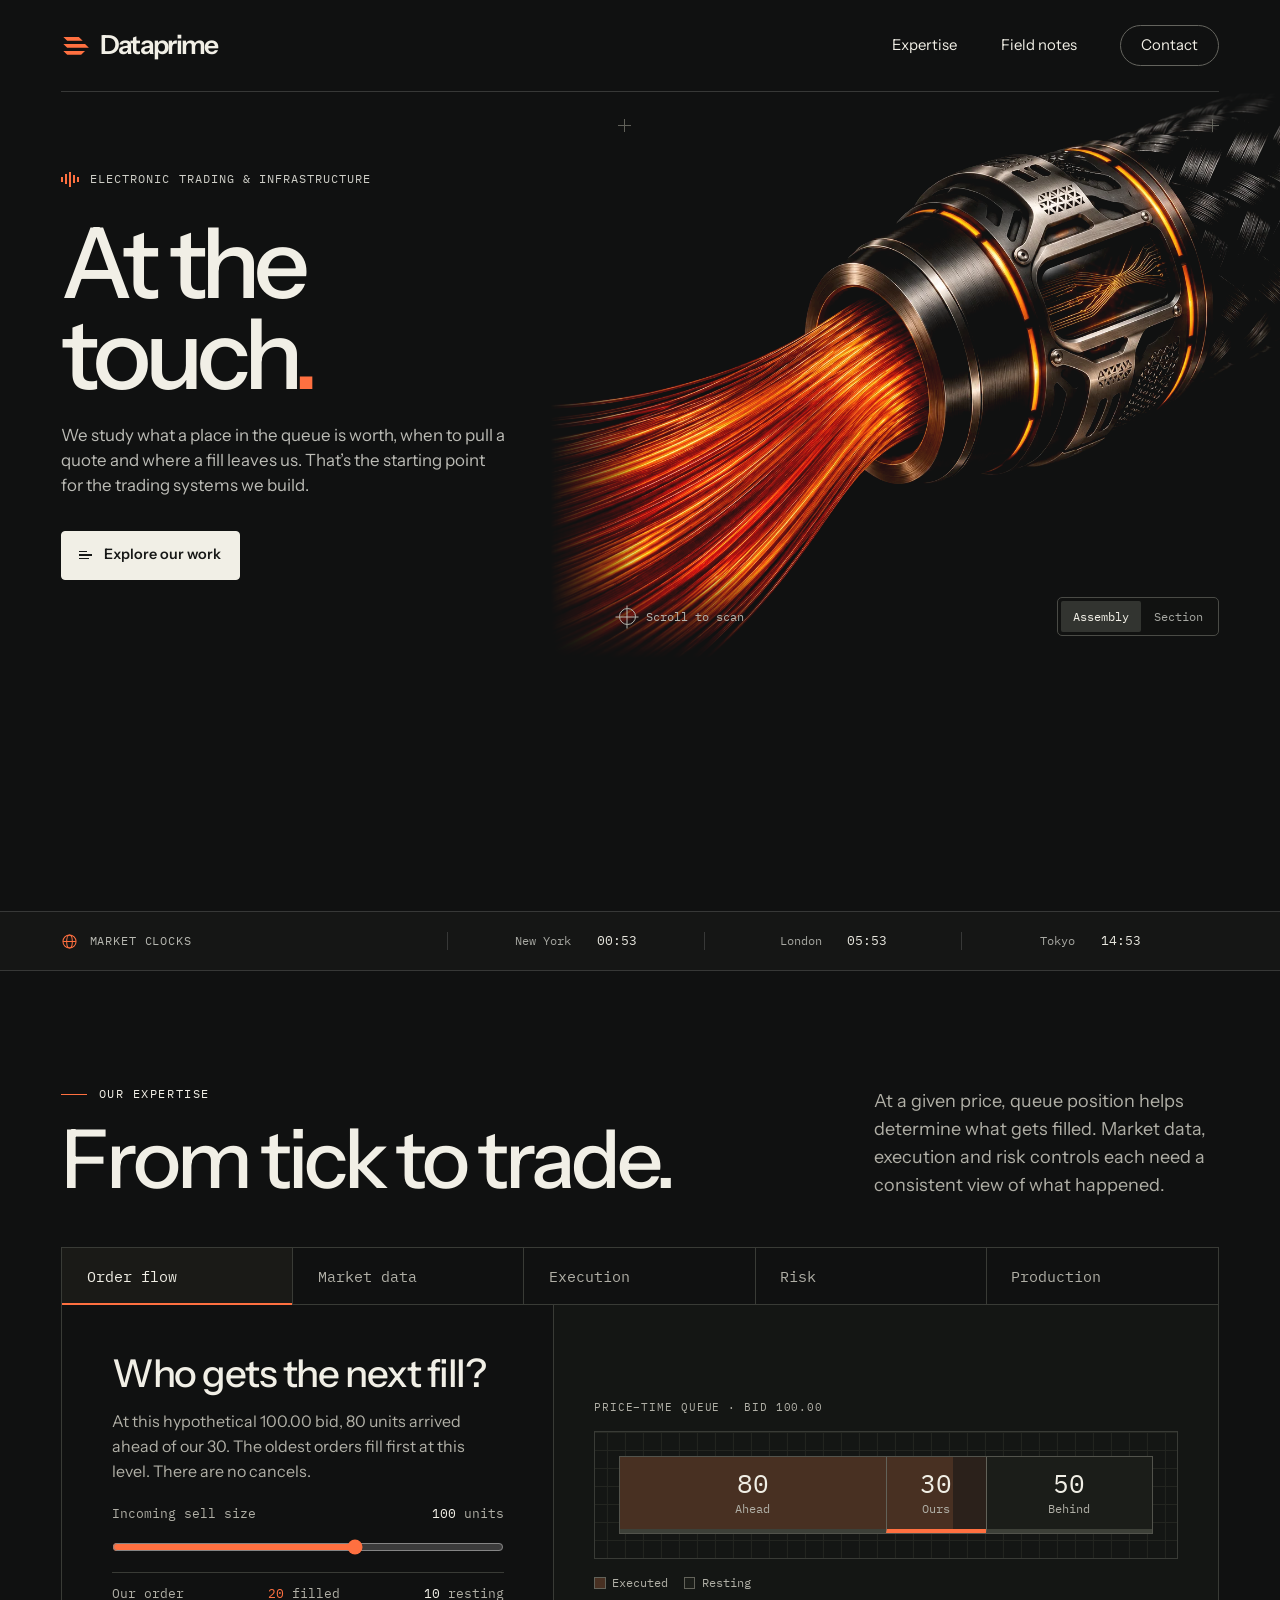
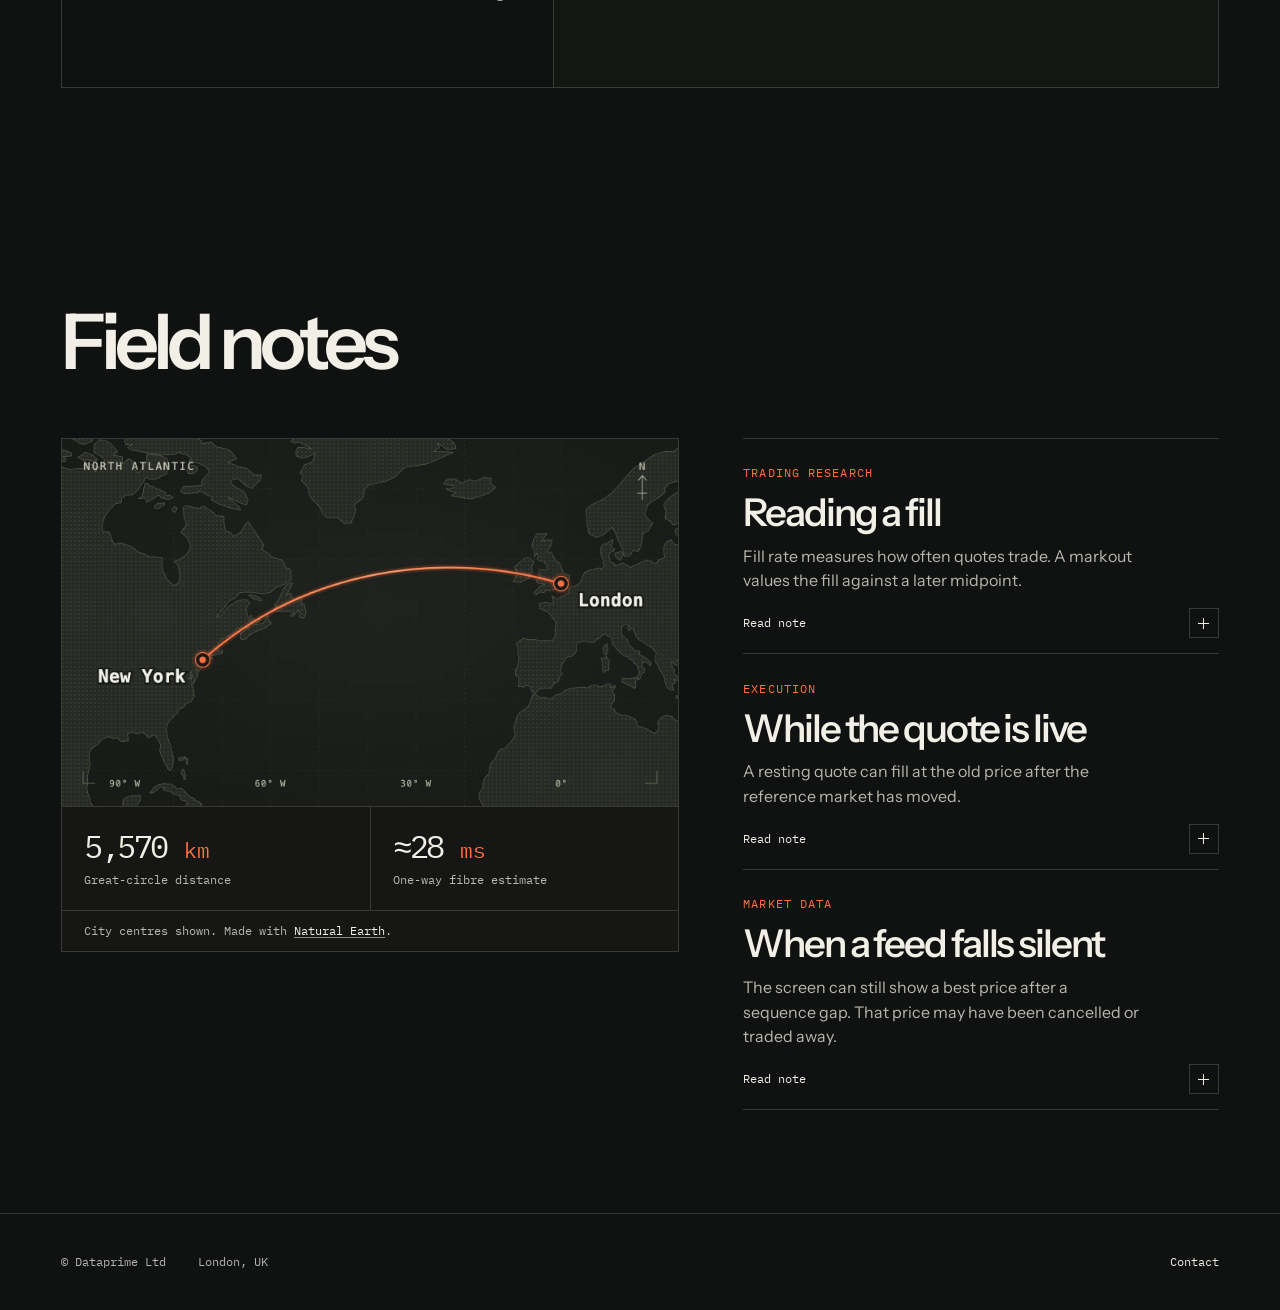
==== commit 604327a0: "Bring trading microstructure to the fore and reveal the photonic cable on scroll" ====
--- a/index.html
+++ b/index.html
@@ -3,23 +3,23 @@
   <head>
     <meta charset="utf-8" />
     <meta name="viewport" content="width=device-width, initial-scale=1" />
-    <title>Dataprime — Trading infrastructure consultancy</title>
+    <title>Dataprime — Electronic trading &amp; infrastructure</title>
     <meta
       name="description"
-      content="Independent engineering and advisory for trading firms. Dataprime works on market data, execution, risk controls and production trading systems."
+      content="Dataprime studies market microstructure, execution and risk, and builds the systems behind electronic trading."
     />
     <meta name="theme-color" content="#101111" />
     <link rel="canonical" href="https://dataprime.dev/" />
     <meta property="og:type" content="website" />
-    <meta property="og:title" content="Dataprime — Inside the critical path" />
+    <meta property="og:title" content="Dataprime — At the touch" />
     <meta
       property="og:description"
-      content="Independent trading infrastructure consultancy. Market data, pre-trade risk, execution and production engineering."
+      content="Queue position, fill quality and the systems between a trading decision and the venue."
     />
     <meta property="og:url" content="https://dataprime.dev/" />
     <meta
       property="og:image"
-      content="https://dataprime.dev/assets/optical-study.jpg"
+      content="https://dataprime.dev/assets/photonic-study.jpg"
     />
     <meta name="twitter:card" content="summary_large_image" />
     <link rel="icon" href="/assets/favicon.svg" type="image/svg+xml" />
@@ -31,9 +31,11 @@
       crossorigin
     />
     <link rel="stylesheet" href="/styles.css" />
+    <link rel="stylesheet" href="/optical-scan.css" />
     <link rel="stylesheet" href="/practice.css" />
     <link rel="stylesheet" href="/notes.css" />
     <script src="/script.js" defer></script>
+    <script src="/optical-scan.js" defer></script>
     <script src="/practice.js" defer></script>
   </head>
   <body id="top">
@@ -49,7 +51,7 @@
           />Dataprime</a
         >
         <nav class="primary-nav" aria-label="Main navigation">
-          <a href="#practice">Practice</a><a href="#notes">Field notes</a
+          <a href="#practice">Expertise</a><a href="#notes">Field notes</a
           ><a class="contact-link" href="/contact/">Contact</a>
         </nav>
       </div>
@@ -61,25 +63,23 @@
             <p class="kicker">
               <span class="signal-icon" aria-hidden="true"
                 ><i></i><i></i><i></i><i></i><i></i></span
-              >Trading infrastructure consultancy
+              >Electronic trading &amp; infrastructure
             </p>
             <h1 id="hero-title">
-              Inside the<br /><span
-                >critical path<span class="stop">.</span></span
-              >
+              At the<br /><span>touch<span class="stop">.</span></span>
             </h1>
             <p class="hero-lead">
-              We design and tune the systems between a market update and an
-              executed order. Independent engineering and advisory for trading
-              firms.
+              We study what a place in the queue is worth, when to pull a quote
+              and where a fill leaves us. That’s the starting point for the
+              trading systems we build.
             </p>
             <a class="practice-link" href="#practice"
               ><span class="link-symbol" aria-hidden="true"
                 ><i></i><i></i><i></i></span
-              >Explore the practice</a
+              >Explore our work</a
             >
           </div>
-          <figure class="study" aria-label="Optical fibre study">
+          <figure class="study" aria-label="Photonic cable study">
             <span class="registration reg-start" aria-hidden="true"></span
             ><span class="registration reg-end" aria-hidden="true"></span>
             <div class="study-viewport">
@@ -87,14 +87,14 @@
                 <source
                   type="image/webp"
                   srcset="
-                    /assets/optical-800.webp   800w,
-                    /assets/optical-1536.webp 1536w
+                    /assets/photonic-800.webp   800w,
+                    /assets/photonic-1536.webp 1536w
                   "
                   sizes="(max-width: 760px) 100vw, 65vw"
                 />
                 <img
-                  src="/assets/optical-study.jpg"
-                  alt="Cutaway study of an optical cable, its dark machined sleeve opening into a fan of orange glass fibres."
+                  src="/assets/photonic-study.jpg"
+                  alt="Concept study of a photonic cable. Amber light traces run beneath its slotted titanium collar and out into a fan of glass fibres."
                   width="1536"
                   height="1024"
                   fetchpriority="high"
@@ -110,10 +110,13 @@
               />
             </div>
             <figcaption class="study-caption">
-              <span class="study-title"
-                ><span class="specimen-glyph" aria-hidden="true"></span>Optical
-                fibre study</span
-              >
+              <span class="study-title">
+                <span class="specimen-glyph" aria-hidden="true"></span>
+                <span class="study-name">Photonic cable study</span>
+                <span class="scan-cue cue-start">Scroll to scan</span>
+                <span class="scan-cue cue-scanning">Optical scan</span>
+                <span class="scan-cue cue-complete">Binary study</span>
+              </span>
               <div
                 class="view-controls"
                 role="group"
@@ -170,12 +173,13 @@
         <div class="wrap">
           <header class="practice-header">
             <div>
-              <p class="practice-eyebrow">The practice</p>
+              <p class="practice-eyebrow">Our expertise</p>
               <h2 id="practice-heading">From tick to trade.</h2>
             </div>
             <p class="practice-intro">
-              We join trading desks and engineering teams for architecture
-              reviews, hands-on builds and production investigations.
+              At a given price, queue position helps determine what gets filled.
+              Market data, execution and risk controls each need a consistent
+              view of what happened.
             </p>
           </header>
 
@@ -183,15 +187,26 @@
             <div
               class="practice-tabs"
               role="tablist"
-              aria-label="Trading infrastructure practice"
+              aria-label="Trading path"
               hidden
             >
               <button
                 type="button"
                 role="tab"
+                id="practice-tab-order-flow"
+                aria-controls="practice-panel-order-flow"
+                aria-selected="true"
+                data-practice-stage="order-flow"
+              >
+                Order flow
+              </button>
+              <button
+                type="button"
+                role="tab"
                 id="practice-tab-data"
                 aria-controls="practice-panel-data"
-                aria-selected="true"
+                aria-selected="false"
+                tabindex="-1"
                 data-practice-stage="data"
               >
                 Market data
@@ -235,22 +250,51 @@
               <div class="practice-panels">
                 <article
                   class="practice-panel"
+                  id="practice-panel-order-flow"
+                  aria-labelledby="practice-title-order-flow"
+                >
+                  <h3 id="practice-title-order-flow">
+                    Who gets the next fill?
+                  </h3>
+                  <p id="practice-queue-assumptions">
+                    At this hypothetical 100.00 bid, 80 units arrived ahead of
+                    our 30. The oldest orders fill first at this level. There
+                    are no cancels.
+                  </p>
+                  <div class="queue-input">
+                    <label for="queue-sell">Incoming sell size</label>
+                    <span><strong data-queue-sell>100</strong> units</span>
+                    <input
+                      id="queue-sell"
+                      type="range"
+                      min="0"
+                      max="160"
+                      value="100"
+                      aria-describedby="practice-queue-assumptions"
+                      hidden
+                    />
+                  </div>
+                  <div class="queue-result" role="status">
+                    <span>Our order</span>
+                    <span><strong data-queue-filled>20</strong> filled</span>
+                    <span><strong data-queue-resting>10</strong> resting</span>
+                  </div>
+                </article>
+                <article
+                  class="practice-panel"
                   id="practice-panel-data"
                   aria-labelledby="practice-title-data"
                 >
-                  <h3 id="practice-title-data">Make the book trustworthy.</h3>
+                  <h3 id="practice-title-data">Is the book usable?</h3>
                   <p>
-                    We build feed handlers and order books that keep sequence
-                    gaps, venue quirks and stale data from leaking into trading
-                    decisions.
+                    Ticks can keep arriving after a sequence gap. Rebuild the
+                    book from a snapshot and apply buffered updates in order
+                    before pricing off it again.
                   </p>
-                  <ul
-                    class="practice-topics"
-                    aria-label="Market data capabilities"
-                  >
-                    <li>Feed handlers</li>
-                    <li>Book reconstruction</li>
-                    <li>Gap recovery</li>
+                  <ul class="practice-topics" aria-label="Market data topics">
+                    <li>Sequence gaps</li>
+                    <li>Snapshot recovery</li>
+                    <li>Book validity</li>
                   </ul>
                 </article>
                 <article
@@ -259,19 +303,16 @@
                   aria-labelledby="practice-title-execution"
                 >
                   <h3 id="practice-title-execution">
-                    Keep order state unambiguous.
+                    What’s working at the venue?
                   </h3>
                   <p>
-                    We design order gateways and lifecycle logic that reconcile
-                    working orders, cancels and fills, including after a broken
-                    session.
+                    A fill can arrive while a cancel is pending. After a
+                    reconnect, reconcile the venue’s fills and open orders
+                    before treating local order state as current.
                   </p>
-                  <ul
-                    class="practice-topics"
-                    aria-label="Execution capabilities"
-                  >
-                    <li>Venue connectivity</li>
+                  <ul class="practice-topics" aria-label="Execution topics">
                     <li>Order state</li>
+                    <li>Drop copy</li>
                     <li>Session recovery</li>
                   </ul>
                 </article>
@@ -280,18 +321,16 @@
                   id="practice-panel-risk"
                   aria-labelledby="practice-title-risk"
                 >
-                  <h3 id="practice-title-risk">
-                    Check risk before orders leave.
-                  </h3>
+                  <h3 id="practice-title-risk">How much exposure remains?</h3>
                   <p>
-                    We put exposure limits and order validation in the
-                    submission path, with explicit behaviour for stale inputs,
-                    rejects and trading halts.
+                    A partial fill changes the position while the remainder can
+                    still trade. Pre-trade limits need to account for both,
+                    including orders with cancels still pending.
                   </p>
-                  <ul class="practice-topics" aria-label="Risk capabilities">
+                  <ul class="practice-topics" aria-label="Risk topics">
                     <li>Pre-trade controls</li>
-                    <li>Exposure limits</li>
-                    <li>Kill switches</li>
+                    <li>Working exposure</li>
+                    <li>Position limits</li>
                   </ul>
                 </article>
                 <article
@@ -300,115 +339,140 @@
                   aria-labelledby="practice-title-production"
                 >
                   <h3 id="practice-title-production">
-                    Make failures reproducible.
+                    Can we replay the decision?
                   </h3>
                   <p>
-                    We trace latency across the trading path and use event
-                    replay to reconstruct failures, test recovery and build
-                    practical runbooks.
+                    Replay the inputs with the code and configuration that ran
+                    at the time. Follow the decision through the risk check,
+                    outbound order and venue response.
                   </p>
-                  <ul
-                    class="practice-topics"
-                    aria-label="Production capabilities"
-                  >
-                    <li>Latency profiling</li>
-                    <li>Event replay</li>
-                    <li>Operational runbooks</li>
+                  <ul class="practice-topics" aria-label="Production topics">
+                    <li>Event capture</li>
+                    <li>Versioned configuration</li>
+                    <li>Deterministic replay</li>
                   </ul>
                 </article>
               </div>
 
-              <figure class="practice-figure">
-                <figcaption>Illustrative trading path</figcaption>
-                <svg
-                  class="practice-schematic"
-                  viewBox="0 0 638 300"
-                  role="img"
-                  aria-labelledby="practice-diagram-title practice-diagram-description"
-                  xmlns="http://www.w3.org/2000/svg"
-                >
-                  <title id="practice-diagram-title">
-                    An electronic trading path
-                  </title>
-                  <desc id="practice-diagram-description">
-                    Market feeds update the order book, which a strategy uses to
-                    generate orders. A pre-trade risk check gates orders on the
-                    way to the venue. Venue acknowledgements and fills return to
-                    the strategy's order management. Production telemetry and
-                    replay span the path.
-                  </desc>
-                  <defs>
-                    <pattern
-                      id="practice-grid"
-                      width="20"
-                      height="20"
-                      patternUnits="userSpaceOnUse"
+              <div class="practice-visuals">
+                <figure class="practice-figure queue-figure">
+                  <figcaption>Price–time queue · Bid 100.00</figcaption>
+                  <div class="queue-board">
+                    <ol
+                      class="queue-depth"
+                      aria-label="Starting queue in fill order"
                     >
-                      <path d="M 20 0 H 0 V 20" />
-                    </pattern>
-                  </defs>
-
-                  <path class="practice-grid" d="M0 0H638V300H0Z" />
-                  <path
-                    class="practice-field-guides"
-                    d="M1 70V1h72 M565 1h72v69 M637 229v70h-72 M73 299H1v-70"
-                  />
-
-                  <g class="practice-route practice-path-production">
+                      <li data-queue-units="80">
+                        <strong>80</strong><span>Ahead</span>
+                      </li>
+                      <li data-queue-units="30">
+                        <strong>30</strong><span>Ours</span>
+                      </li>
+                      <li data-queue-units="50">
+                        <strong>50</strong><span>Behind</span>
+                      </li>
+                    </ol>
+                  </div>
+                  <div class="queue-key" aria-hidden="true">
+                    <span>Executed</span><span>Resting</span>
+                  </div>
+                </figure>
+                <figure class="practice-figure practice-route-figure">
+                  <figcaption>Illustrative trading path</figcaption>
+                  <svg
+                    class="practice-schematic"
+                    viewBox="0 0 638 300"
+                    role="img"
+                    aria-labelledby="practice-diagram-title practice-diagram-description"
+                    xmlns="http://www.w3.org/2000/svg"
+                  >
+                    <title id="practice-diagram-title">
+                      An electronic trading path
+                    </title>
+                    <desc id="practice-diagram-description">
+                      Market feeds update the order book, which a strategy uses
+                      to generate orders. A pre-trade risk check gates orders on
+                      the way to the venue. Venue acknowledgements and fills
+                      return to the strategy's order management. Production
+                      telemetry and replay span the path.
+                    </desc>
+                    <defs>
+                      <pattern
+                        id="practice-grid"
+                        width="20"
+                        height="20"
+                        patternUnits="userSpaceOnUse"
+                      >
+                        <path d="M 20 0 H 0 V 20" />
+                      </pattern>
+                    </defs>
+
+                    <path class="practice-grid" d="M0 0H638V300H0Z" />
                     <path
-                      d="M76 165 V258 H202 M236 165 V232 M398 165 V232 M558 203 V258 H438"
+                      class="practice-field-guides"
+                      d="M1 70V1h72 M565 1h72v69 M637 229v70h-72 M73 299H1v-70"
                     />
-                    <circle cx="76" cy="258" r="3" />
-                    <circle cx="558" cy="258" r="3" />
-                  </g>
-                  <g
-                    class="practice-route practice-path-execution practice-reply"
-                  >
-                    <path d="M558 165 V202 H312 V78 M308 84 L312 78 L316 84" />
-                    <text x="459" y="194" text-anchor="middle">ACK / FILL</text>
-                  </g>
-                  <g class="practice-route practice-path-data">
-                    <path
-                      d="M132 137 H174 M168 133 L174 137 L168 141 M236 109 V54 H274 M268 50 L274 54 L268 58"
-                    />
-                  </g>
-                  <g class="practice-route practice-path-risk">
-                    <path d="M397 54 H426 V110 M422 104 L426 110 L430 104" />
-                  </g>
-                  <g
-                    class="practice-route practice-path-execution practice-path-risk"
-                  >
-                    <path d="M460 137 H500 M494 133 L500 137 L494 141" />
-                  </g>
-
-                  <g class="practice-node practice-path-data">
-                    <rect x="20" y="110" width="112" height="54" />
-                    <text x="76" y="138">Feed</text>
-                  </g>
-                  <g class="practice-node practice-path-data">
-                    <rect x="174" y="110" width="124" height="54" />
-                    <text x="236" y="138">Order book</text>
-                  </g>
-                  <g
-                    class="practice-node practice-path-data practice-path-execution practice-path-risk"
-                  >
-                    <rect x="274" y="31" width="123" height="46" />
-                    <text x="335.5" y="55">Strategy</text>
-                  </g>
-                  <g class="practice-node practice-path-risk">
-                    <rect x="336" y="110" width="124" height="54" />
-                    <text x="398" y="138">Risk check</text>
-                  </g>
-                  <g class="practice-node practice-path-execution">
-                    <rect x="500" y="110" width="116" height="54" />
-                    <text x="558" y="138">Venue</text>
-                  </g>
-                  <g class="practice-node practice-path-production">
-                    <rect x="202" y="232" width="236" height="51" />
-                    <text x="320" y="258">Telemetry / replay</text>
-                  </g>
-                </svg>
-              </figure>
+
+                    <g class="practice-route practice-path-production">
+                      <path
+                        d="M76 165 V258 H202 M236 165 V232 M398 165 V232 M558 203 V258 H438"
+                      />
+                      <circle cx="76" cy="258" r="3" />
+                      <circle cx="558" cy="258" r="3" />
+                    </g>
+                    <g
+                      class="practice-route practice-path-execution practice-reply"
+                    >
+                      <path
+                        d="M558 165 V202 H312 V78 M308 84 L312 78 L316 84"
+                      />
+                      <text x="459" y="194" text-anchor="middle">
+                        ACK / FILL
+                      </text>
+                    </g>
+                    <g class="practice-route practice-path-data">
+                      <path
+                        d="M132 137 H174 M168 133 L174 137 L168 141 M236 109 V54 H274 M268 50 L274 54 L268 58"
+                      />
+                    </g>
+                    <g class="practice-route practice-path-risk">
+                      <path d="M397 54 H426 V110 M422 104 L426 110 L430 104" />
+                    </g>
+                    <g
+                      class="practice-route practice-path-execution practice-path-risk"
+                    >
+                      <path d="M460 137 H500 M494 133 L500 137 L494 141" />
+                    </g>
+
+                    <g class="practice-node practice-path-data">
+                      <rect x="20" y="110" width="112" height="54" />
+                      <text x="76" y="138">Feed</text>
+                    </g>
+                    <g class="practice-node practice-path-data">
+                      <rect x="174" y="110" width="124" height="54" />
+                      <text x="236" y="138">Order book</text>
+                    </g>
+                    <g
+                      class="practice-node practice-path-data practice-path-execution practice-path-risk"
+                    >
+                      <rect x="274" y="31" width="123" height="46" />
+                      <text x="335.5" y="55">Strategy</text>
+                    </g>
+                    <g class="practice-node practice-path-risk">
+                      <rect x="336" y="110" width="124" height="54" />
+                      <text x="398" y="138">Risk check</text>
+                    </g>
+                    <g class="practice-node practice-path-execution">
+                      <rect x="500" y="110" width="116" height="54" />
+                      <text x="558" y="138">Venue</text>
+                    </g>
+                    <g class="practice-node practice-path-production">
+                      <rect x="202" y="232" width="236" height="51" />
+                      <text x="320" y="258">Telemetry / replay</text>
+                    </g>
+                  </svg>
+                </figure>
+              </div>
             </div>
           </div>
         </div>
@@ -457,48 +521,91 @@
             <div class="field-notes__articles">
               <article
                 class="field-notes__article"
-                aria-labelledby="note-distance"
-              >
-                <p class="field-notes__topic">Network architecture</p>
-                <h3 id="note-distance">Distance sets the floor</h3>
+                aria-labelledby="note-markout"
+              >
+                <p class="field-notes__topic">Trading research</p>
+                <h3 id="note-markout">Reading a fill</h3>
                 <p class="field-notes__dek">
-                  Start with the propagation budget before tuning the code on
-                  either end.
+                  Fill rate measures how often quotes trade. A markout values
+                  the fill against a later midpoint.
                 </p>
                 <details class="field-notes__disclosure">
                   <summary>
                     <span class="field-notes__read">Read note</span>
                     <span class="field-notes__close">Close note</span>
                     <span class="field-notes__sr-only">
-                      on the latency floor</span
+                      on interpreting fills</span
                     >
                     <span class="field-notes__toggle" aria-hidden="true"></span>
                   </summary>
                   <div class="field-notes__body">
                     <p>
+                      Suppose a passive bid fills at 100.00 and the midpoint is
+                      99.98 one second later. For the buyer, the later midpoint
+                      less the fill price gives a signed markout of −0.02 per
+                      unit before fees or rebates.
+                    </p>
+                    <p>
+                      A single negative markout can reflect ordinary price
+                      noise. If it recurs across fills at similar spreads and
+                      volatility, the pattern can point to adverse selection.
+                      Compare several horizons to see whether the move persists.
+                    </p>
+                    <p>
+                      Read markouts alongside fill rate and the urgency of the
+                      order. A desk that needs to complete an order promptly may
+                      accept a different trade-off from one that can wait.
+                      <a
+                        href="https://www.nasdaq.com/articles/what-markouts-are-and-why-they-dont-always-matter-2020-07-23"
+                        >Nasdaq’s discussion of markouts</a
+                      >.
+                    </p>
+                  </div>
+                </details>
+              </article>
+
+              <article
+                class="field-notes__article"
+                aria-labelledby="note-distance"
+              >
+                <p class="field-notes__topic">Execution</p>
+                <h3 id="note-distance">While the quote is live</h3>
+                <p class="field-notes__dek">
+                  A resting quote can fill at the old price after the reference
+                  market has moved.
+                </p>
+                <details class="field-notes__disclosure">
+                  <summary>
+                    <span class="field-notes__read">Read note</span>
+                    <span class="field-notes__close">Close note</span>
+                    <span class="field-notes__sr-only"> on quote lifetime</span>
+                    <span class="field-notes__toggle" aria-hidden="true"></span>
+                  </summary>
+                  <div class="field-notes__body">
+                    <p>
+                      A cancel in flight leaves the remaining size exposed.
+                      Trace the time from the reference price move through feed
+                      receipt and the pricing decision to the event that removes
+                      or replaces the quote at the venue. Include any fills
+                      along the way.
+                    </p>
+                    <p>
                       New York and London are about 5,570 km apart along a great
                       circle. At a rounded 200,000 km/s in glass, a fibre that
                       followed that line would take about 28 ms to carry a
-                      signal one way. Installed cable length, equipment and
-                      queueing add to that illustrative budget.
-                    </p>
-                    <p>
-                      For an order path, trace the elapsed time from market-data
-                      arrival to the order leaving the gateway. Timestamp feed
-                      ingress, book update, decision and send. Compare spans on
-                      the same clock where possible. Across hosts, measure clock
-                      offset and include the uncertainty in the result.
-                    </p>
-                    <p>
-                      A tail that grows in bursts points to a different
-                      investigation than a steady offset. Break down queue time
-                      and processing time under representative load before
-                      deciding where to optimise.
+                      signal one way. Installed fibre can follow a longer path.
+                      Equipment and queueing add their own delays.
                       <a
                         href="https://www.corning.com/media/worldwide/coc/documents/Fiber/white-paper/WP8080_03-11.pdf"
                         >Corning’s optical propagation analysis</a
                       >.
                     </p>
+                    <p>
+                      Break the local part of that timeline into queueing and
+                      processing. Across systems, account for clock offset and
+                      report the uncertainty. It determines how confidently the
+                      desk can place a fill before or after the price move.
+                    </p>
                   </div>
                 </details>
               </article>
@@ -507,8 +614,8 @@
                 <p class="field-notes__topic">Market data</p>
                 <h3 id="note-feed">When a feed falls silent</h3>
                 <p class="field-notes__dek">
-                  Define what counts as a usable book during a quiet market, a
-                  sequence gap and a replay.
+                  The screen can still show a best price after a sequence gap.
+                  That price may have been cancelled or traded away.
                 </p>
                 <details class="field-notes__disclosure">
                   <summary>
@@ -521,29 +628,27 @@
                   </summary>
                   <div class="field-notes__body">
                     <p>
-                      During a quiet market, track transport liveness and book
-                      completeness separately. Track the next expected sequence
-                      number for each feed session. On MoldUDP64, the heartbeat
-                      carries that sequence, so a receiver can detect a missing
-                      message between market updates.
+                      Track the next expected sequence number for each feed
+                      session. A MoldUDP64 heartbeat carries the sender’s next
+                      sequence number, so it can reveal a missed update during a
+                      quiet market.
                       <a
                         href="https://www.nasdaqtrader.com/content/technicalsupport/specifications/dataproducts/moldudp64.pdf"
                         >Nasdaq’s MoldUDP64 specification</a
                       >.
                     </p>
                     <p>
-                      When a gap appears, mark the affected books as recovering
-                      and tell downstream consumers which decisions can proceed.
-                      Buffer live updates during replay. If the missing range
-                      has aged out and the venue supports sequenced snapshots,
-                      rebuild at the snapshot boundary and apply the contiguous
-                      updates that follow it.
-                    </p>
-                    <p>
-                      Set the return-to-live test in advance. Require a
-                      contiguous sequence and a backlog within the freshness
-                      budget. Record the gap range, the recovery source and the
-                      time until the book was usable again.
+                      When a gap appears, pass the recovering state to pricing
+                      and risk checks that depend on the affected books. Track
+                      working orders separately through venue acknowledgements
+                      and execution reports.
+                    </p>
+                    <p>
+                      Buffer live updates during replay. If recovery needs a
+                      sequenced snapshot, apply the contiguous updates after its
+                      boundary. The book is usable again once the sequence is
+                      complete and the backlog is within the desk’s freshness
+                      budget.
                     </p>
                   </div>
                 </details>
--- a/styles.css
+++ b/styles.css
@@ -322,6 +322,25 @@
   align-items: center;
   color: #b5b5ae;
 }
+.scan-cue {
+  display: none;
+}
+.hero[data-optical-scan="ready"]
+  .study:has(.assembly-view:not([hidden]))
+  .study-name {
+  display: none;
+}
+.hero[data-optical-phase="start"]
+  .study:has(.assembly-view:not([hidden]))
+  .cue-start,
+.hero[data-optical-phase="scanning"]
+  .study:has(.assembly-view:not([hidden]))
+  .cue-scanning,
+.hero[data-optical-phase="complete"]
+  .study:has(.assembly-view:not([hidden]))
+  .cue-complete {
+  display: inline;
+}
 .specimen-glyph {
   width: 17px;
   height: 17px;
@@ -491,7 +510,7 @@
     width: 1.6rem;
   }
   .primary-nav {
-    gap: 1.1rem;
+    gap: clamp(0.8rem, 3.35vw, 1.1rem);
     font-size: 0.85rem;
   }
   .primary-nav .contact-link {
@@ -577,19 +596,44 @@
     gap: 1rem;
   }
 }
+@media (min-width: 381px) and (max-width: 440px) {
+  .wordmark {
+    font-size: 1.2rem;
+  }
+  .wordmark img {
+    width: 1.35rem;
+  }
+  .primary-nav {
+    font-size: 0.8rem;
+    gap: 0.75rem;
+    white-space: nowrap;
+  }
+  .primary-nav .contact-link {
+    padding-inline: 0.7rem;
+  }
+}
 @media (max-width: 380px) {
   :root {
     --gutter: 1rem;
   }
+  .nav-row {
+    height: auto;
+    display: grid;
+    grid-template-columns: 1fr;
+    gap: 0.45rem;
+    padding-block: 0.9rem 0.55rem;
+  }
   .wordmark {
-    font-size: 1.18rem;
+    justify-self: start;
+    font-size: 1.35rem;
   }
   .wordmark img {
     width: 1.32rem;
   }
   .primary-nav {
-    gap: 0.68rem;
-    font-size: 0.77rem;
+    justify-content: space-between;
+    gap: 0.8rem;
+    font-size: 0.85rem;
     white-space: nowrap;
   }
   .primary-nav .contact-link {
@@ -622,10 +666,3 @@
     scroll-behavior: auto !important;
   }
 }
-
-@media (hover: hover) and (pointer: fine) and (prefers-reduced-motion: no-preference) {
-  .assembly-view img {
-    transform: scale(1.025) translate(var(--study-x, 0%), var(--study-y, 0%));
-    transition: transform 0.45s ease-out;
-  }
-}
--- a/optical-scan.css
+++ b/optical-scan.css
@@ -0,0 +1,108 @@
+.optical-scan-stack {
+  --scan-object-position: 51% 51%;
+  position: relative;
+  width: 100%;
+  height: 100%;
+  mix-blend-mode: lighten;
+  mask-image:
+    linear-gradient(90deg, transparent, #000 13%, #000 98%),
+    linear-gradient(180deg, transparent, #000 9%, #000 84%, transparent);
+  mask-composite: intersect;
+}
+
+.optical-scan-stack:has(.assembly-view[hidden]) {
+  display: none;
+}
+
+.optical-scan-stack .assembly-view {
+  mix-blend-mode: normal;
+  mask-image: none;
+}
+
+.optical-scan-stack .assembly-view img {
+  object-position: var(--scan-object-position);
+  transform: none;
+}
+
+.optical-scan-plate,
+.optical-scan-boundary {
+  position: absolute;
+  display: none;
+  pointer-events: none;
+}
+
+.hero:is([data-optical-phase="scanning"], [data-optical-phase="complete"]) .optical-scan-plate {
+  --scan-edge: var(--scan-front, -9%);
+  inset: 0;
+  display: block;
+  width: 100%;
+  height: 100%;
+  object-fit: cover;
+  object-position: var(--scan-object-position);
+  clip-path: polygon(0 0, calc(var(--scan-edge) + 8%) 0, calc(var(--scan-edge) - 8%) 100%, 0 100%);
+}
+
+.hero[data-optical-phase="scanning"] .optical-scan-binary {
+  --scan-edge: calc(var(--scan-front, -9%) - 6%);
+}
+
+.hero[data-optical-phase="complete"] .optical-scan-plate {
+  clip-path: none;
+}
+
+.hero[data-optical-phase="scanning"] .optical-scan-boundary {
+  top: 0;
+  left: calc(var(--scan-front, -9%) - 8%);
+  display: block;
+  width: 16%;
+  height: 100%;
+  overflow: visible;
+  opacity: var(--scan-beam, 0);
+  stroke: #ffc196;
+  stroke-width: 0.75;
+}
+
+/* Wider screens briefly pin the hero. Portrait uses its native scroll space. */
+@media (min-width: 761px) and (prefers-reduced-motion: no-preference) {
+  .hero[data-optical-scan] {
+    overflow: clip;
+  }
+
+  .hero[data-optical-scan]::after {
+    display: block;
+    height: clamp(8rem, 28svh, 19rem);
+    content: "";
+  }
+
+  .hero[data-optical-scan] .hero-grid {
+    position: sticky;
+    top: clamp(-8rem, calc(100svh - clamp(32rem, 42vw, 45rem)), 3.25rem);
+  }
+
+  .hero[data-optical-section-flow] {
+    padding-top: var(--scan-section-offset, 0px);
+  }
+
+  .hero[data-optical-section-flow]::after {
+    display: none;
+  }
+
+  .hero[data-optical-section-flow] .hero-grid {
+    position: relative;
+    top: auto;
+  }
+}
+
+@media (max-width: 760px) {
+  .optical-scan-stack {
+    --scan-object-position: center 54%;
+    mask-image: linear-gradient(180deg, transparent, #000 12%, #000 78%, transparent);
+  }
+}
+
+@media (prefers-reduced-motion: reduce) {
+  .hero .optical-scan-stack .optical-scan-plate,
+  .hero .optical-scan-stack .optical-scan-boundary {
+    display: none;
+  }
+}
--- a/practice.css
+++ b/practice.css
@@ -64,7 +64,7 @@
 
 .practice-tabs {
   display: grid;
-  grid-template-columns: repeat(4, minmax(0, 1fr));
+  grid-template-columns: repeat(5, minmax(0, 1fr));
   border-bottom: 1px solid var(--practice-rule);
 }
 
@@ -72,7 +72,7 @@
   position: relative;
   min-width: 0;
   min-height: 3.5rem;
-  padding: 0.9rem clamp(0.7rem, 2.6vw, 1.65rem);
+  padding: 0.9rem clamp(0.7rem, 1.9vw, 1.65rem);
   border: 0;
   border-right: 1px solid var(--practice-rule);
   border-radius: 0;
@@ -189,6 +189,148 @@
   content: "";
 }
 
+.practice-visuals {
+  display: grid;
+  min-width: 0;
+}
+
+.practice:not([data-practice-active]) .practice-route-figure {
+  border-top: 1px solid var(--practice-rule);
+}
+
+.practice[data-practice-active="order-flow"] .practice-route-figure,
+.practice[data-practice-active]:not([data-practice-active="order-flow"]) .queue-figure {
+  display: none;
+}
+
+.queue-input,
+.queue-result {
+  display: flex;
+  flex-wrap: wrap;
+  align-items: baseline;
+  justify-content: space-between;
+  gap: 0.5rem 0.7rem;
+  color: var(--practice-muted);
+  font: 400 clamp(0.6875rem, 1vw, 0.8125rem)/1.4 var(--mono, monospace);
+  font-variant-numeric: tabular-nums;
+}
+
+.queue-input {
+  margin-top: 1.3rem;
+}
+
+.queue-input strong,
+.queue-result strong {
+  color: var(--practice-ink);
+  font-weight: 500;
+}
+
+.queue-input input {
+  flex: 1 0 100%;
+  min-width: 0;
+  min-height: 2rem;
+  margin: 0;
+  accent-color: var(--practice-signal);
+  cursor: pointer;
+}
+
+.queue-input input:focus-visible {
+  outline: 2px solid var(--practice-signal);
+  outline-offset: 3px;
+}
+
+.queue-result {
+  margin-top: 0.55rem;
+  padding-top: 0.75rem;
+  border-top: 1px solid var(--practice-rule);
+}
+
+.queue-result [data-queue-filled] {
+  color: var(--practice-signal);
+}
+
+.queue-board {
+  padding: clamp(0.7rem, 2.4vw, 1.5rem);
+  border: 1px solid var(--practice-rule);
+  background:
+    linear-gradient(90deg, #232520 1px, transparent 1px) center / 18px 18px,
+    linear-gradient(#232520 1px, transparent 1px) center / 18px 18px;
+}
+
+.queue-depth {
+  display: grid;
+  grid-template-columns: 80fr 30fr 50fr;
+  margin: 0;
+  padding: 0;
+  border: 1px solid #52534c;
+  list-style: none;
+}
+
+.queue-depth li {
+  --queue-fill: 0%;
+  --queue-segment: #1b1d19;
+  display: grid;
+  gap: 0.15rem;
+  min-width: 0;
+  min-height: 4.75rem;
+  align-content: center;
+  border-bottom: 4px solid #3d4038;
+  background: linear-gradient(90deg, #483022 var(--queue-fill), var(--queue-segment) var(--queue-fill));
+  color: var(--practice-ink);
+  text-align: center;
+  font-family: var(--mono, monospace);
+}
+
+.queue-depth li + li {
+  border-left: 1px solid #626259;
+}
+
+.queue-depth li:first-child {
+  --queue-fill: 100%;
+}
+
+.queue-depth li:nth-child(2) {
+  --queue-fill: 66.6667%;
+  --queue-segment: #2b211b;
+  border-bottom-color: var(--practice-signal);
+}
+
+.queue-depth strong {
+  font-size: clamp(0.95rem, 2.3vw, 1.65rem);
+  font-weight: 400;
+  line-height: 1.15;
+}
+
+.queue-depth span,
+.queue-key {
+  color: var(--practice-muted);
+  font: 400 clamp(0.625rem, 1vw, 0.75rem)/1.35 var(--mono, monospace);
+}
+
+.queue-key {
+  display: flex;
+  flex-wrap: wrap;
+  gap: 0.5rem 1rem;
+}
+
+.queue-key span {
+  display: inline-flex;
+  align-items: center;
+  gap: 0.4rem;
+}
+
+.queue-key span::before {
+  width: 0.72rem;
+  height: 0.72rem;
+  border: 1px solid #626259;
+  background: #483022;
+  content: "";
+}
+
+.queue-key span + span::before {
+  background: #1b1d19;
+}
+
 .practice-figure {
   display: grid;
   align-content: center;
@@ -310,28 +452,35 @@
   }
 }
 
-@media (max-width: 420px) {
+@media (max-width: 560px) {
   .practice-tabs {
-    grid-template-columns: repeat(2, minmax(0, 1fr));
+    grid-template-columns: repeat(6, minmax(0, 1fr));
   }
 
   .practice-tabs button {
+    grid-column: span 2;
     min-height: 2.75rem;
-    padding-inline: 0.85rem;
-  }
-
-  .practice-tabs button:nth-child(-n + 2) {
+    padding-inline: 0.5rem;
+  }
+
+  .practice-tabs button:nth-child(-n + 3) {
     border-bottom: 1px solid var(--practice-rule);
   }
 
-  .practice-tabs button:nth-child(even) {
+  .practice-tabs button:nth-child(3) {
     border-right: 0;
+  }
+
+  .practice-tabs button:nth-child(n + 4) {
+    grid-column: span 3;
   }
 
   .practice-tabs button[aria-selected="true"]::after {
     bottom: 0;
   }
-
+}
+
+@media (max-width: 420px) {
   .practice-panel {
     padding-inline: 1.1rem;
   }
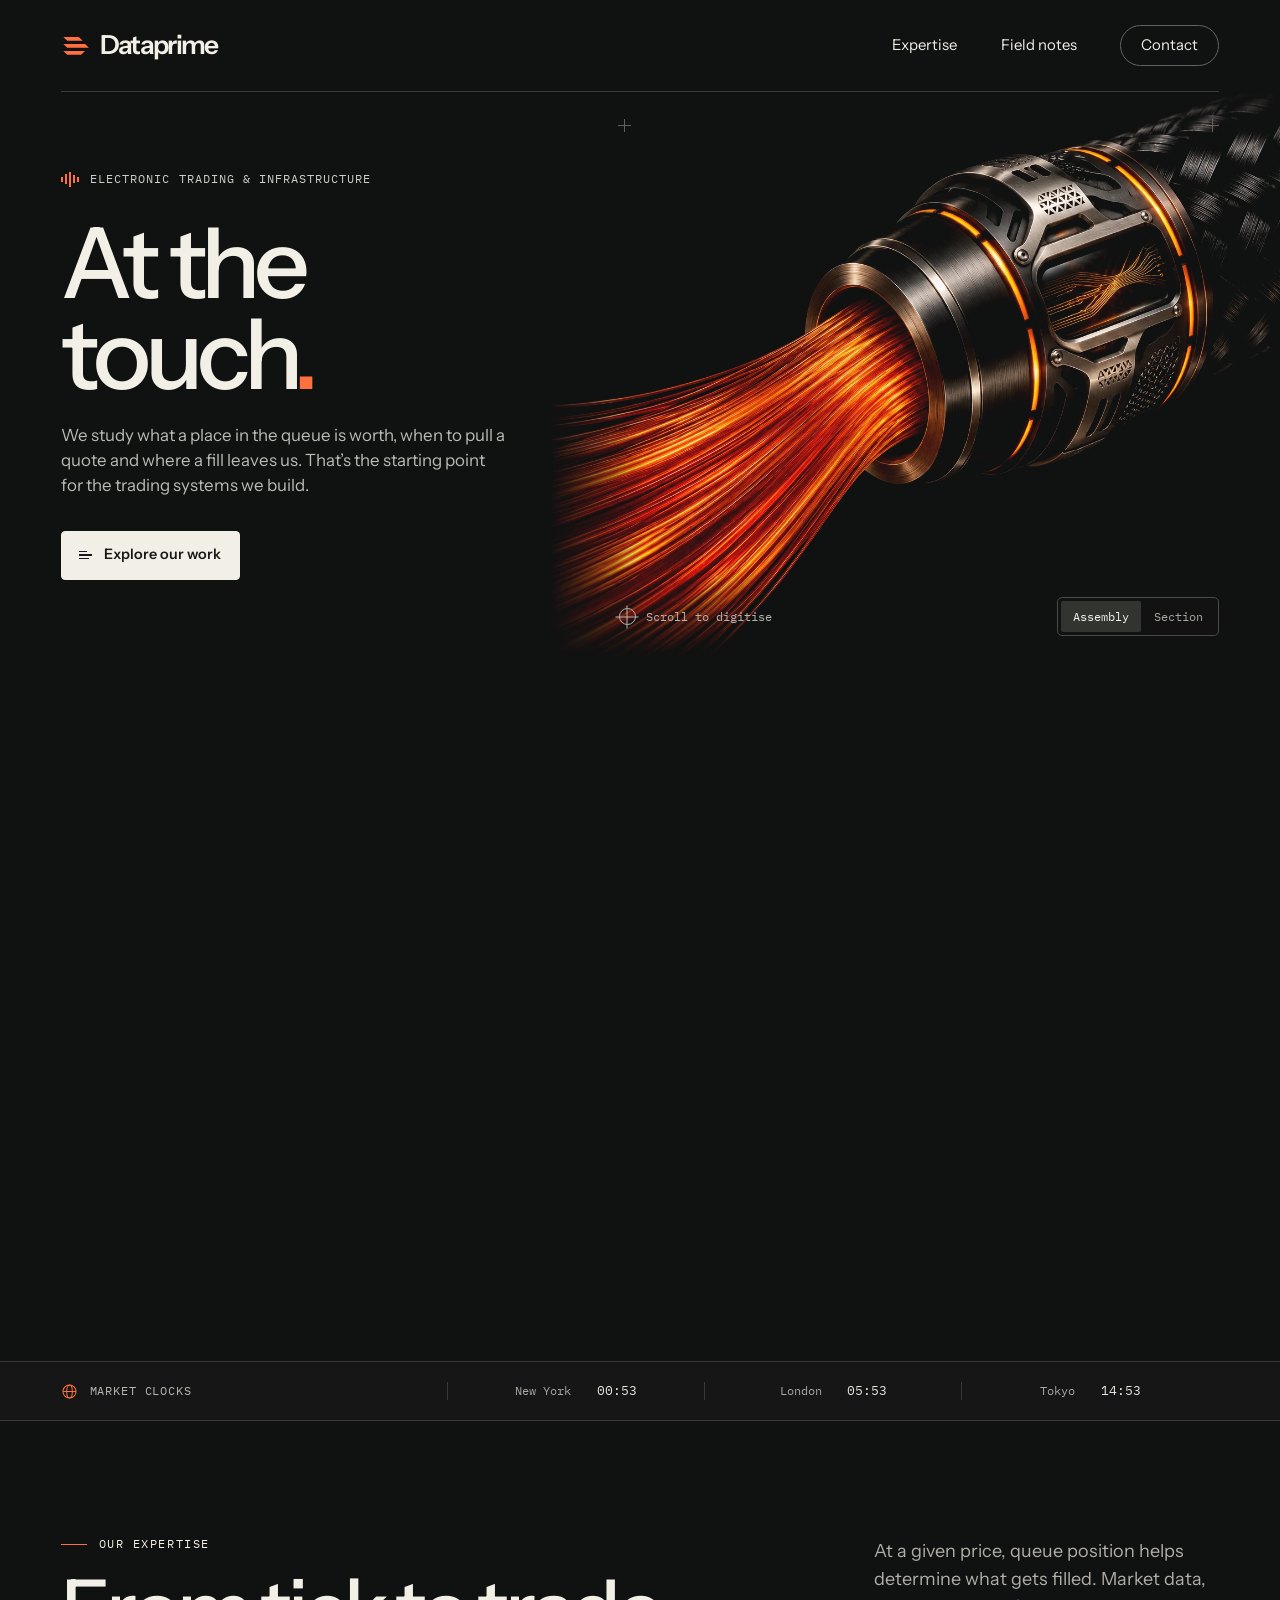
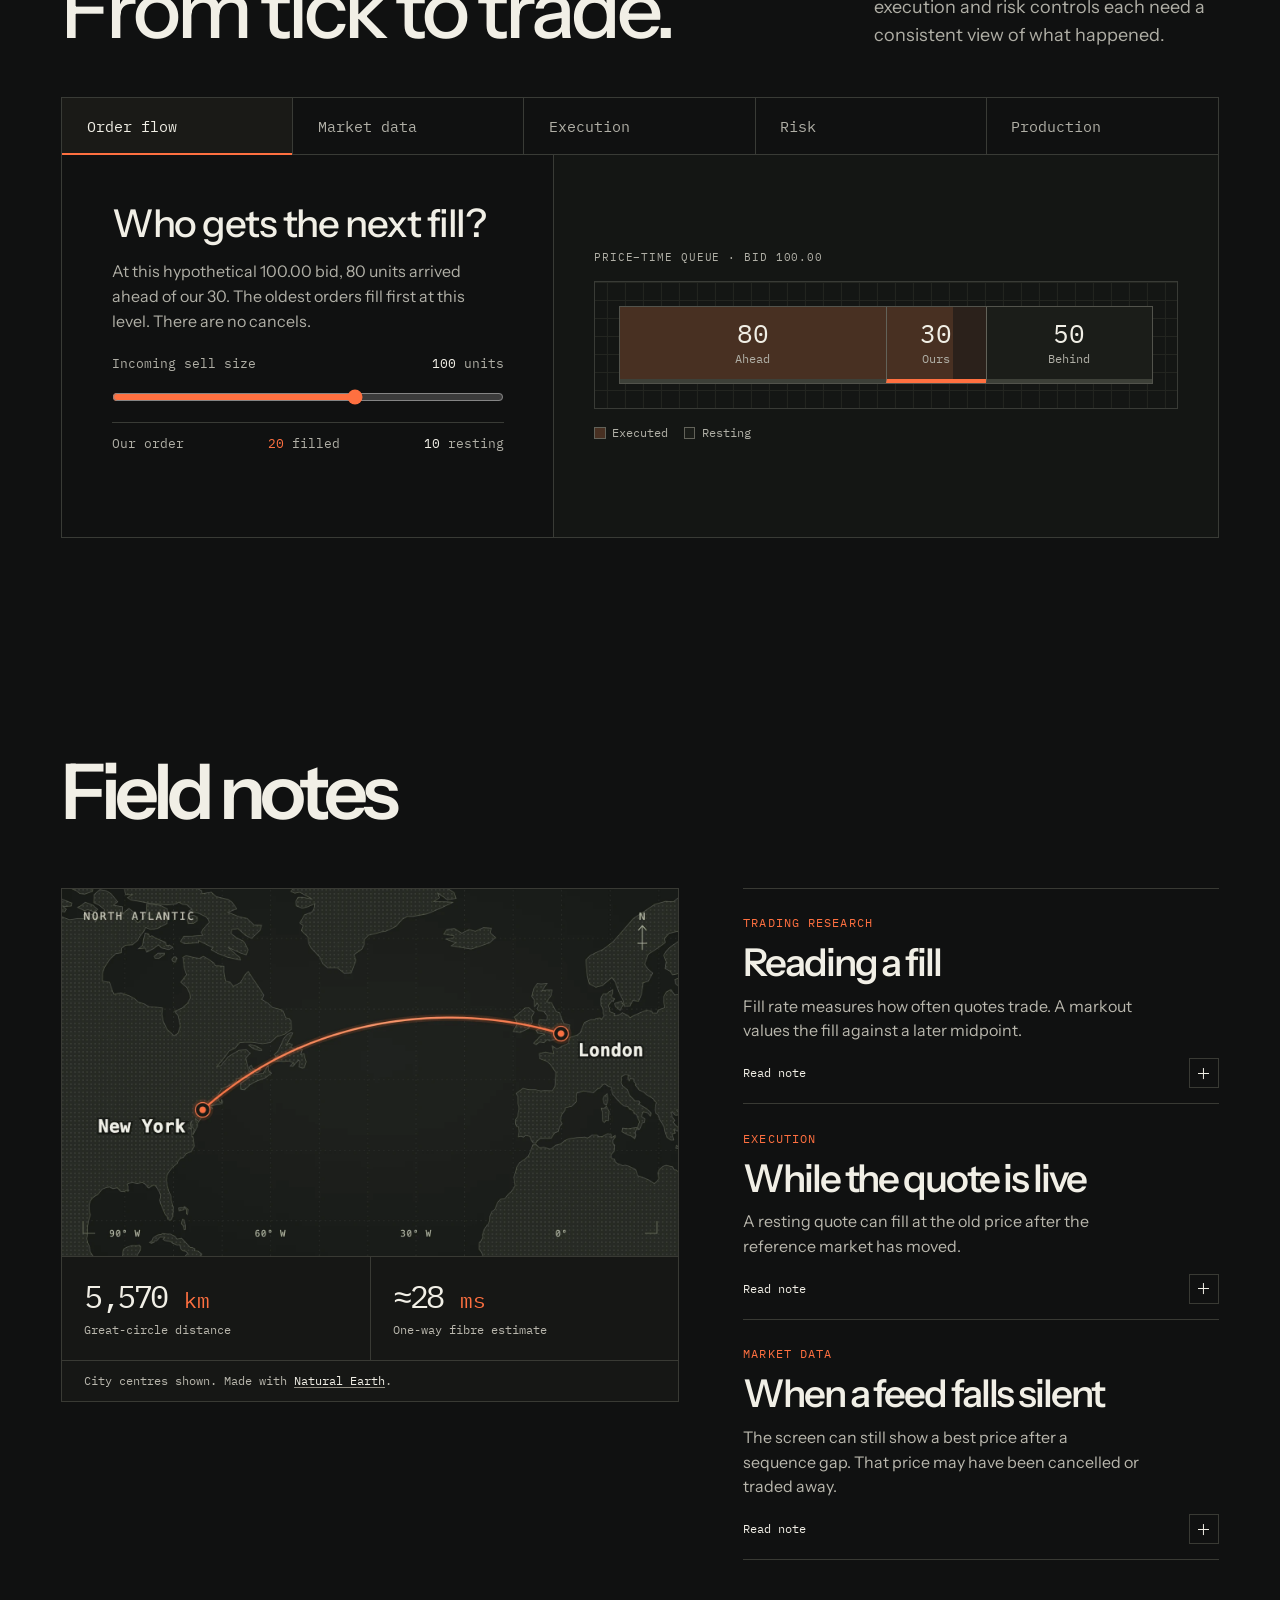
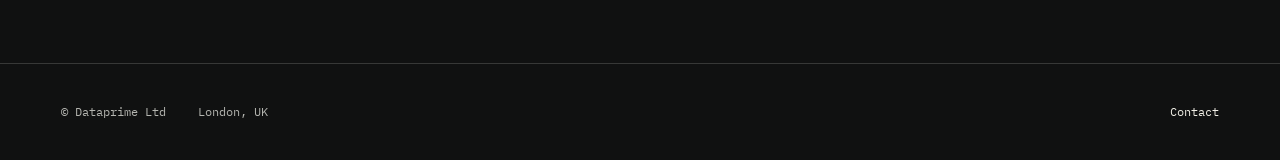
==== commit b9acf991: "Blend the whole cable continuously with scroll progress" ====
--- a/index.html
+++ b/index.html
@@ -30,13 +30,13 @@
       type="font/woff2"
       crossorigin
     />
-    <link rel="stylesheet" href="/styles.css" />
-    <link rel="stylesheet" href="/optical-scan.css" />
-    <link rel="stylesheet" href="/practice.css" />
+    <link rel="stylesheet" href="/styles.css?v=f256343ba1" />
+    <link rel="stylesheet" href="/optical-scan.css?v=66ab39f1e2" />
+    <link rel="stylesheet" href="/practice.css?v=b164f9aa45" />
     <link rel="stylesheet" href="/notes.css" />
-    <script src="/script.js" defer></script>
-    <script src="/optical-scan.js" defer></script>
-    <script src="/practice.js" defer></script>
+    <script src="/script.js?v=8922699587" defer></script>
+    <script src="/optical-scan.js?v=1759d6b1c2" defer></script>
+    <script src="/practice.js?v=fafe996a1b" defer></script>
   </head>
   <body id="top">
     <a class="skip-link" href="#main">Skip to content</a>
@@ -113,8 +113,8 @@
               <span class="study-title">
                 <span class="specimen-glyph" aria-hidden="true"></span>
                 <span class="study-name">Photonic cable study</span>
-                <span class="scan-cue cue-start">Scroll to scan</span>
-                <span class="scan-cue cue-scanning">Optical scan</span>
+                <span class="scan-cue cue-start">Scroll to digitise</span>
+                <span class="scan-cue cue-scanning">Digitising</span>
                 <span class="scan-cue cue-complete">Binary study</span>
               </span>
               <div
--- a/optical-scan.css
+++ b/optical-scan.css
@@ -24,42 +24,21 @@
   transform: none;
 }
 
-.optical-scan-plate,
-.optical-scan-boundary {
+.optical-scan-plate {
   position: absolute;
-  display: none;
-  pointer-events: none;
-}
-
-.hero:is([data-optical-phase="scanning"], [data-optical-phase="complete"]) .optical-scan-plate {
-  --scan-edge: var(--scan-front, -9%);
   inset: 0;
   display: block;
   width: 100%;
   height: 100%;
   object-fit: cover;
   object-position: var(--scan-object-position);
-  clip-path: polygon(0 0, calc(var(--scan-edge) + 8%) 0, calc(var(--scan-edge) - 8%) 100%, 0 100%);
+  pointer-events: none;
+  opacity: var(--engraving-opacity, 0);
+  transition: opacity 100ms linear;
 }
 
-.hero[data-optical-phase="scanning"] .optical-scan-binary {
-  --scan-edge: calc(var(--scan-front, -9%) - 6%);
-}
-
-.hero[data-optical-phase="complete"] .optical-scan-plate {
-  clip-path: none;
-}
-
-.hero[data-optical-phase="scanning"] .optical-scan-boundary {
-  top: 0;
-  left: calc(var(--scan-front, -9%) - 8%);
-  display: block;
-  width: 16%;
-  height: 100%;
-  overflow: visible;
-  opacity: var(--scan-beam, 0);
-  stroke: #ffc196;
-  stroke-width: 0.75;
+.optical-scan-binary {
+  opacity: var(--binary-opacity, 0);
 }
 
 /* Wider screens briefly pin the hero. Portrait uses its native scroll space. */
@@ -70,7 +49,7 @@
 
   .hero[data-optical-scan]::after {
     display: block;
-    height: clamp(8rem, 28svh, 19rem);
+    height: clamp(22rem, 78svh, 58rem);
     content: "";
   }
 
@@ -101,8 +80,8 @@
 }
 
 @media (prefers-reduced-motion: reduce) {
-  .hero .optical-scan-stack .optical-scan-plate,
-  .hero .optical-scan-stack .optical-scan-boundary {
+  .hero .optical-scan-stack .optical-scan-plate {
     display: none;
+    transition: none;
   }
 }
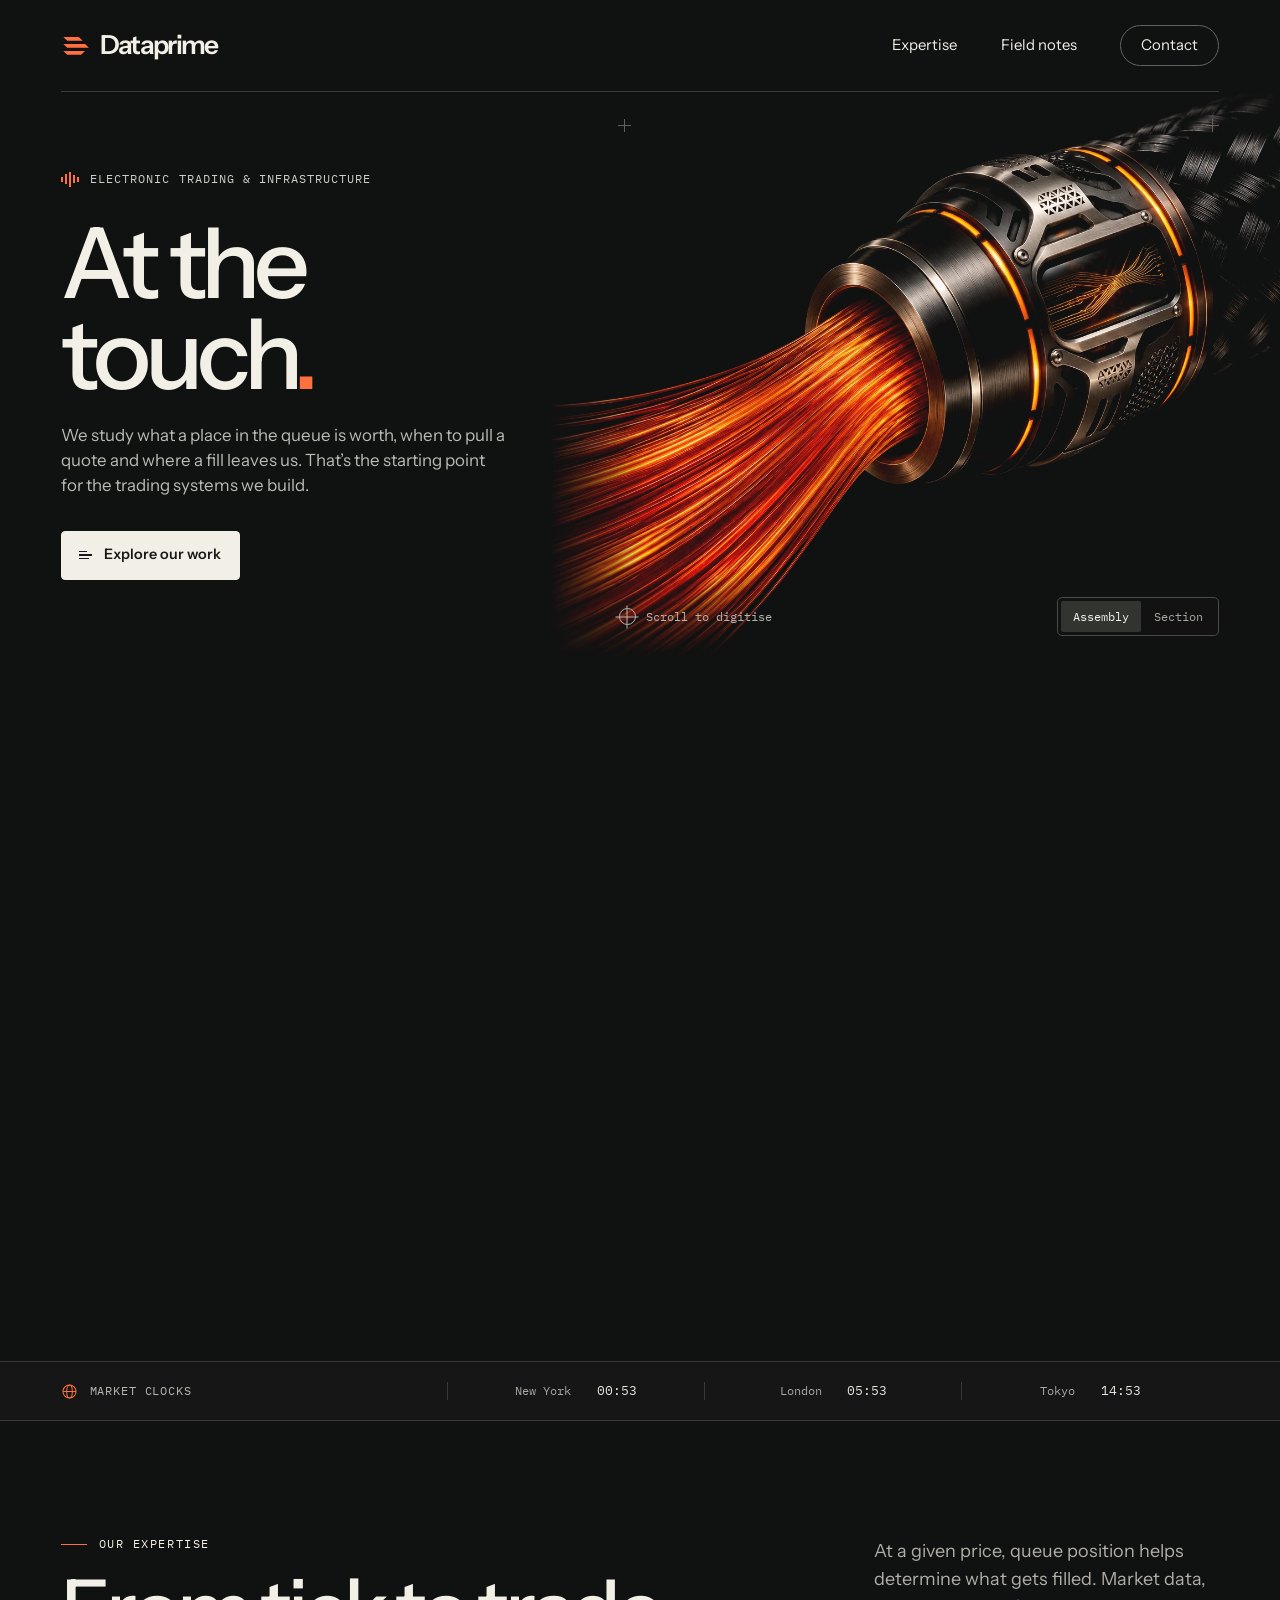
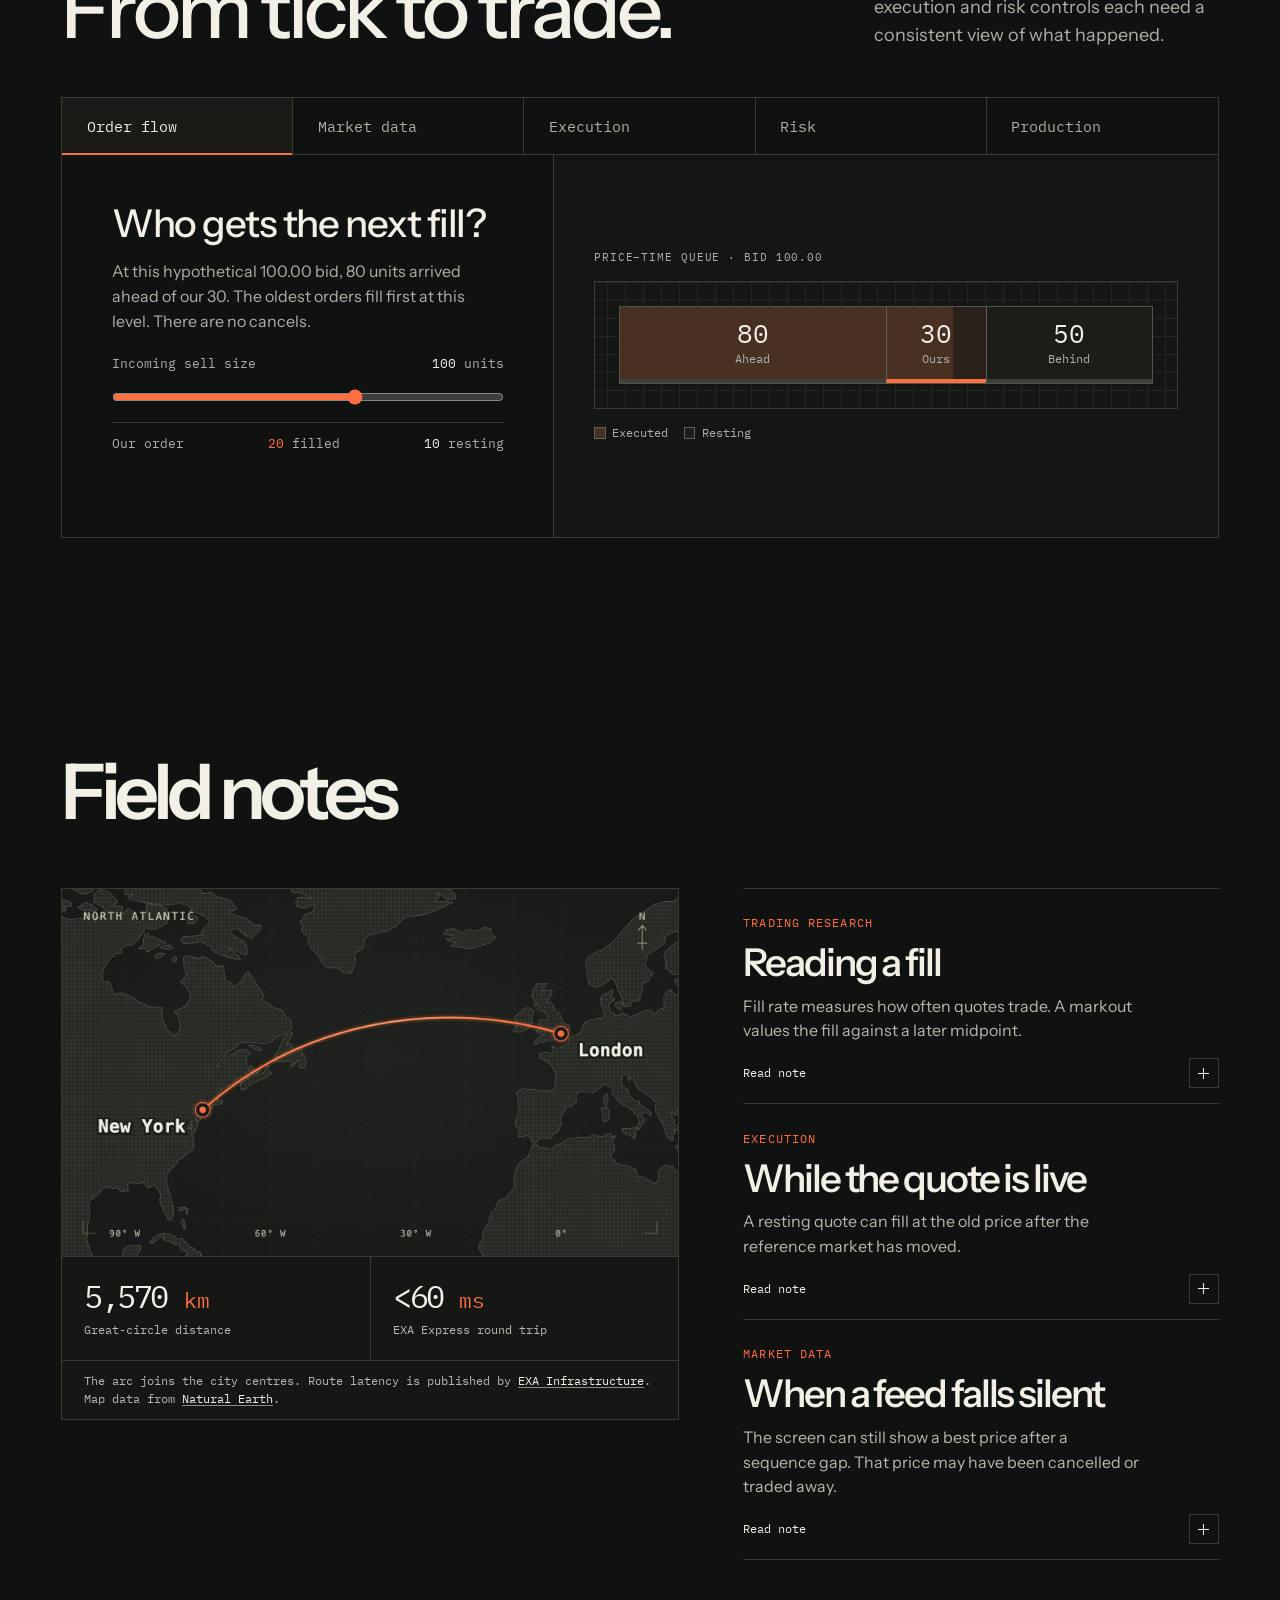
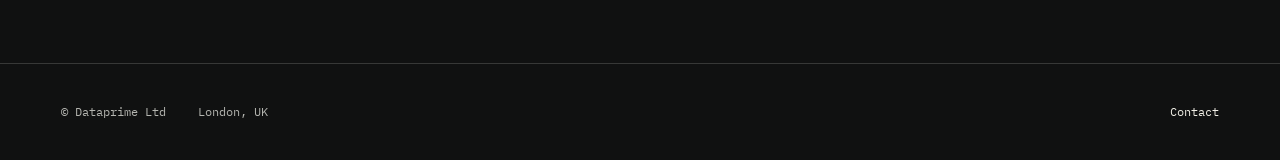
==== commit 48273cd9: "Distinguish transatlantic route latency from one-way fibre propagation" ====
--- a/index.html
+++ b/index.html
@@ -504,12 +504,14 @@
                     <dd>5,570 <span>km</span></dd>
                   </div>
                   <div>
-                    <dt>One-way fibre estimate</dt>
-                    <dd>≈28 <span>ms</span></dd>
+                    <dt>EXA Express round trip</dt>
+                    <dd>&lt;60 <span>ms</span></dd>
                   </div>
                 </dl>
                 <p>
-                  City centres shown. Made with
+                  The arc joins the city centres. Route latency is published by
+                  <a href="https://www.exainfra.net/subsea-systems">EXA Infrastructure</a>.
+                  Map data from
                   <a
                     href="https://www.naturalearthdata.com/downloads/110m-physical-vectors/110m-land/"
                     >Natural Earth</a
@@ -590,14 +592,14 @@
                       along the way.
                     </p>
                     <p>
-                      New York and London are about 5,570 km apart along a great
-                      circle. At a rounded 200,000 km/s in glass, a fibre that
-                      followed that line would take about 28 ms to carry a
-                      signal one way. Installed fibre can follow a longer path.
-                      Equipment and queueing add their own delays.
+                      The great-circle distance between New York and London is
+                      about 5,570 km. At roughly 5 µs per kilometre in glass,
+                      a hypothetical fibre following that arc gives 27.85 ms
+                      one way, or 55.7 ms round trip. An installed link has its
+                      own cable length and equipment delays.
                       <a
-                        href="https://www.corning.com/media/worldwide/coc/documents/Fiber/white-paper/WP8080_03-11.pdf"
-                        >Corning’s optical propagation analysis</a
+                        href="https://www.ciena.com/insights/articles/exploring-the-cloud-overland-and-undersea-DCI.html"
+                        >Ciena’s fibre propagation estimate</a
                       >.
                     </p>
                     <p>
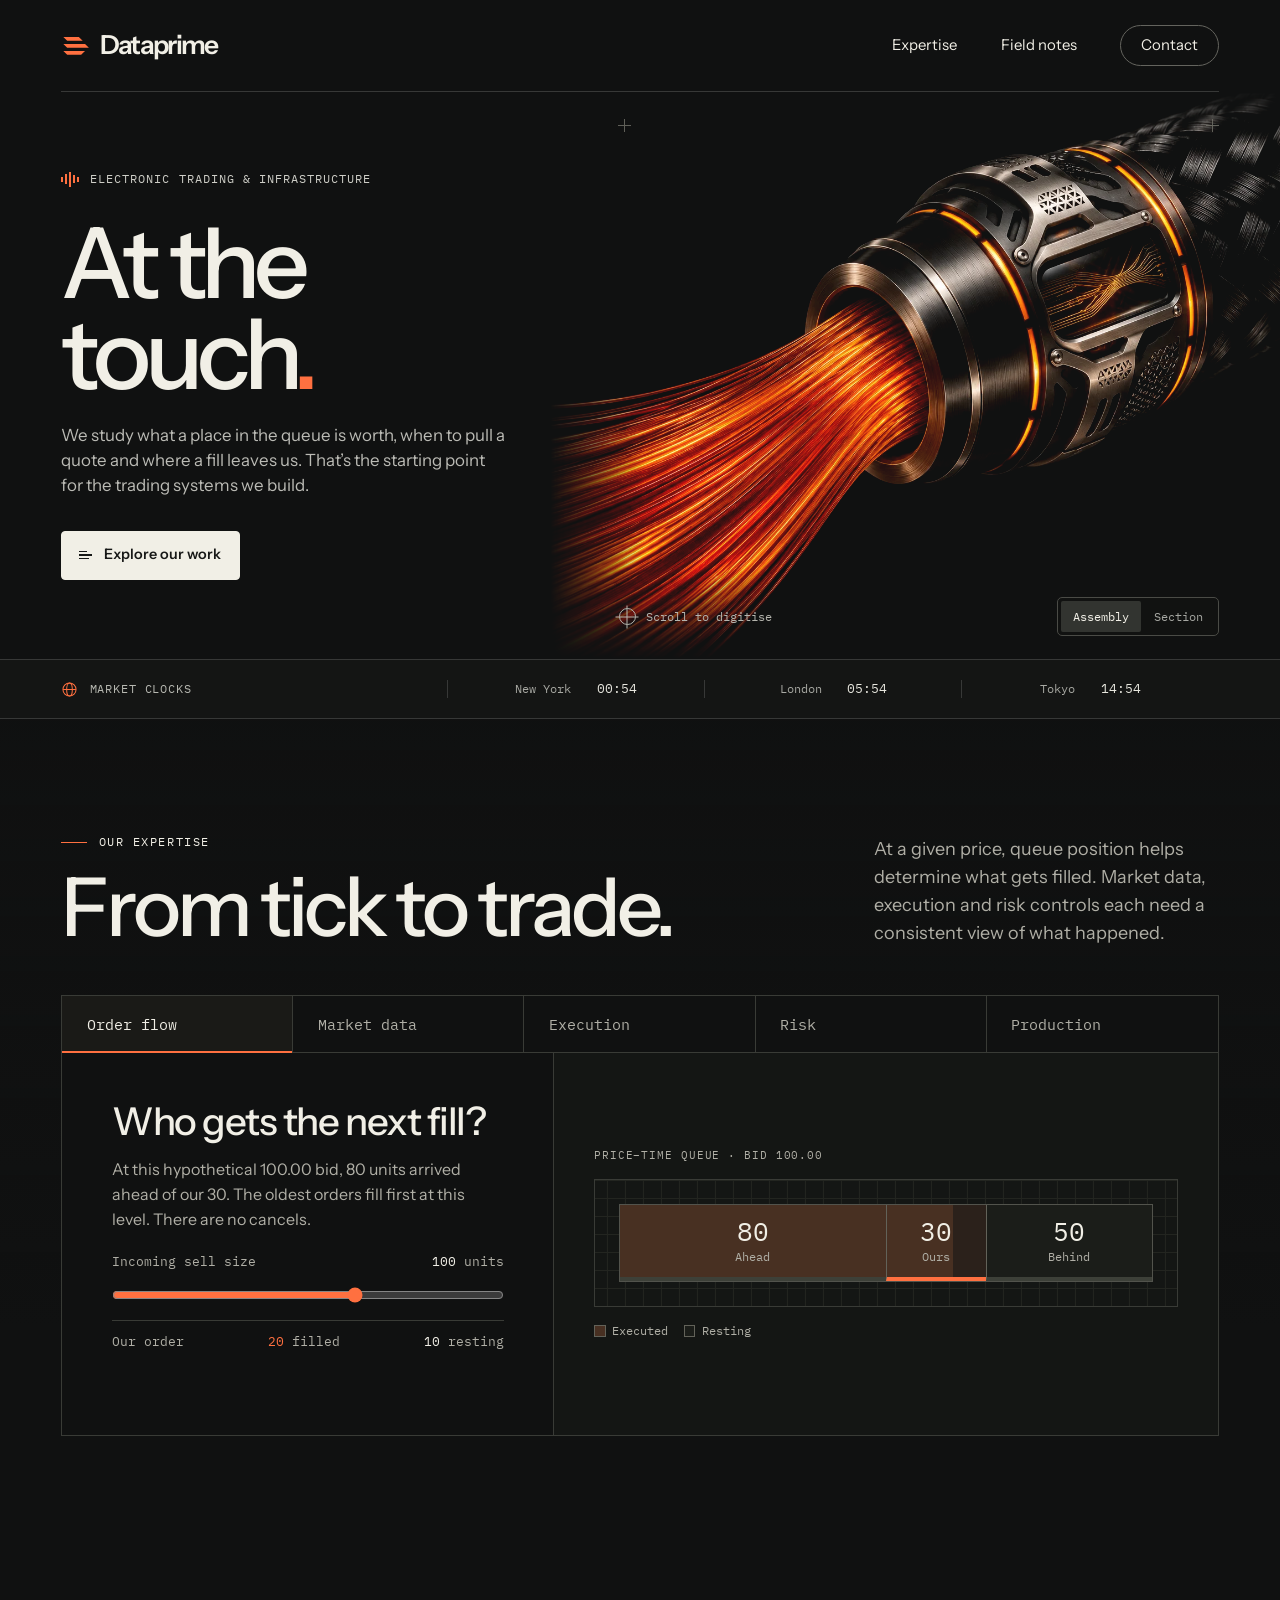
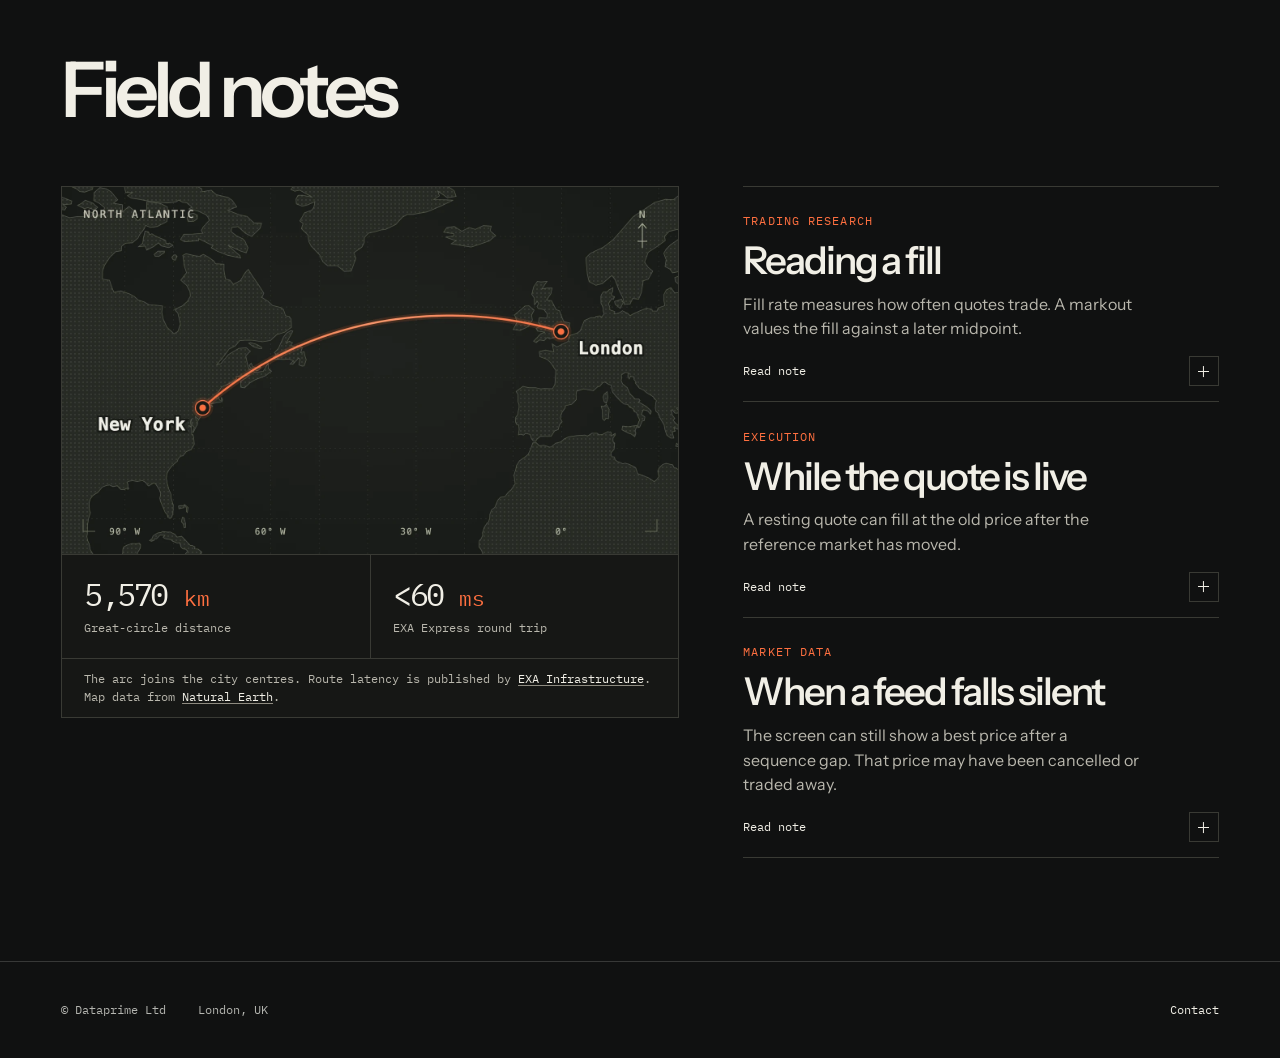
==== commit b07a730f: "Let the cable recede behind naturally scrolling content" ====
--- a/index.html
+++ b/index.html
@@ -31,11 +31,11 @@
       crossorigin
     />
     <link rel="stylesheet" href="/styles.css?v=f256343ba1" />
-    <link rel="stylesheet" href="/optical-scan.css?v=66ab39f1e2" />
+    <link rel="stylesheet" href="/optical-scan.css?v=edd86766a5" />
     <link rel="stylesheet" href="/practice.css?v=b164f9aa45" />
     <link rel="stylesheet" href="/notes.css" />
     <script src="/script.js?v=8922699587" defer></script>
-    <script src="/optical-scan.js?v=1759d6b1c2" defer></script>
+    <script src="/optical-scan.js?v=181437c620" defer></script>
     <script src="/practice.js?v=fafe996a1b" defer></script>
   </head>
   <body id="top">
--- a/optical-scan.css
+++ b/optical-scan.css
@@ -41,35 +41,41 @@
   opacity: var(--binary-opacity, 0);
 }
 
-/* Wider screens briefly pin the hero. Portrait uses its native scroll space. */
-@media (min-width: 761px) and (prefers-reduced-motion: no-preference) {
-  .hero[data-optical-scan] {
-    overflow: clip;
-  }
+/* Let the image cross the figure boundary onto the page behind the next
+   section. All text, controls and section boundaries stay in normal flow. */
+#main:has(.hero[data-optical-scan]) {
+  overflow-x: clip;
+  isolation: isolate;
+}
 
-  .hero[data-optical-scan]::after {
-    display: block;
-    height: clamp(22rem, 78svh, 58rem);
-    content: "";
-  }
+.hero[data-optical-scan],
+.hero[data-optical-scan] .study-viewport {
+  overflow: visible;
+}
 
-  .hero[data-optical-scan] .hero-grid {
-    position: sticky;
-    top: clamp(-8rem, calc(100svh - clamp(32rem, 42vw, 45rem)), 3.25rem);
-  }
+.hero[data-optical-scan] .optical-scan-stack {
+  pointer-events: none;
+  transform-origin: right 44%;
+  transform: translate3d(0, var(--cable-drift, 0px), 0) scale(var(--cable-scale, 1));
+  opacity: var(--cable-opacity, 1);
+}
 
-  .hero[data-optical-section-flow] {
-    padding-top: var(--scan-section-offset, 0px);
-  }
+.hero[data-optical-scan] ~ .clock-strip,
+.hero[data-optical-scan] ~ .practice {
+  position: relative;
+  z-index: 1;
+}
 
-  .hero[data-optical-section-flow]::after {
-    display: none;
-  }
+.hero[data-optical-scan] ~ .clock-strip {
+  background: rgb(21 22 21 / 94%);
+}
 
-  .hero[data-optical-section-flow] .hero-grid {
-    position: relative;
-    top: auto;
-  }
+.hero[data-optical-scan] ~ .practice {
+  background: linear-gradient(to bottom, rgb(16 17 17 / 44%), rgb(16 17 17 / 78%) 20rem, var(--bg) 38rem);
+}
+
+.hero[data-optical-scan] ~ .practice .practice-module {
+  background: var(--bg);
 }
 
 @media (max-width: 760px) {
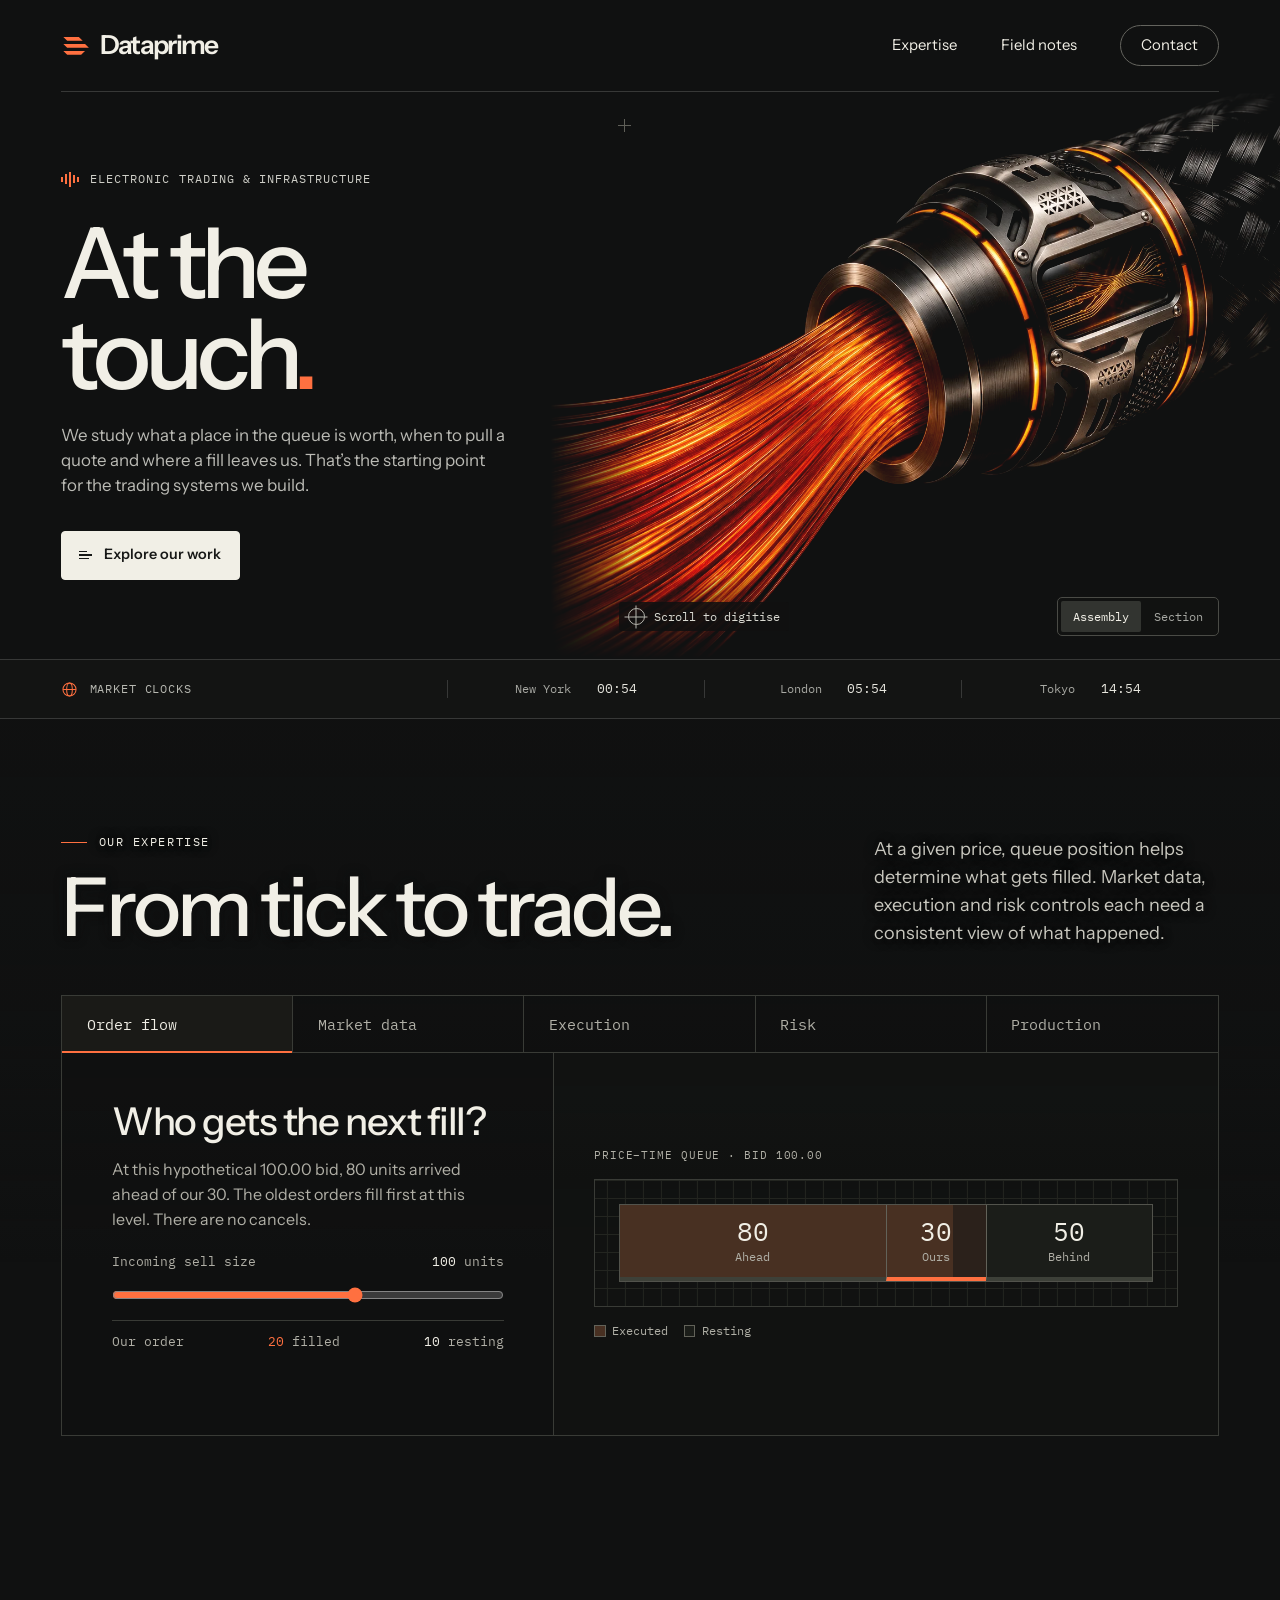
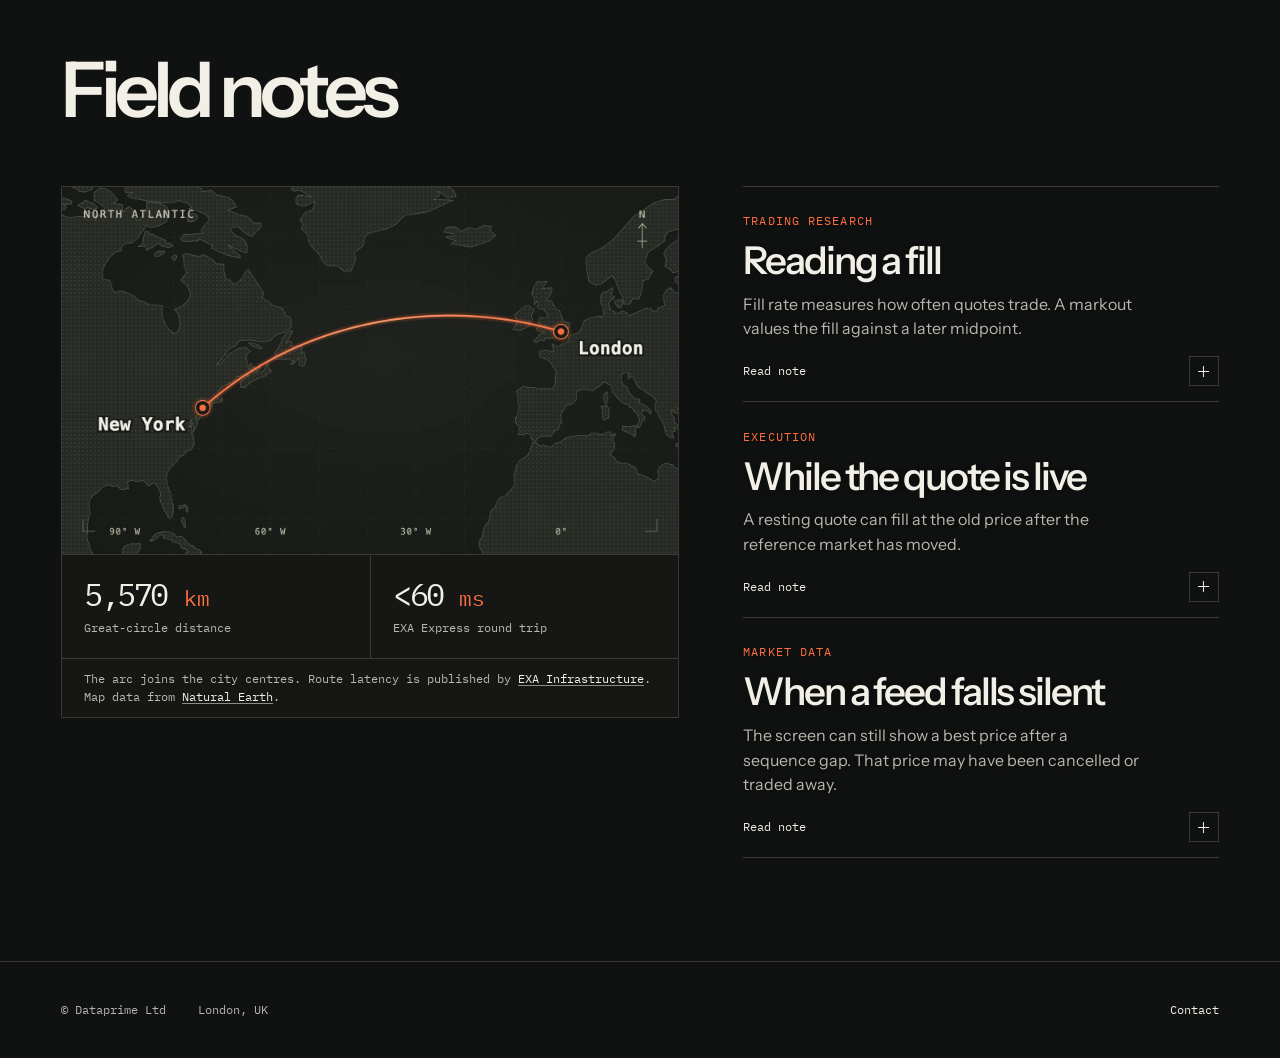
==== commit fd308173: "Carry the cable's circuit traces through the whole homepage" ====
--- a/index.html
+++ b/index.html
@@ -30,12 +30,24 @@
       type="font/woff2"
       crossorigin
     />
+    <link
+      rel="preload"
+      as="image"
+      href="/assets/photonic-digital-desktop.webp?v=79847d54fa"
+      media="(min-width: 761px) and (prefers-reduced-motion: no-preference)"
+    />
+    <link
+      rel="preload"
+      as="image"
+      href="/assets/photonic-digital-mobile.webp?v=79847d54fa"
+      media="(max-width: 760px) and (prefers-reduced-motion: no-preference)"
+    />
     <link rel="stylesheet" href="/styles.css?v=f256343ba1" />
-    <link rel="stylesheet" href="/optical-scan.css?v=edd86766a5" />
+    <link rel="stylesheet" href="/optical-scan.css?v=6530033d73" />
     <link rel="stylesheet" href="/practice.css?v=b164f9aa45" />
     <link rel="stylesheet" href="/notes.css" />
     <script src="/script.js?v=8922699587" defer></script>
-    <script src="/optical-scan.js?v=181437c620" defer></script>
+    <script src="/optical-scan.js?v=7b8ea08d90" defer></script>
     <script src="/practice.js?v=fafe996a1b" defer></script>
   </head>
   <body id="top">
--- a/optical-scan.css
+++ b/optical-scan.css
@@ -34,15 +34,14 @@
   object-position: var(--scan-object-position);
   pointer-events: none;
   opacity: var(--engraving-opacity, 0);
-  transition: opacity 100ms linear;
 }
 
 .optical-scan-binary {
   opacity: var(--binary-opacity, 0);
 }
 
-/* Let the image cross the figure boundary onto the page behind the next
-   section. All text, controls and section boundaries stay in normal flow. */
+/* Only the artwork is attached to the viewport. The figure, its controls
+   and every section retain their natural scroll positions. */
 #main:has(.hero[data-optical-scan]) {
   overflow-x: clip;
   isolation: isolate;
@@ -54,40 +53,124 @@
 }
 
 .hero[data-optical-scan] .optical-scan-stack {
+  position: fixed;
+  top: 0;
+  left: var(--cable-left);
+  width: var(--cable-width);
+  height: var(--cable-height);
   pointer-events: none;
-  transform-origin: right 44%;
-  transform: translate3d(0, var(--cable-drift, 0px), 0) scale(var(--cable-scale, 1));
+  transform-origin: right center;
+  transform: translate3d(0, var(--cable-top), 0) scale(var(--cable-scale, 1));
   opacity: var(--cable-opacity, 1);
 }
 
+.hero[data-optical-scan] .assembly-view img {
+  filter: contrast(var(--cable-contrast, 1)) saturate(var(--cable-contrast, 1));
+}
+
+.hero[data-optical-scan] .study-title {
+  padding: 0.34rem 0.55rem;
+  border-radius: 3px;
+  background: rgb(16 17 17 / 88%);
+  color: #dadad2;
+}
+
+.hero[data-optical-scan]:not([data-optical-phase="start"]) .optical-scan-stack:has(.assembly-view[hidden]) {
+  display: block;
+  opacity: var(--section-cable-opacity, 0);
+}
+
 .hero[data-optical-scan] ~ .clock-strip,
-.hero[data-optical-scan] ~ .practice {
+.hero[data-optical-scan] ~ .practice,
+.hero[data-optical-scan] ~ .field-notes,
+#main:has(.hero[data-optical-scan]) + .site-footer {
   position: relative;
   z-index: 1;
 }
 
 .hero[data-optical-scan] ~ .clock-strip {
-  background: rgb(21 22 21 / 94%);
+  background: rgb(21 22 21 / 78%);
+}
+
+.hero[data-optical-scan] ~ .field-notes {
+  background: transparent;
 }
 
 .hero[data-optical-scan] ~ .practice {
-  background: linear-gradient(to bottom, rgb(16 17 17 / 44%), rgb(16 17 17 / 78%) 20rem, var(--bg) 38rem);
+  background: linear-gradient(to bottom, rgb(16 17 17 / 50%), rgb(16 17 17 / 35%) 19rem, transparent 34rem);
+}
+
+.hero[data-optical-scan] ~ .practice .practice-header,
+.hero[data-optical-scan] ~ .field-notes .field-notes__articles {
+  text-shadow: 0 1px 4px #101111, 0 0 12px rgb(16 17 17 / 65%);
+}
+
+.hero[data-optical-scan] ~ .practice .practice-intro {
+  color: #c9c8bf;
 }
 
 .hero[data-optical-scan] ~ .practice .practice-module {
-  background: var(--bg);
+  background: rgb(16 17 17 / 32%);
+}
+
+.hero[data-optical-scan] ~ .practice .practice-figure {
+  background: rgb(20 22 20 / 42%);
 }
 
 @media (max-width: 760px) {
   .optical-scan-stack {
     --scan-object-position: center 54%;
-    mask-image: linear-gradient(180deg, transparent, #000 12%, #000 78%, transparent);
+    mask-image:
+      linear-gradient(90deg, transparent, #000 8%),
+      linear-gradient(180deg, transparent, #000 12%, #000 78%, transparent);
   }
 }
 
 @media (prefers-reduced-motion: reduce) {
+  body:has(.hero) {
+    isolation: isolate;
+  }
+
+  body:has(.hero)::before {
+    content: "";
+    position: fixed;
+    z-index: -1;
+    pointer-events: none;
+    right: 0;
+    top: 45%;
+    transform: translateY(-50%);
+    width: min(58vw, 62rem);
+    aspect-ratio: 3 / 2;
+    background:
+      url("/assets/photonic-binary-desktop.webp?v=79847d54fa") center / cover,
+      url("/assets/photonic-digital-desktop.webp?v=79847d54fa") center / cover;
+    mask-image: linear-gradient(90deg, transparent, black 15%), linear-gradient(0deg, transparent, black 15%, black 85%, transparent);
+    mask-composite: intersect;
+    mix-blend-mode: lighten;
+    opacity: 0.30;
+  }
+
+  .hero, .masthead:has(+ main .hero) {
+    background: var(--bg);
+  }
+
+  .hero ~ .field-notes {
+    background: transparent;
+  }
+
+  .hero ~ .practice .practice-figure {
+    background: rgb(20 22 20 / 55%);
+  }
+
   .hero .optical-scan-stack .optical-scan-plate {
     display: none;
-    transition: none;
   }
 }
+
+@media (prefers-reduced-motion: reduce) and (max-width: 760px) {
+  body:has(.hero)::before {
+    width: 86vw;
+    top: 56%;
+    background-image: url("/assets/photonic-binary-mobile.webp?v=79847d54fa"), url("/assets/photonic-digital-mobile.webp?v=79847d54fa");
+  }
+}
